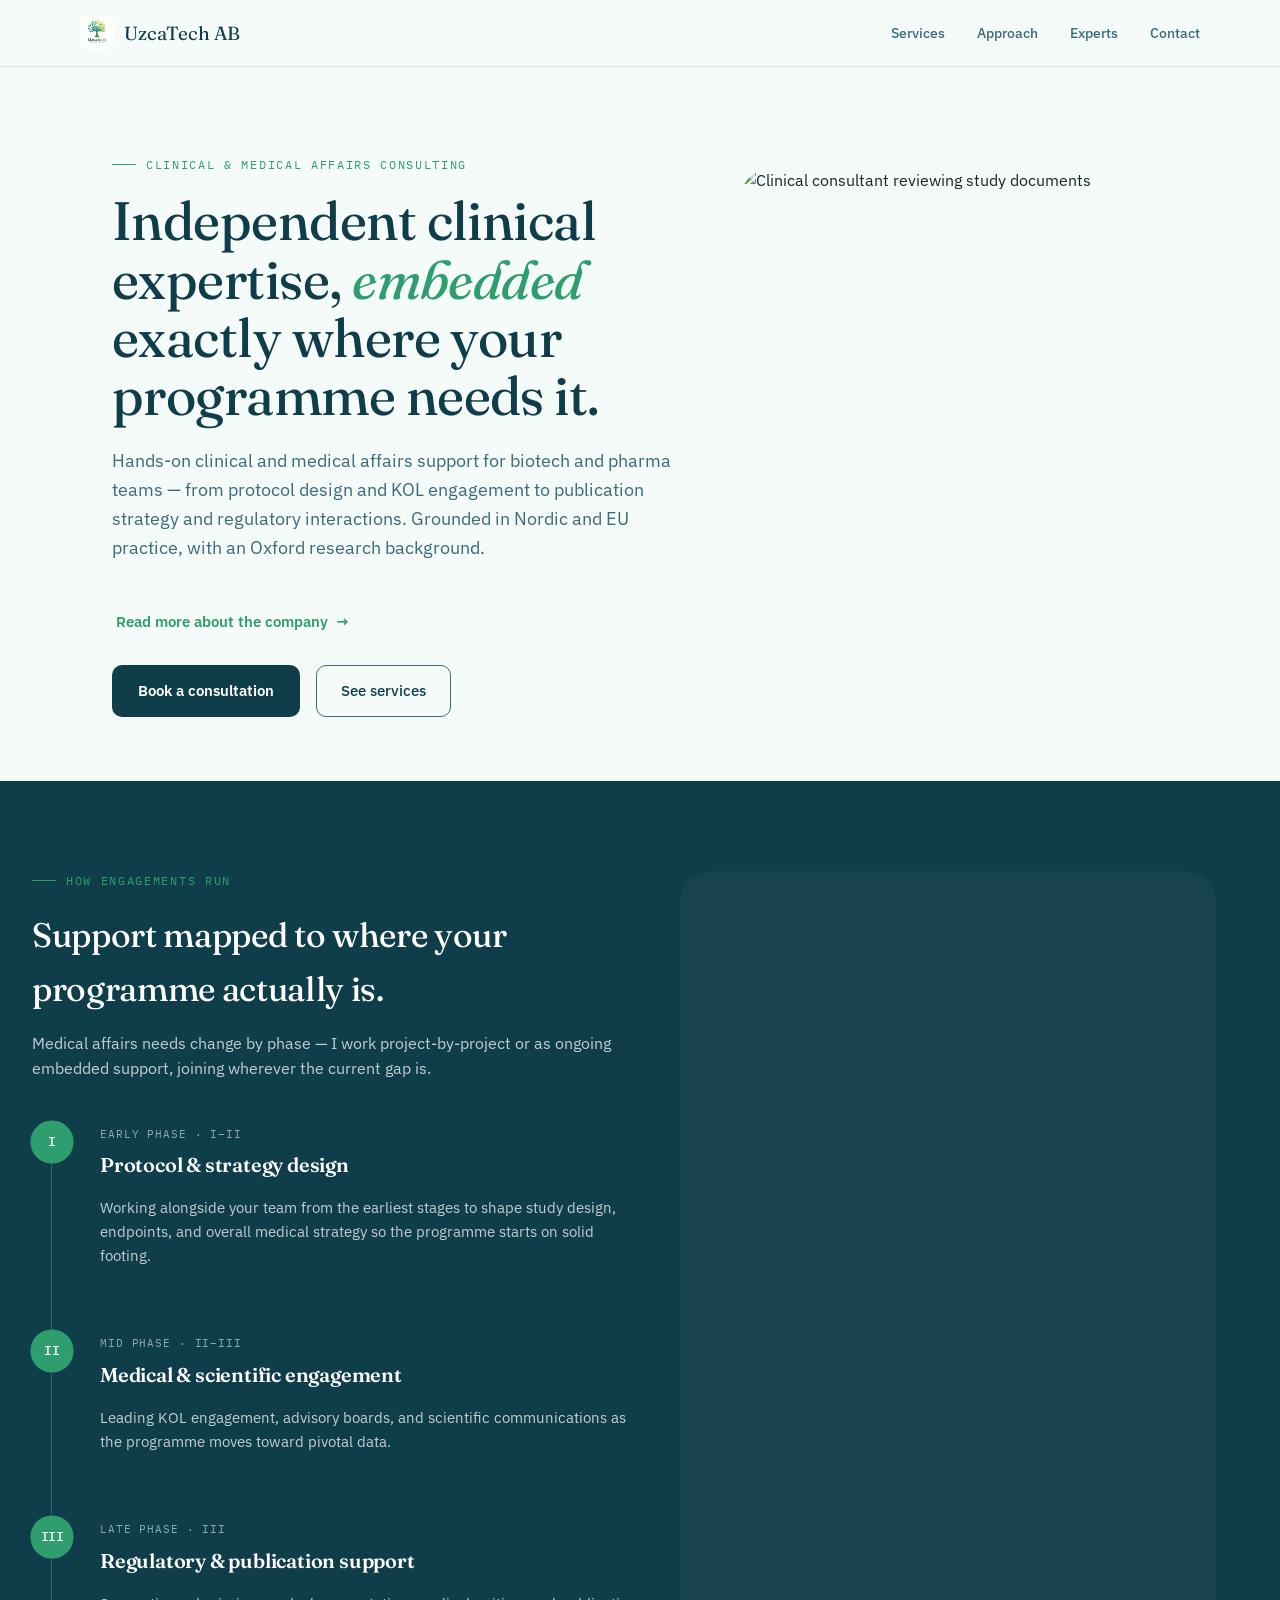
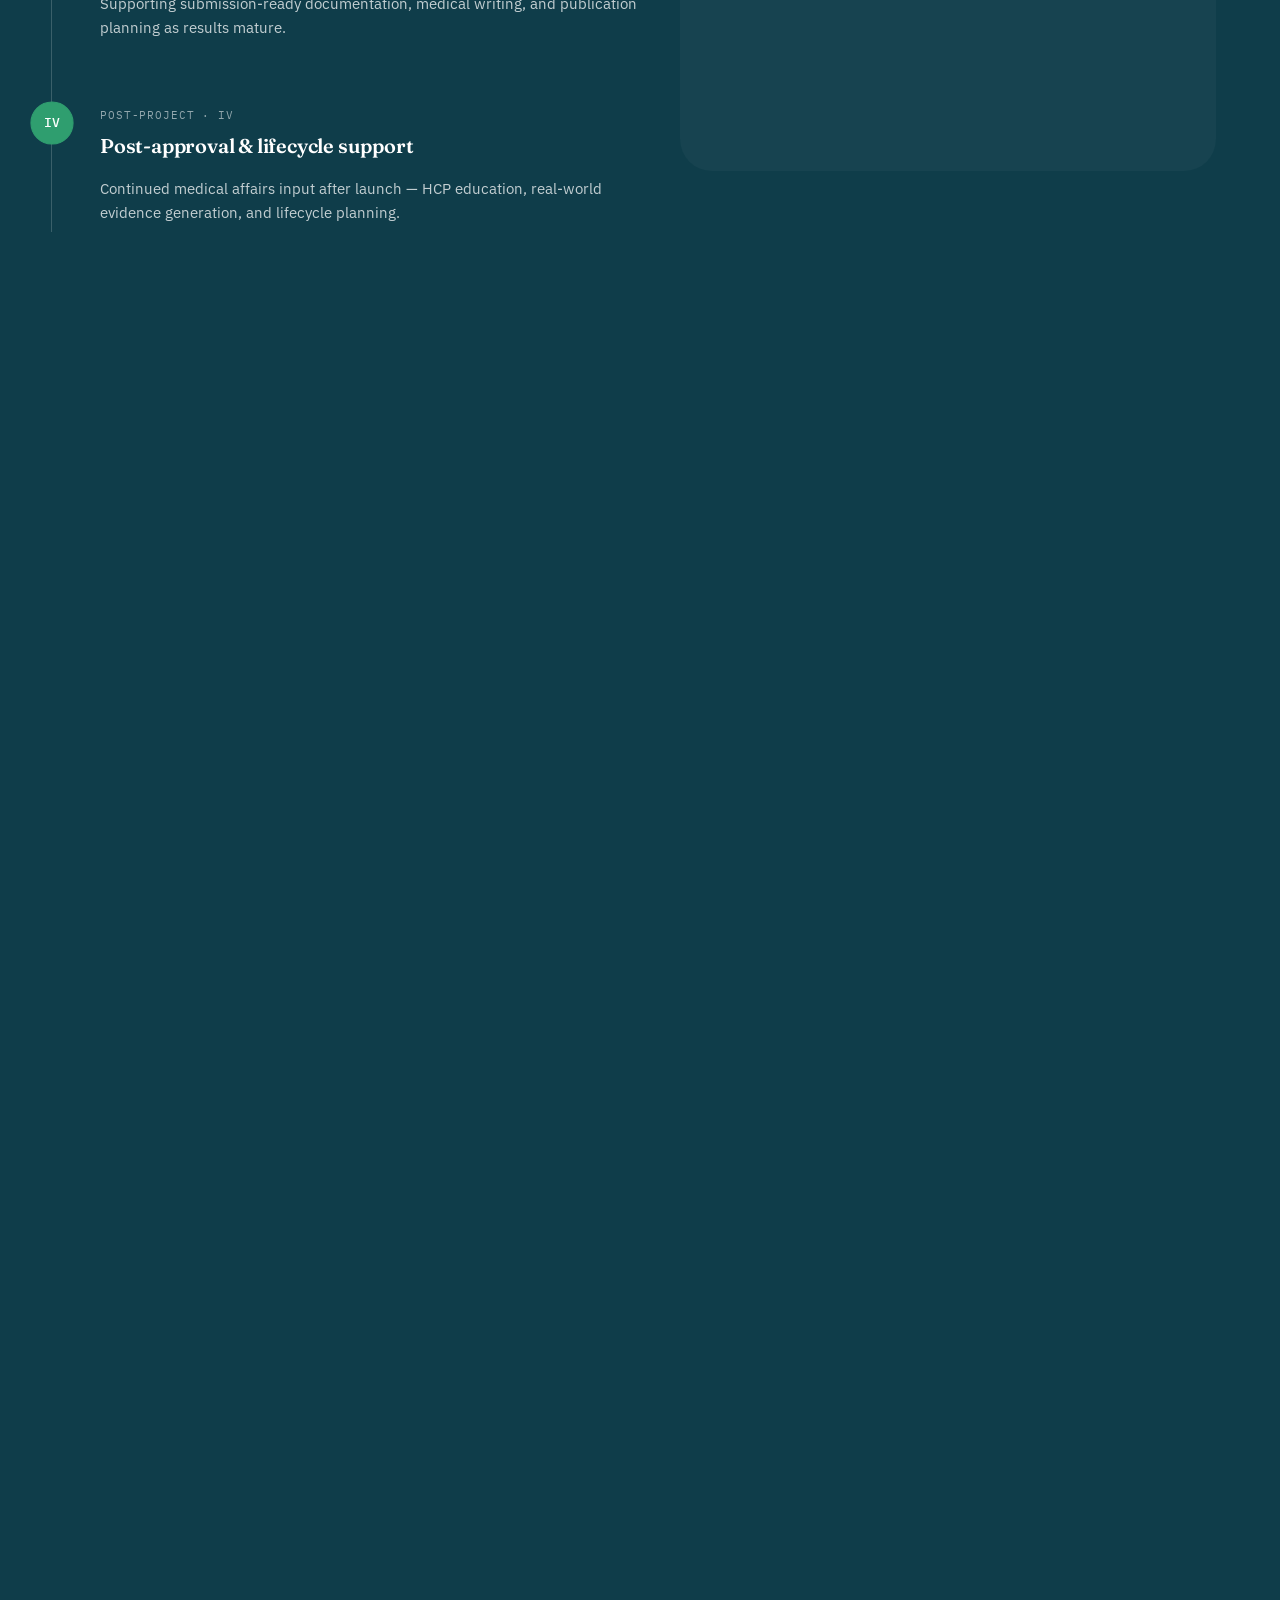
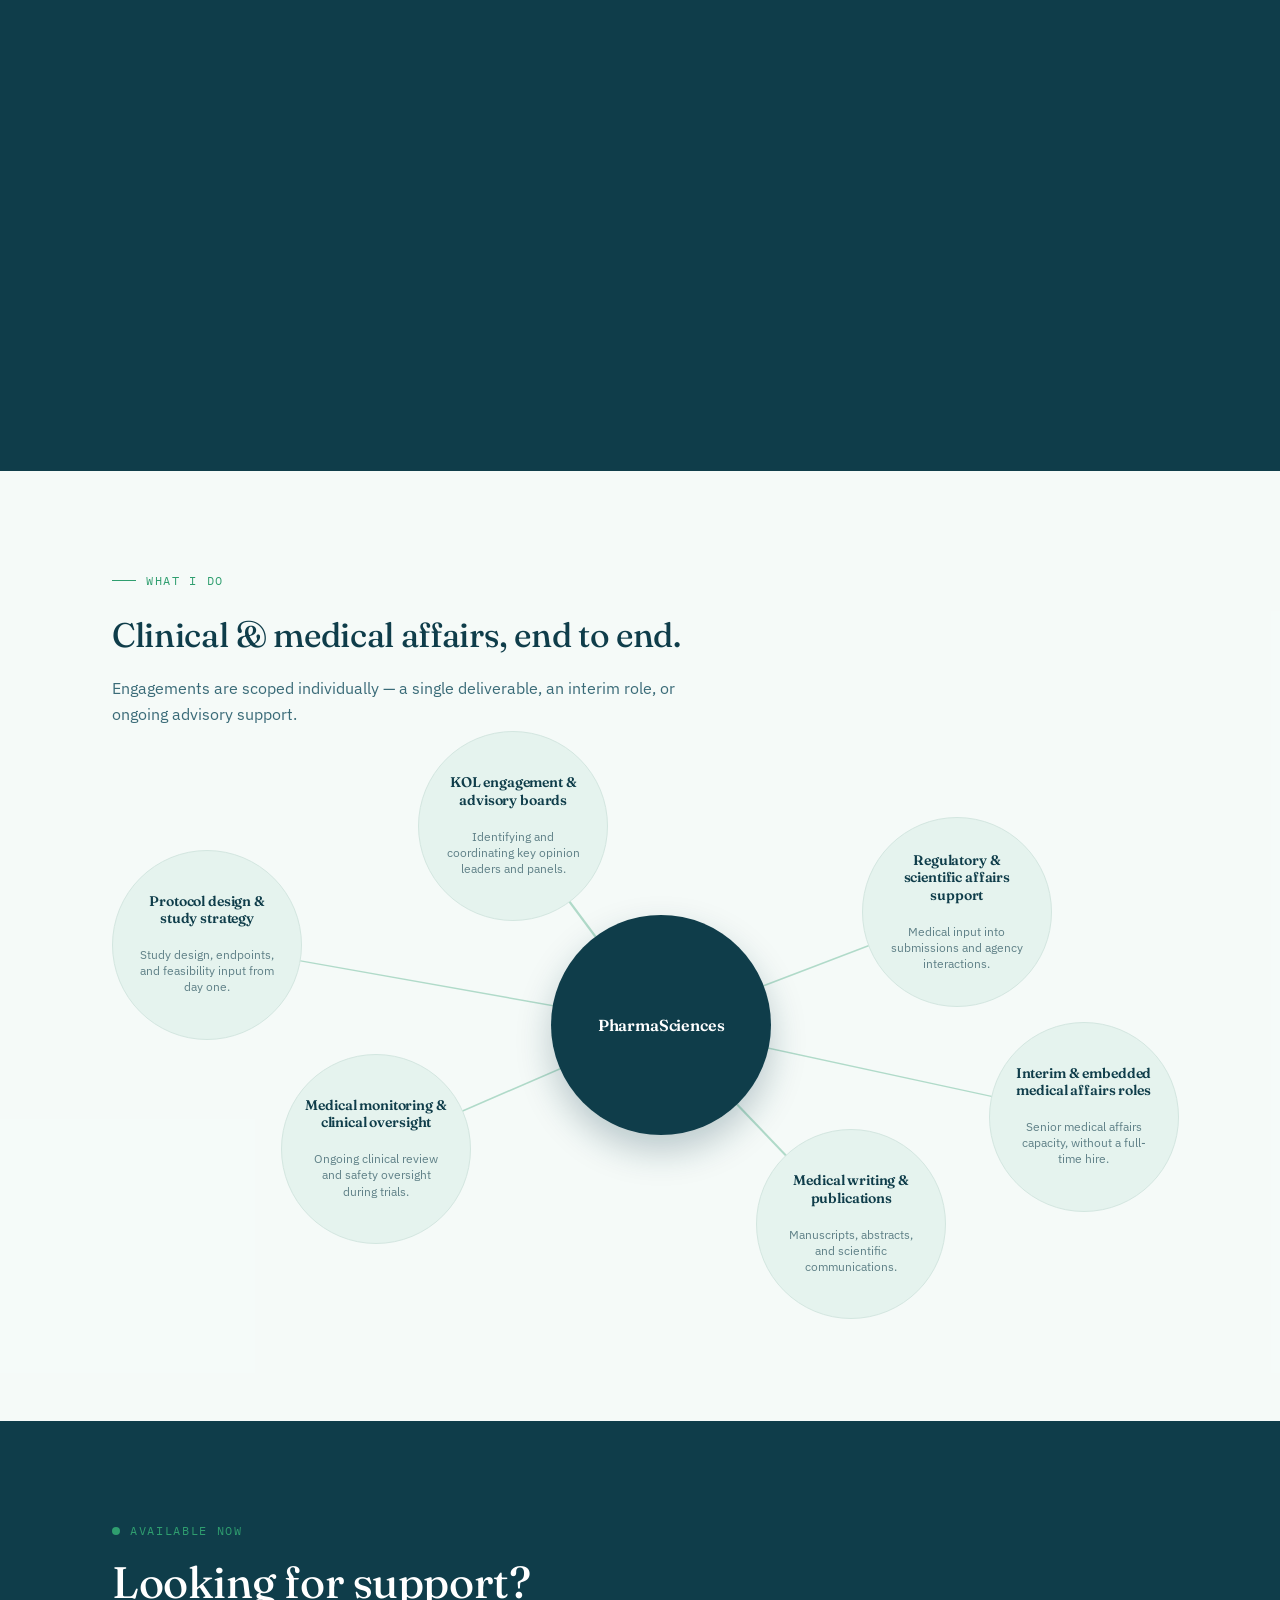
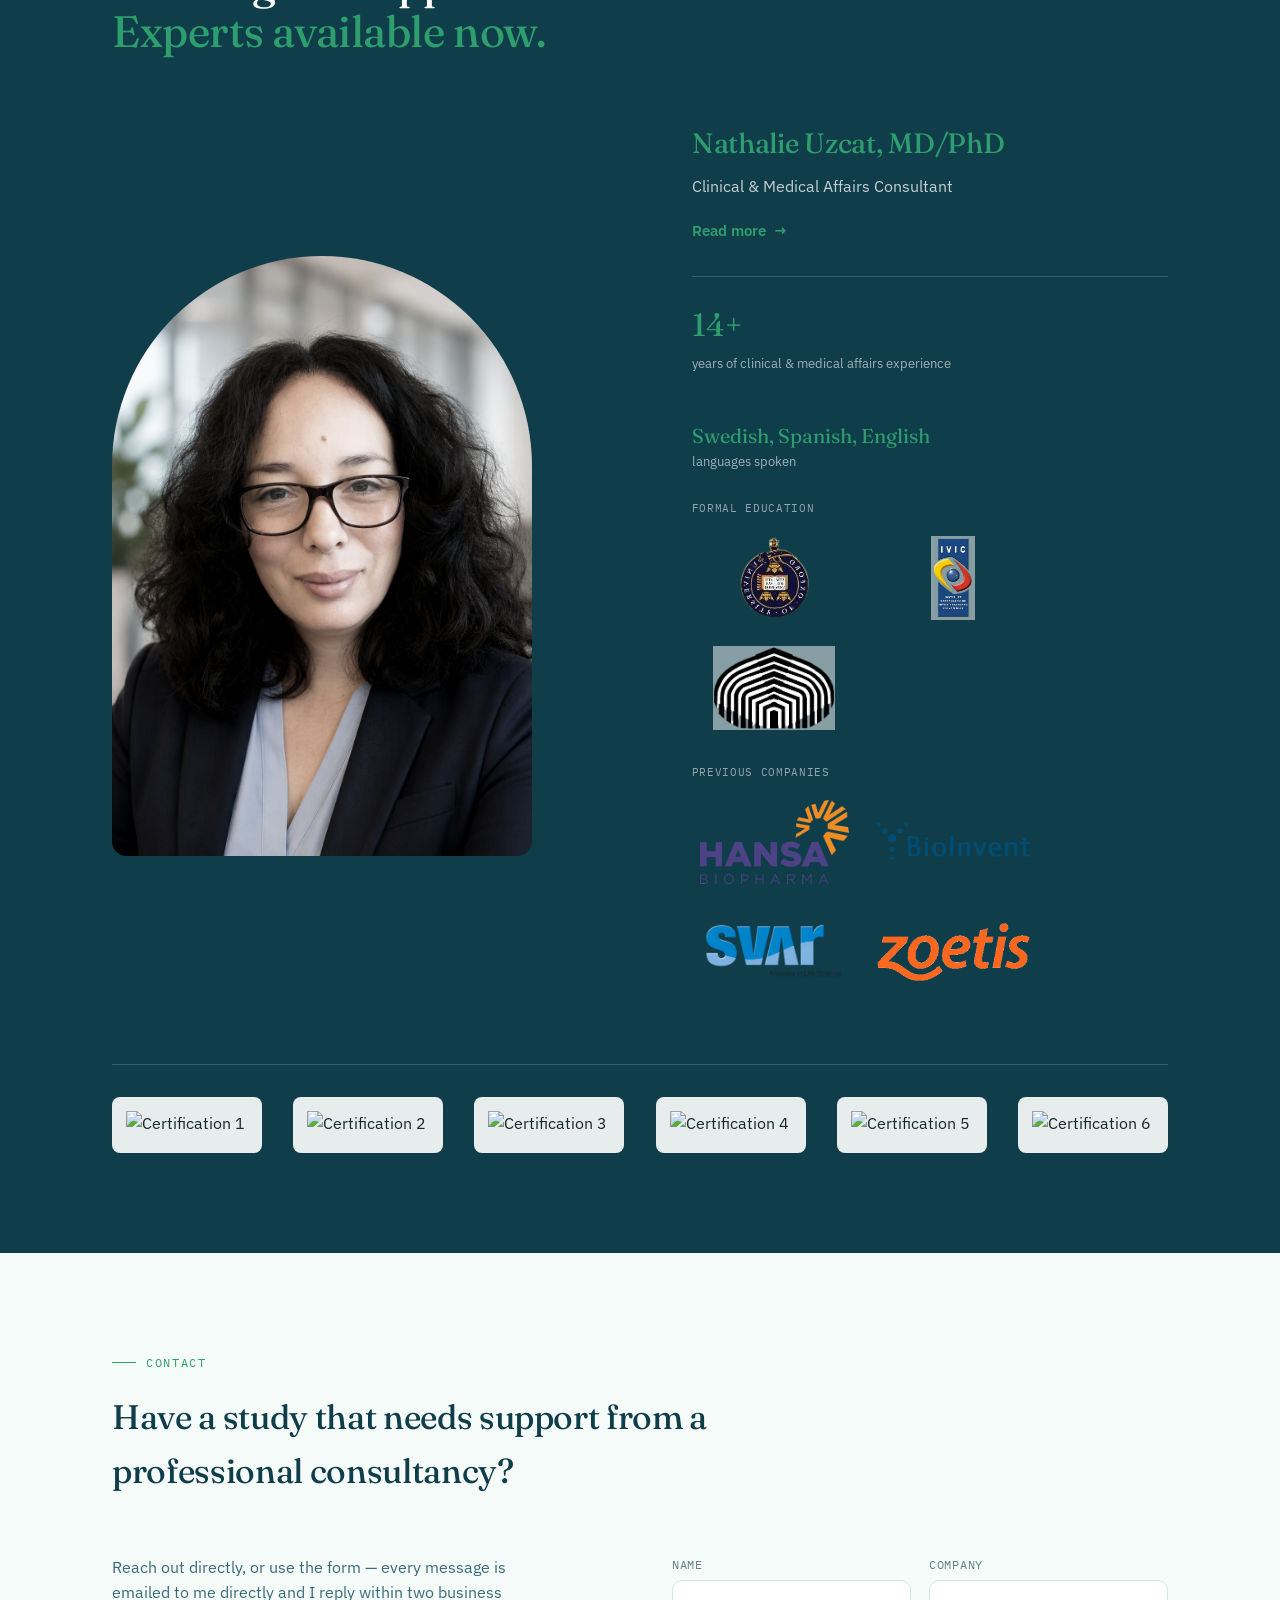
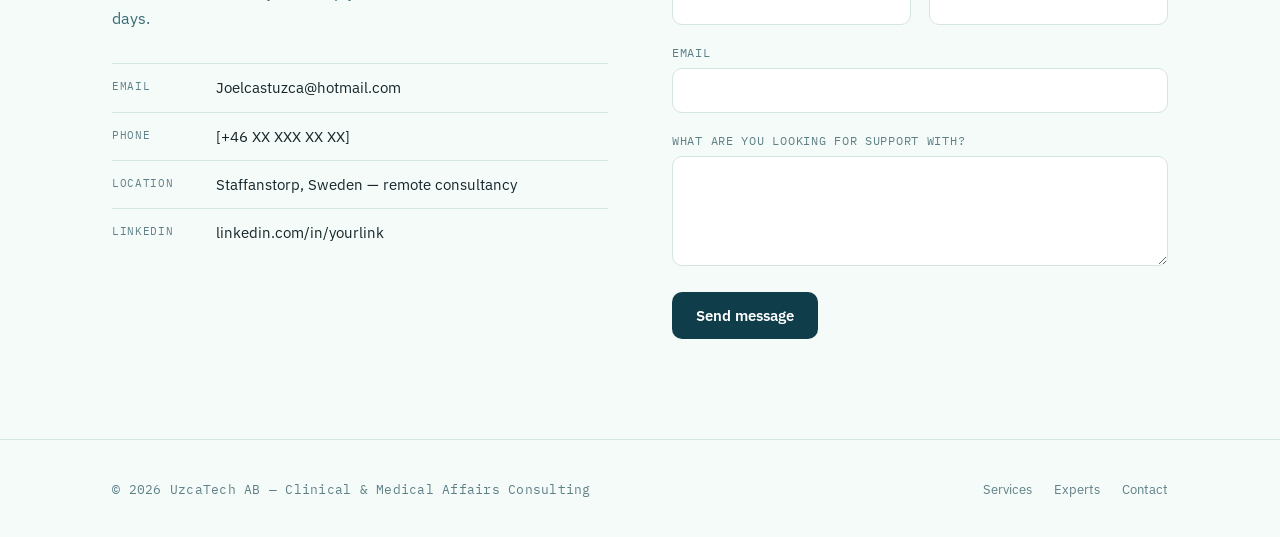
==== index.html @ 3126f2b4 "testing animation" ====
<!DOCTYPE html>
<html lang="en">
<head>
<meta charset="UTF-8">
<meta name="viewport" content="width=device-width, initial-scale=1.0">
<title>UzcaTech AB</title>
<link rel="preconnect" href="https://fonts.googleapis.com">
<link rel="preconnect" href="https://fonts.gstatic.com" crossorigin>
<link href="https://fonts.googleapis.com/css2?family=Fraunces:opsz,wght@9..144,300;9..144,450;9..144,600&family=IBM+Plex+Sans:wght@400;500;600&family=IBM+Plex+Mono:wght@400;500&display=swap" rel="stylesheet">
<style>
  :root{
    --navy:#0F3D4A;
    --navy-soft:#3A6B78;
    --slate:#5F8087;
    --bg:#F5FBF9;
    --bg-panel:#E5F3EE;
    --teal:#2F9E6F;
    --teal-dark:#1B6E4C;
    --teal-soft:#DCF0E6;
    --amber:#0F3D4A;
    --ink:#16262A;
    --line:#D3E6E0;
    --white:#FFFFFF;
    --radius-sm:10px;
    --radius-md:18px;
    --radius-lg:32px;
    --radius:var(--radius-sm);
  }
  *{box-sizing:border-box;}
  html{scroll-behavior:smooth;}
  body{
    margin:0;
    background:var(--bg);
    color:var(--ink);
    font-family:'IBM Plex Sans', sans-serif;
    font-size:16px;
    line-height:1.6;
    -webkit-font-smoothing:antialiased;
    overflow-x:hidden;
  }
  h1,h2,h3{
    font-family:'Fraunces', serif;
    font-weight:450;
    color:var(--navy);
    margin:0;
    letter-spacing:-0.01em;
  }
  .mono{font-family:'IBM Plex Mono', monospace; letter-spacing:0.02em;}
  a{color:inherit;}
  img{max-width:100%;display:block;}
  .wrap{max-width:1120px; margin:0 auto; padding:0 32px;}
  @media (max-width:640px){ .wrap{padding:0 20px;} }

  /* ---------- Placeholder art slots ---------- */
  .placeholder-box{
    display:flex; align-items:center; justify-content:center; text-align:center;
    border:1px dashed var(--slate); background:rgba(92,112,134,0.06);
    color:var(--slate); font-family:'IBM Plex Mono',monospace; font-size:11px;
    letter-spacing:0.04em; line-height:1.5; padding:8px; border-radius:var(--radius-sm);
  }

  /* ---------- Scroll-reveal ---------- */
  .reveal{
    opacity:0; transform:translateY(28px);
    transition:opacity .8s cubic-bezier(.16,.8,.24,1), transform .8s cubic-bezier(.16,.8,.24,1);
  }
  .reveal.in-view{opacity:1; transform:translateY(0);}
  .reveal-stagger.in-view .stagger-item{opacity:1; transform:translateY(0);}
  .stagger-item{
    opacity:0; transform:translateY(20px);
    transition:opacity .7s cubic-bezier(.16,.8,.24,1), transform .7s cubic-bezier(.16,.8,.24,1);
  }
  .stagger-item:nth-child(1){transition-delay:.02s;}
  .stagger-item:nth-child(2){transition-delay:.10s;}
  .stagger-item:nth-child(3){transition-delay:.18s;}
  .stagger-item:nth-child(4){transition-delay:.26s;}
  .stagger-item:nth-child(5){transition-delay:.34s;}
  .stagger-item:nth-child(6){transition-delay:.42s;}

  /* ---------- Header ---------- */
  header{
    position:sticky; top:0; z-index:50;
    background:rgba(245,251,249,0.92);
    backdrop-filter:blur(6px);
    border-bottom:1px solid var(--line);
  }
  .nav{
    display:flex; align-items:center; justify-content:space-between;
    padding:16px 0;
  }
  .brand{
    font-family:'Fraunces', serif; font-size:19px; color:var(--navy);
    display:flex; align-items:center; gap:10px;
  }
  .brand .logo-slot{
    width:34px; height:34px; flex-shrink:0;
    object-fit:cover; border-radius:8px;
  }
  nav ul{list-style:none; display:flex; gap:32px; margin:0; padding:0;}
  nav ul a{
    text-decoration:none; font-size:14px; color:var(--navy-soft);
    font-weight:500; transition:color .15s ease;
  }
  nav ul a:hover{color:var(--teal);}
  .nav-cta{
    font-size:14px; font-weight:600; color:var(--white);
    background:var(--navy); padding:10px 18px; border-radius:var(--radius-sm);
    text-decoration:none; white-space:nowrap; transition:background .15s ease, transform .15s ease;
  }
  .nav-cta:hover{background:var(--teal); transform:translateY(-1px);}
  .menu-toggle{display:none;}
  @media (max-width:800px){
    nav ul{display:none;}
    .menu-toggle{display:block; background:none; border:1px solid var(--line); padding:8px 12px; font-family:'IBM Plex Mono';font-size:12px;}
  }

  /* ---------- Hero ---------- */
  .hero{padding:88px 0 64px; position:relative; overflow:hidden;}
  .hero-bg{
    position:absolute; inset:0; z-index:0;
    background-image:url('');
    background-size:cover; background-position:center;
  }
  .hero-bg::after{
    content:""; position:absolute; inset:0;
    background:linear-gradient(180deg, rgba(245,251,249,0.93), rgba(245,251,249,0.88));
  }
  .hero .wrap{position:relative; z-index:1;}
  .hero-columns{display:grid; grid-template-columns:1.15fr 0.85fr; gap:48px; align-items:center;}
  @media (max-width:900px){
    .hero-columns{grid-template-columns:1fr;}
    .hero-image{order:-1; margin-bottom:8px;}
  }
  @media (max-width:640px){
    .hero-image{display:none;}
  }
  .hero-image{width:100%; aspect-ratio:4/5; border-radius:var(--radius-lg); object-fit:cover;}
  .eyebrow{
    font-family:'IBM Plex Mono', monospace; font-size:12px; letter-spacing:0.14em;
    text-transform:uppercase; color:var(--teal); margin-bottom:18px; display:flex; align-items:center; gap:10px;
  }
  .eyebrow::before{content:""; width:24px; height:1px; background:var(--teal); display:inline-block;}
  .hero h1{font-size:clamp(34px, 5vw, 54px); line-height:1.08; max-width:760px;}
  .hero h1 em{font-style:italic; color:var(--teal);}
  .hero p.lede{
    max-width:560px; font-size:18px; color:var(--navy-soft); margin-top:22px;
  }
  .hero-cta-group{display:flex; flex-direction:column; align-items:flex-start; gap:18px; margin-top:34px;}
  .hero-actions{display:flex; gap:16px; flex-wrap:wrap;}
  .btn-primary{
    background:var(--amber); color:var(--white); font-weight:600; font-size:15px;
    padding:14px 26px; text-decoration:none; border-radius:var(--radius-sm); transition:transform .15s ease, box-shadow .15s ease;
    display:inline-block;
  }
  .btn-primary:hover{transform:translateY(-2px); box-shadow:0 8px 20px rgba(15,61,74,0.35);}
  .btn-secondary{
    border:1px solid var(--navy-soft); color:var(--navy); font-weight:500; font-size:15px;
    padding:13px 24px; text-decoration:none; border-radius:var(--radius-sm); transition:border-color .15s ease, color .15s ease;
  }
  .btn-secondary:hover{border-color:var(--teal); color:var(--teal);}
  .btn-tertiary{
    display:inline-flex; align-items:center; gap:8px; color:var(--teal); font-weight:600; font-size:15px;
    text-decoration:none; padding:13px 4px; transition:gap .15s ease;
  }
  .btn-tertiary:hover{gap:12px;}

  .hero-anim{opacity:0; transform:translateY(18px); animation:heroIn .9s cubic-bezier(.16,.8,.24,1) forwards;}
  .hero .eyebrow{animation-delay:.05s;}
  .hero h1{animation-delay:.15s;}
  .hero p.lede{animation-delay:.3s;}
  .hero-cta-group{animation-delay:.42s;}
  .hero-image{animation-delay:.2s;}
  @keyframes heroIn{ to{ opacity:1; transform:translateY(0); } }

  /* ---------- Evidence trail ---------- */
  .trail{padding:90px 0 100px; background:var(--navy); position:relative; overflow:hidden;}
  .trail-head{max-width:600px; margin-bottom:40px;}
  .trail-head .eyebrow{color:var(--teal);}
  .trail-head .eyebrow::before{background:var(--teal);}
  .trail-head h2{font-size:34px; color:var(--white);}
  .trail-head p{color:rgba(255,255,255,0.75); margin-top:14px; font-size:16px;}

  .trail-layout{
    display:grid; grid-template-columns:680px 1fr; gap:0; align-items:stretch;
  }
  @media (max-width:1000px){ .trail-layout{grid-template-columns:1fr;} }
  .trail-content{min-width:0; padding-left:32px; padding-right:40px;}
  @media (max-width:1000px){ .trail-content{padding-left:20px; padding-right:20px;} }

  /* ---- Scroll-scrubbed frame animation (replaces the old static .trail-image) ---- */
  .trail-frames-wrap{
    height: 300vh; /* taller = slower/longer scroll animation, adjust to taste */
    position: relative;
    margin-right: 64px;
  }
  .trail-frames-sticky{
    position: sticky;
    top: 0;
    height: 100vh;
    min-height: 480px;
    display: flex;
    align-items: center;
    overflow: hidden;
    border-radius: var(--radius-lg);
    background: rgba(255,255,255,0.03);
  }
  #trail-frames-canvas{
    width: 100%;
    height: 100%;
    object-fit: cover;
    display: block;
  }
  @media (max-width:1000px){
    .trail-frames-wrap{ height: 200vh; margin-right:0; margin-top:8px; }
    .trail-frames-sticky{ height: auto; aspect-ratio: 4/3; min-height:0; }
  }
  @media (max-width:640px){
    .trail-frames-wrap{ display:none; }
  }

  .spine{position:relative; padding-left:0;}
  .spine::before{
    content:""; position:absolute; left:19px; top:8px; bottom:8px; width:1px;
    background:rgba(255,255,255,0.18);
  }
  .spine-fill{
    content:""; position:absolute; left:19px; top:8px; width:1px; height:0%;
    background:linear-gradient(var(--teal), rgba(255,255,255,0.85));
    transition:height .1s linear;
  }
  .phase{
    display:grid; grid-template-columns:40px 1fr; gap:0 28px; padding-bottom:48px; position:relative;
  }
  .phase:last-child{padding-bottom:0;}
  .phase-marker{
    width:40px; height:40px; border-radius:50%; background:rgba(255,255,255,0.06);
    border:1px solid var(--teal); display:flex; align-items:center; justify-content:center;
    font-family:'IBM Plex Mono', monospace; font-size:12px; color:var(--teal); font-weight:500;
    z-index:1; transition:background .3s ease, color .3s ease, transform .3s ease;
  }
  .phase.lit .phase-marker{background:var(--teal); color:var(--white); transform:scale(1.08);}
  .phase-body{padding-top:4px;}
  .phase-body .tag{
    font-family:'IBM Plex Mono', monospace; font-size:11px; text-transform:uppercase;
    letter-spacing:0.08em; color:rgba(255,255,255,0.55); margin-bottom:6px;
  }
  .phase-body h3{font-size:20px; font-weight:600; margin-bottom:8px; color:var(--white);}
  .phase-body p{color:rgba(255,255,255,0.75); font-size:15px; max-width:600px;}

  /* ---------- Services ---------- */
  .services{padding:100px 0; position:relative; overflow:hidden;}
  .services-bg{
    position:absolute; inset:0; z-index:0;
    background-image:url('');
    background-size:cover; background-position:center;
  }
  .services-bg::after{
    content:""; position:absolute; inset:0;
    background:rgba(245,251,249,0.88);
  }
  .services .wrap{position:relative; z-index:1;}
  .section-head{max-width:600px; margin-bottom:56px;}
  .section-head h2{font-size:34px;}
  .section-head p{color:var(--navy-soft); margin-top:14px;}
  .service-scatter{
    position:relative; width:100%;
    min-height:clamp(440px, 42vw, 620px);
    margin-top:8px;
  }
  .service-lines{
    position:absolute; inset:0; width:100%; height:100%;
    overflow:visible;
  }
  .service-lines line{
    stroke:var(--teal); stroke-opacity:0.35; stroke-width:0.25;
  }
  .service-spine, .service-spine-fill{display:none;}
  .service{
    position:absolute; transform:translate(-50%, -50%); z-index:1;
    background:var(--bg-panel); width:clamp(150px, 15vw, 190px); aspect-ratio:1;
    border-radius:50%; border:1px solid var(--line); padding:22px;
    display:flex; flex-direction:column; align-items:center; justify-content:center; text-align:center;
    transition:background .25s ease, box-shadow .25s ease, transform .25s ease;
  }
  .service:hover{transform:translate(-50%, -50%);}
  .service.hub{
    z-index:2; background:var(--navy); border:none;
    width:clamp(170px, 18vw, 220px);
    box-shadow:0 16px 34px rgba(15,61,74,0.25);
  }
  .service.hub h3{color:var(--white); font-size:16px; margin:0;}
  .service.hub:hover{transform:translate(-50%, -50%); background:var(--navy);}
  .service h3{font-size:14px; font-weight:600; margin-top:10px; margin-bottom:8px; line-height:1.25;}
  .service p{font-size:11.5px; color:var(--slate); line-height:1.4;}
  @media (max-width:1024px){
      .service-scatter{
        position:relative;
        min-height:auto;
        display:flex;
        flex-direction:column;
        align-items:center;
        gap:28px;
      }

      .service-lines{display:none;}
      .service.hub{display:none;}

      .service{
        position:relative;
        left:auto !important;
        top:auto !important;
        transform:none !important;
        margin:0;
        z-index:1;
        width:min(78vw,260px);
      }

      .service-spine,
      .service-spine-fill{
        display:block;
        position:absolute;
        left:50%;
        width:1px;
        top:calc(min(78vw,260px)/2);
        transform:translateX(-50%);
        z-index:0;
      }

      .service-spine{
        bottom:calc(min(78vw,260px)/2);
        background:var(--line);
      }

      .service-spine-fill{
        height:0%;
        background:linear-gradient(var(--teal), var(--teal-dark));
        transition:height .1s linear;
      }

      .service.lit{
        background:var(--teal-dark);
        border-color:var(--teal-dark);
      }

      .service.lit h3{color:var(--white);}
      .service.lit p{color:rgba(255,255,255,0.85);}
  }

  /* ---------- Experts ---------- */
  .experts{padding:100px 0; background:var(--navy);}
  .experts .eyebrow{color:var(--teal);}
  .experts .eyebrow::before{content:""; width:8px; height:8px; border-radius:50%; background:var(--teal);}
  .experts h2{font-size:clamp(30px, 4vw, 44px); line-height:1.12; max-width:680px; color:var(--white);}
  .experts h2 .accent{color:var(--teal); display:block;}

  .expert-showcase{
    display:grid; grid-template-columns:1.1fr 1fr; gap:56px; align-items:center; margin-top:56px;
  }
  @media (max-width:800px){ .expert-showcase{grid-template-columns:1fr; gap:32px;} }

  .expert-photo{
    width:100%; aspect-ratio:7/10; max-width:420px;
    border-radius:260px 260px var(--radius-md) var(--radius-md);
    object-fit:cover;
    filter:grayscale(55%) contrast(1.02);
  }
  .expert-info{padding-top:8px;}
  .expert-name{font-size:28px; color:var(--teal);}
  .expert-role{font-size:16px; color:rgba(255,255,255,0.75); margin-top:8px;}
  .read-more{
    display:inline-flex; align-items:center; gap:8px; margin-top:20px;
    color:var(--teal); font-weight:600; font-size:15px; text-decoration:none; transition:gap .15s ease;
  }
  .read-more:hover{gap:12px;}

  .expert-stats-row{
    display:flex; gap:48px; flex-wrap:wrap;
    margin-top:32px; padding-top:22px; border-top:1px solid rgba(255,255,255,0.18);
  }
  .expert-stat{}
  .expert-stat .num{font-family:'Fraunces',serif; font-size:32px; color:var(--teal); font-variant-numeric:tabular-nums;}
  .expert-stat .languages-list{font-family:'Fraunces',serif; font-size:20px; color:var(--teal); line-height:1.25;}
  .expert-stat .lbl{font-size:13px; color:rgba(255,255,255,0.6); margin-top:4px;}

  .expert-details{margin-top:8px;}
  .expert-logos-block{margin-top:28px;}
  .logos-label{
    font-family:'IBM Plex Mono',monospace; font-size:11px; text-transform:uppercase;
    letter-spacing:0.06em; color:rgba(255,255,255,0.55); margin-bottom:12px;
  }
  .logo-row{display:flex; gap:14px; flex-wrap:wrap;}
  .inst-logo{
    width:165px; height:96px; flex-shrink:0;
    object-fit:contain;
    padding:6px;
  }
  @media (max-width:640px){
    .logo-row{display:grid; grid-template-columns:repeat(3, 1fr); gap:10px;}
    .inst-logo{width:100%; height:96px;}
  }

  .cert-bar{
    margin-top:64px; padding-top:32px; border-top:1px solid rgba(255,255,255,0.18);
    display:flex; justify-content:space-between; align-items:center; gap:20px; flex-wrap:wrap;
  }
  .cert-item{
    width:150px; height:56px; flex-shrink:0;
    object-fit:contain;
    background:rgba(255,255,255,0.9);
    border-radius:8px;
    padding:14px;
  }
  @media (max-width:640px){
    .cert-bar{display:grid; grid-template-columns:repeat(3, 1fr); gap:10px;}
    .cert-item{width:100%; height:64px;}
  }

  /* ---------- CTA band ---------- */
  .contact-lead{max-width:720px; margin-bottom:56px;}
  .contact-lead h2{font-size:34px;}
  .contact-lead p{color:var(--navy-soft); margin-top:14px; font-size:16px;}

  /* ---------- Contact ---------- */
  .contact{padding:100px 0;}
  .contact-grid{display:grid; grid-template-columns:1fr 1fr; gap:64px;}
  @media (max-width:800px){ .contact-grid{grid-template-columns:1fr; gap:40px;} }
  .contact-info p{color:var(--navy-soft); margin-top:0; max-width:420px;}
  .contact-detail{margin-top:32px;}
  .contact-detail div{display:flex; gap:14px; padding:12px 0; border-top:1px solid var(--line); font-size:14.5px;}
  .contact-detail div span:first-child{width:90px; font-family:'IBM Plex Mono',monospace; font-size:11px; text-transform:uppercase; color:var(--slate); letter-spacing:0.06em; flex-shrink:0; padding-top:2px;}

  form{display:flex; flex-direction:column; gap:18px;}
  label{font-size:12px; font-family:'IBM Plex Mono',monospace; text-transform:uppercase; letter-spacing:0.06em; color:var(--slate); margin-bottom:6px; display:block;}
  input, textarea{
    width:100%; border:1px solid var(--line); background:var(--white); padding:12px 14px;
    font-family:'IBM Plex Sans', sans-serif; font-size:15px; border-radius:var(--radius-sm); color:var(--ink);
    transition:border-color .15s ease;
  }
  input:focus, textarea:focus{outline:2px solid var(--teal); outline-offset:1px; border-color:var(--teal);}
  textarea{resize:vertical; min-height:110px;}
  .form-row{display:grid; grid-template-columns:1fr 1fr; gap:18px;}
  @media (max-width:520px){ .form-row{grid-template-columns:1fr;} }
  button.submit{
    background:var(--navy); color:var(--white); border:none; padding:14px 24px;
    font-weight:600; font-size:15px; border-radius:var(--radius-sm); cursor:pointer; width:fit-content;
    font-family:'IBM Plex Sans',sans-serif; transition:background .15s ease, transform .15s ease;
  }
  button.submit:hover{background:var(--teal); transform:translateY(-1px);}
  .form-status{font-size:14px; margin-top:-4px; display:none;}
  .form-status.success{color:var(--teal); display:block;}
  .form-status.error{color:#B3452C; display:block;}

  footer{border-top:1px solid var(--line); padding:36px 0; }
  .footer-row{display:flex; justify-content:space-between; align-items:center; flex-wrap:wrap; gap:14px;}
  .footer-row .mono{font-size:12.5px; color:var(--slate);}
  .footer-links{display:flex; gap:22px; list-style:none; padding:0; margin:0;}
  .footer-links a{font-size:13px; color:var(--slate); text-decoration:none;}
  .footer-links a:hover{color:var(--teal);}

  @media (prefers-reduced-motion: reduce){
    html{scroll-behavior:auto;}
    *{animation-duration:.001ms !important; animation-delay:0s !important; transition-duration:.001ms !important;}
    .reveal, .stagger-item, .hero-anim{opacity:1 !important; transform:none !important;}
  }
</style>
</head>
<body>

<header>
  <div class="wrap nav">
    <div class="brand">
      <img class="logo-slot" src="images/logo.png" alt="Nathalie Uzcategui">
      UzcaTech AB
    </div>
    <nav><ul>
      <li><a href="#services">Services</a></li>
      <li><a href="#approach">Approach</a></li>
      <li><a href="#experts">Experts</a></li>
      <li><a href="#contact">Contact</a></li>
    </ul></nav>
  </div>
</header>

<section class="hero">
  <div class="hero-bg"></div>
  <div class="wrap">
    <div class="hero-columns">
      <div class="hero-text">
        <div class="eyebrow hero-anim">Clinical &amp; Medical Affairs Consulting</div>
        <h1 class="hero-anim">Independent clinical expertise, <em>embedded</em> exactly where your programme needs it.</h1>
        <p class="lede hero-anim">Hands-on clinical and medical affairs support for biotech and pharma teams — from protocol design and KOL engagement to publication strategy and regulatory interactions. Grounded in Nordic and EU practice, with an Oxford research background.</p>
        <div class="hero-cta-group hero-anim">
          <a class="btn-tertiary" href="company.html">Read more about the company <span aria-hidden="true">→</span></a>
          <div class="hero-actions">
            <a class="btn-primary" href="#contact">Book a consultation</a>
            <a class="btn-secondary" href="#services">See services</a>
          </div>
        </div>
      </div>
      <img class="hero-image hero-anim" src="images/hero.jpg" alt="Clinical consultant reviewing study documents">
    </div>
  </div>
</section>

<section class="trail" id="approach">
  <div class="trail-layout">
    <div class="trail-content">
      <div class="trail-head reveal">
        <div class="eyebrow">How engagements run</div>
        <h2>Support mapped to where your programme actually is.</h2>
        <p>Medical affairs needs change by phase — I work project-by-project or as ongoing embedded support, joining wherever the current gap is.</p>
      </div>
      <div class="spine" id="spine">
        <div class="spine-fill" id="spine-fill"></div>
        <div class="phase reveal">
          <div class="phase-marker">I</div>
          <div class="phase-body">
            <div class="tag">Early phase · I–II</div>
            <h3>Protocol &amp; strategy design</h3>
            <p>Working alongside your team from the earliest stages to shape study design, endpoints, and overall medical strategy so the programme starts on solid footing.</p>
          </div>
        </div>
        <div class="phase reveal">
          <div class="phase-marker">II</div>
          <div class="phase-body">
            <div class="tag">Mid phase · II–III</div>
            <h3>Medical &amp; scientific engagement</h3>
            <p>Leading KOL engagement, advisory boards, and scientific communications as the programme moves toward pivotal data.</p>
          </div>
        </div>
        <div class="phase reveal">
          <div class="phase-marker">III</div>
          <div class="phase-body">
            <div class="tag">Late phase · III</div>
            <h3>Regulatory &amp; publication support</h3>
            <p>Supporting submission-ready documentation, medical writing, and publication planning as results mature.</p>
          </div>
        </div>
        <div class="phase reveal">
          <div class="phase-marker">IV</div>
          <div class="phase-body">
            <div class="tag">Post-project · IV</div>
            <h3>Post-approval &amp; lifecycle support</h3>
            <p>Continued medical affairs input after launch — HCP education, real-world evidence generation, and lifecycle planning.</p>
          </div>
        </div>
      </div>
    </div>

    <!-- Scroll-scrubbed frame animation replaces the old static trail image -->
    <div class="trail-frames-wrap reveal" id="trail-frames-wrap">
      <div class="trail-frames-sticky">
        <canvas id="trail-frames-canvas"></canvas>
      </div>
    </div>
  </div>
</section>

<section class="services" id="services">
  <div class="services-bg"></div>
  <div class="wrap">
    <div class="section-head reveal">
      <div class="eyebrow">What I do</div>
      <h2>Clinical &amp; medical affairs, end to end.</h2>
      <p>Engagements are scoped individually — a single deliverable, an interim role, or ongoing advisory support.</p>
    </div>
    <div class="service-scatter reveal" id="service-scatter">
      <svg class="service-lines" viewBox="0 0 100 100" preserveAspectRatio="none">
        <line x1="52" y1="45" x2="9" y2="30" />
        <line x1="52" y1="45" x2="25" y2="68" />
        <line x1="52" y1="45" x2="38" y2="8" />
        <line x1="52" y1="45" x2="70" y2="82" />
        <line x1="52" y1="45" x2="80" y2="24" />
        <line x1="52" y1="45" x2="92" y2="62" />
      </svg>
      <div class="service-spine" id="service-spine"></div>
      <div class="service-spine-fill" id="service-spine-fill"></div>
      <div class="service hub" style="left:52%; top:45%;"><h3>PharmaSciences</h3></div>
      <div class="service" style="left:9%; top:30%;"><h3>Protocol design &amp; study strategy</h3><p>Study design, endpoints, and feasibility input from day one.</p></div>
      <div class="service" style="left:25%; top:68%;"><h3>Medical monitoring &amp; clinical oversight</h3><p>Ongoing clinical review and safety oversight during trials.</p></div>
      <div class="service" style="left:38%; top:8%;"><h3>KOL engagement &amp; advisory boards</h3><p>Identifying and coordinating key opinion leaders and panels.</p></div>
      <div class="service" style="left:70%; top:82%;"><h3>Medical writing &amp; publications</h3><p>Manuscripts, abstracts, and scientific communications.</p></div>
      <div class="service" style="left:80%; top:24%;"><h3>Regulatory &amp; scientific affairs support</h3><p>Medical input into submissions and agency interactions.</p></div>
      <div class="service" style="left:92%; top:62%;"><h3>Interim &amp; embedded medical affairs roles</h3><p>Senior medical affairs capacity, without a full-time hire.</p></div>
    </div>
  </div>
</section>

<section class="experts" id="experts">
  <div class="wrap">
    <div class="eyebrow reveal">Available now</div>
    <h2 class="reveal">Looking for support?<span class="accent">Experts available now.</span></h2>

    <div class="expert-showcase reveal">
      <img class="expert-photo" src="images/pfp.png" alt="Nathalie Uzcategui">
      <div class="expert-info">
        <h3 class="expert-name">Nathalie Uzcat, MD/PhD</h3>
        <div class="expert-role">Clinical &amp; Medical Affairs Consultant</div>
        <a class="read-more" href="expert.html">Read more <span aria-hidden="true">→</span></a>

        <div class="expert-stats-row">
          <div class="expert-stat">
            <div class="num" data-count-to="15" data-suffix="+">0</div>
            <div class="lbl">years of clinical &amp; medical affairs experience</div>
          </div>
          <div class="expert-stat">
            <div class="languages-list">Swedish, Spanish, English</div>
            <div class="lbl">languages spoken</div>
          </div>
        </div>

        <div class="expert-details">
          <div class="expert-logos-block">
            <div class="logos-label">Formal education</div>
            <div class="logo-row">
              <img class="inst-logo" src="images/oxford_logo.png" alt="University of Oxford logo">
              <img class="inst-logo" src="images/ivic_logo.png" alt="IVIC logo">
              <img class="inst-logo" src="images/usb_logo.png" alt="usb logo">
            </div>
          </div>

          <div class="expert-logos-block">
            <div class="logos-label">Previous companies</div>
            <div class="logo-row">
              <img class="inst-logo" src="images/hansa_logo.png" alt="hansa logo">
              <img class="inst-logo" src="images/bioinvent_logo.png" alt="bioinvent logo">
              <img class="inst-logo" src="images/svar_logo.png" alt="svar logo">
              <img class="inst-logo" src="images/zoetis_logo.png" alt="zoetis logo">
            </div>
          </div>
        </div>
      </div>
    </div>

    <div class="cert-bar reveal">
      <img class="cert-item" src="images/cert-1.png" alt="Certification 1">
      <img class="cert-item" src="images/cert-2.png" alt="Certification 2">
      <img class="cert-item" src="images/cert-3.png" alt="Certification 3">
      <img class="cert-item" src="images/cert-4.png" alt="Certification 4">
      <img class="cert-item" src="images/cert-5.png" alt="Certification 5">
      <img class="cert-item" src="images/cert-6.png" alt="Certification 6">
    </div>
  </div>
</section>


<section class="contact" id="contact">
  <div class="wrap">
    <div class="contact-lead reveal">
      <div class="eyebrow">Contact</div>
      <h2>Have a study that needs support from a professional consultancy?</h2>
    </div>
    <div class="contact-grid">
    <div class="contact-info reveal">
      <p>Reach out directly, or use the form — every message is emailed to me directly and I reply within two business days.</p>
      <div class="contact-detail">
        <div><span>Email</span><span>Joelcastuzca@hotmail.com</span></div>
        <div><span>Phone</span><span>[+46 XX XXX XX XX]</span></div>
        <div><span>Location</span><span>Staffanstorp, Sweden — remote consultancy</span></div>
        <div><span>LinkedIn</span><span>linkedin.com/in/yourlink</span></div>
      </div>
    </div>

    <form id="contact-form" class="reveal" action="https://formsubmit.co/Joelcastuzca@hotmail.com" method="POST">
      <input type="hidden" name="_subject" value="New enquiry — UzcaTech AB website">
      <input type="hidden" name="_template" value="table">
      <input type="hidden" name="_captcha" value="false">
      <input type="hidden" name="_url" value="https://UzcaTech.com/">
      <div class="form-row">
        <div><label for="name">Name</label><input id="name" name="name" type="text" required></div>
        <div><label for="company">Company</label><input id="company" name="company" type="text"></div>
      </div>
      <div><label for="email">Email</label><input id="email" name="email" type="email" required></div>
      <div><label for="message">What are you looking for support with?</label><textarea id="message" name="message" required></textarea></div>
      <button class="submit" type="submit">Send message</button>
      <p id="form-status" class="form-status"></p>
    </form>
    </div>
  </div>
</section>

<footer>
  <div class="wrap footer-row">
    <div class="mono">© 2026 UzcaTech AB — Clinical &amp; Medical Affairs Consulting</div>
    <ul class="footer-links">
      <li><a href="#services">Services</a></li>
      <li><a href="#experts">Experts</a></li>
      <li><a href="#contact">Contact</a></li>
    </ul>
  </div>
</footer>

<script>
  const revealEls = document.querySelectorAll('.reveal');
  const revealObserver = new IntersectionObserver((entries) => {
    entries.forEach(entry => {
      if (entry.isIntersecting){
        entry.target.classList.add('in-view');
        revealObserver.unobserve(entry.target);
      }
    });
  }, { threshold: 0.15, rootMargin: '0px 0px -40px 0px' });
  revealEls.forEach(el => revealObserver.observe(el));

  const counters = document.querySelectorAll('[data-count-to]');
  const countObserver = new IntersectionObserver((entries) => {
    entries.forEach(entry => {
      if (!entry.isIntersecting) return;
      const el = entry.target;
      const to = parseInt(el.getAttribute('data-count-to'), 10);
      const suffix = el.getAttribute('data-suffix') || '';
      const duration = 1200;
      const start = performance.now();
      function tick(now){
        const progress = Math.min((now - start) / duration, 1);
        const eased = 1 - Math.pow(1 - progress, 3);
        el.textContent = Math.round(eased * to).toLocaleString('en-US') + suffix;
        if (progress < 1) requestAnimationFrame(tick);
      }
      requestAnimationFrame(tick);
      countObserver.unobserve(el);
    });
  }, { threshold: 0.5 });
  counters.forEach(el => countObserver.observe(el));

  const spine = document.getElementById('spine');
  const spineFill = document.getElementById('spine-fill');
  const phases = document.querySelectorAll('.phase');
  function updateSpine(){
    const rect = spine.getBoundingClientRect();
    const viewportH = window.innerHeight;
    const total = rect.height;
    const start = viewportH * 0.85;
    const end = viewportH * 0.4;
    const traveled = start - rect.top;
    const span = (rect.height + start - end);
    let progress = traveled / span;
    progress = Math.max(0, Math.min(1, progress));
    spineFill.style.height = (progress * 100) + '%';

    phases.forEach(phase => {
      const pRect = phase.getBoundingClientRect();
      if (pRect.top < viewportH * 0.65){
        phase.classList.add('lit');
      }
    });
  }

  const serviceScatter = document.getElementById('service-scatter');
  const serviceSpineFill = document.getElementById('service-spine-fill');
  const serviceItems = document.querySelectorAll('.service:not(.hub)');
  function updateServiceSpine(){
    if (!serviceScatter || !serviceSpineFill) return;
    const rect = serviceScatter.getBoundingClientRect();
    const viewportH = window.innerHeight;
    const start = viewportH * 0.85;
    const end = viewportH * 0.4;
    const traveled = start - rect.top;
    const span = (rect.height + start - end);
    let progress = traveled / span;
    progress = Math.max(0, Math.min(1, progress));
    serviceSpineFill.style.height = (progress * 100) + '%';

    serviceItems.forEach(item => {
      const iRect = item.getBoundingClientRect();
      if (iRect.top < viewportH * 0.65){
        item.classList.add('lit');
      }
    });
  }

  let ticking = false;
  window.addEventListener('scroll', () => {
    if (!ticking){
      requestAnimationFrame(() => { updateSpine(); updateServiceSpine(); ticking = false; });
      ticking = true;
    }
  });
  window.addEventListener('resize', () => { updateSpine(); updateServiceSpine(); });
  updateSpine();
  updateServiceSpine();

  const form = document.getElementById('contact-form');
  const status = document.getElementById('form-status');
  form.addEventListener('submit', async function (e) {
    e.preventDefault();
    status.className = 'form-status';
    status.textContent = '';
    const data = new FormData(form);
    const destination = form.action.replace('formsubmit.co/', 'formsubmit.co/ajax/');
    try {
      const response = await fetch(destination, {
        method: 'POST',
        body: data,
        headers: { 'Accept': 'application/json' }
      });
      if (!response.ok) throw new Error('Request failed');
      status.textContent = 'Thanks — your message has been sent.';
      status.className = 'form-status success';
      form.reset();
    } catch (err) {
      status.textContent = 'Something went wrong. Please email directly instead.';
      status.className = 'form-status error';
    }
  });

  // ---- Scroll-scrubbed frame animation for the "How engagements run" section ----
  (function(){
    const frameCount = 240; // <-- change this to your actual number of frames
    const framePath = i => `images/animation_frames/ezgif-frame-${String(i).padStart(4,'0')}.jpg`;

    const canvas = document.getElementById('trail-frames-canvas');
    if (!canvas) return;
    const ctx = canvas.getContext('2d');
    const wrap = document.getElementById('trail-frames-wrap');

    const trailImages = [];
    for (let i = 1; i <= frameCount; i++){
      const img = new Image();
      img.src = framePath(i);
      trailImages.push(img);
    }

    function drawTrailFrame(index){
      const img = trailImages[index];
      if (!img || !img.complete || img.naturalWidth === 0) return;
      if (canvas.width !== img.naturalWidth) canvas.width = img.naturalWidth;
      if (canvas.height !== img.naturalHeight) canvas.height = img.naturalHeight;
      ctx.drawImage(img, 0, 0);
    }

    trailImages[0].onload = () => drawTrailFrame(0);

    let trailTicking = false;
    function updateTrailFrame(){
      const rect = wrap.getBoundingClientRect();
      const scrollableDist = rect.height - window.innerHeight;
      if (scrollableDist <= 0){ trailTicking = false; return; }
      const progress = Math.min(Math.max(-rect.top / scrollableDist, 0), 1);
      const frameIndex = Math.floor(progress * (frameCount - 1));
      drawTrailFrame(frameIndex);
      trailTicking = false;
    }

    window.addEventListener('scroll', () => {
      if (!trailTicking){
        requestAnimationFrame(updateTrailFrame);
        trailTicking = true;
      }
    });
    window.addEventListener('resize', updateTrailFrame);
    updateTrailFrame();
  })();
</script>

</body>
</html>
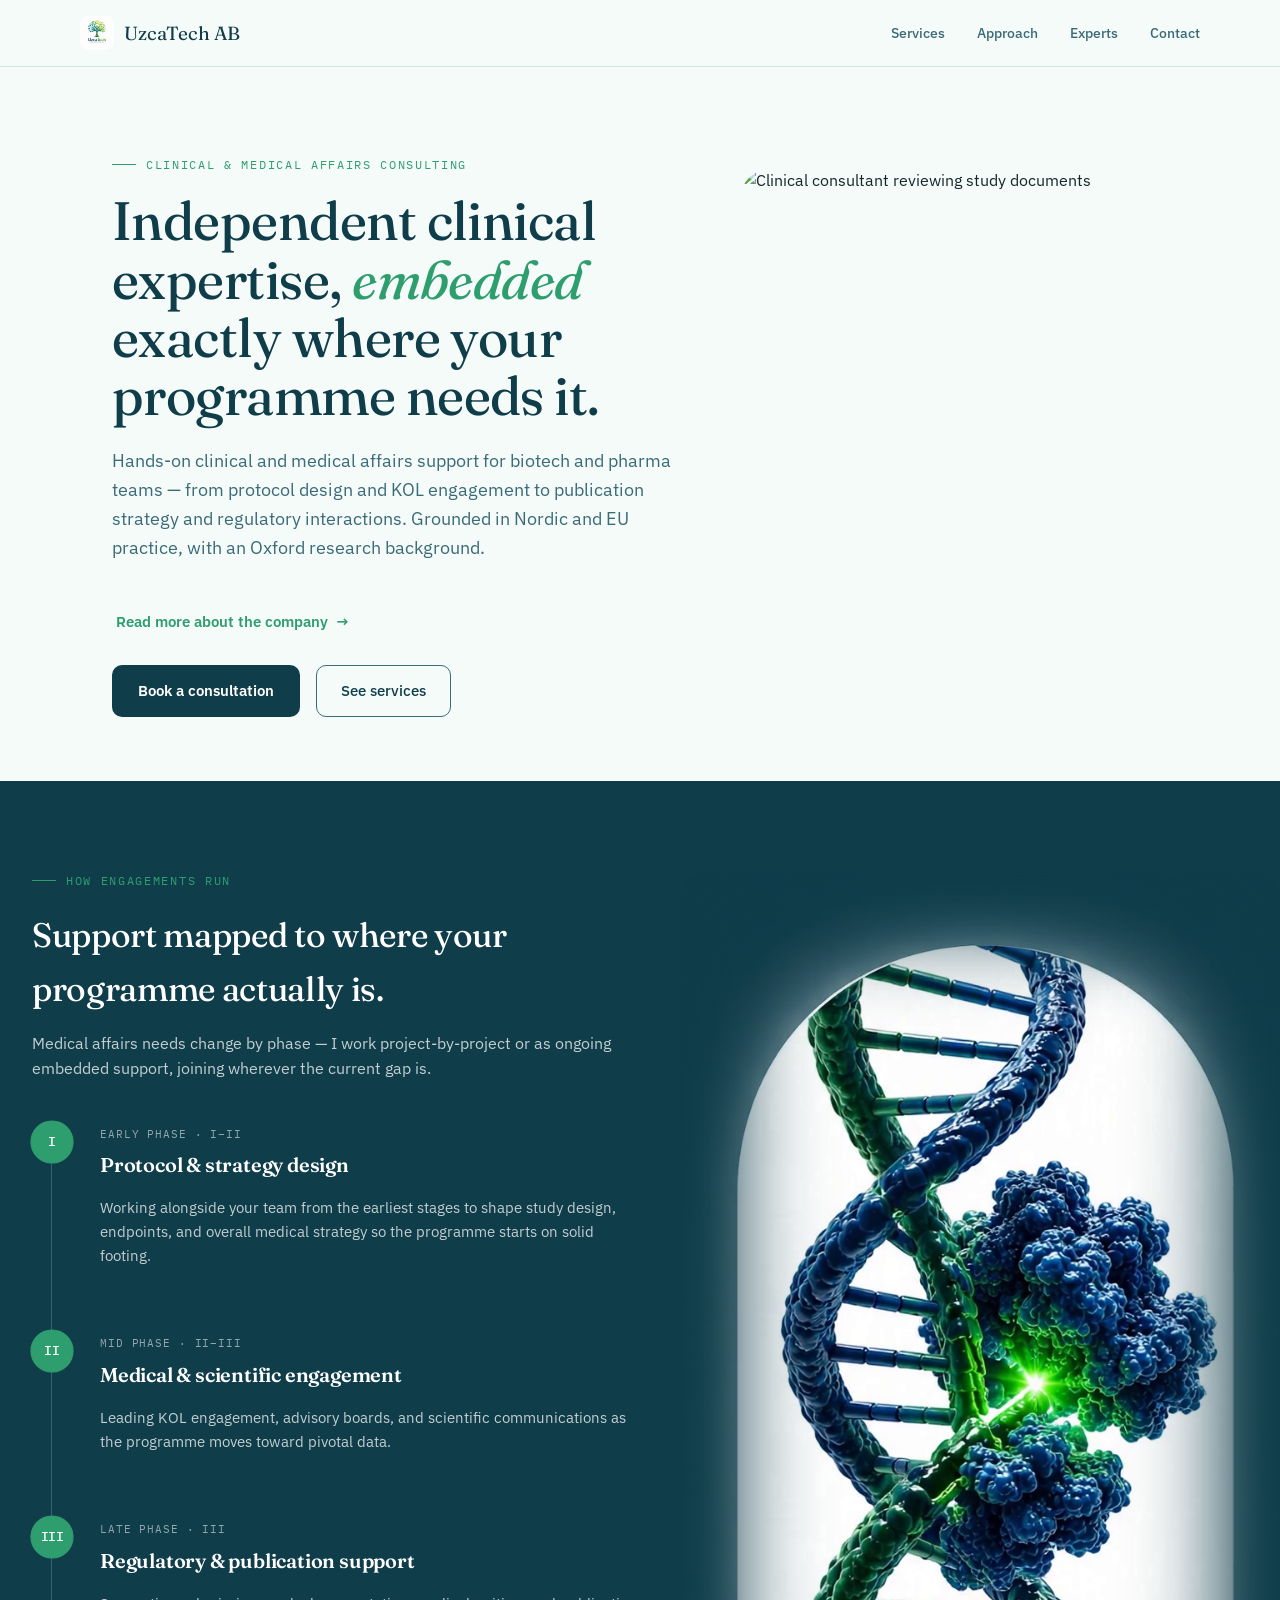
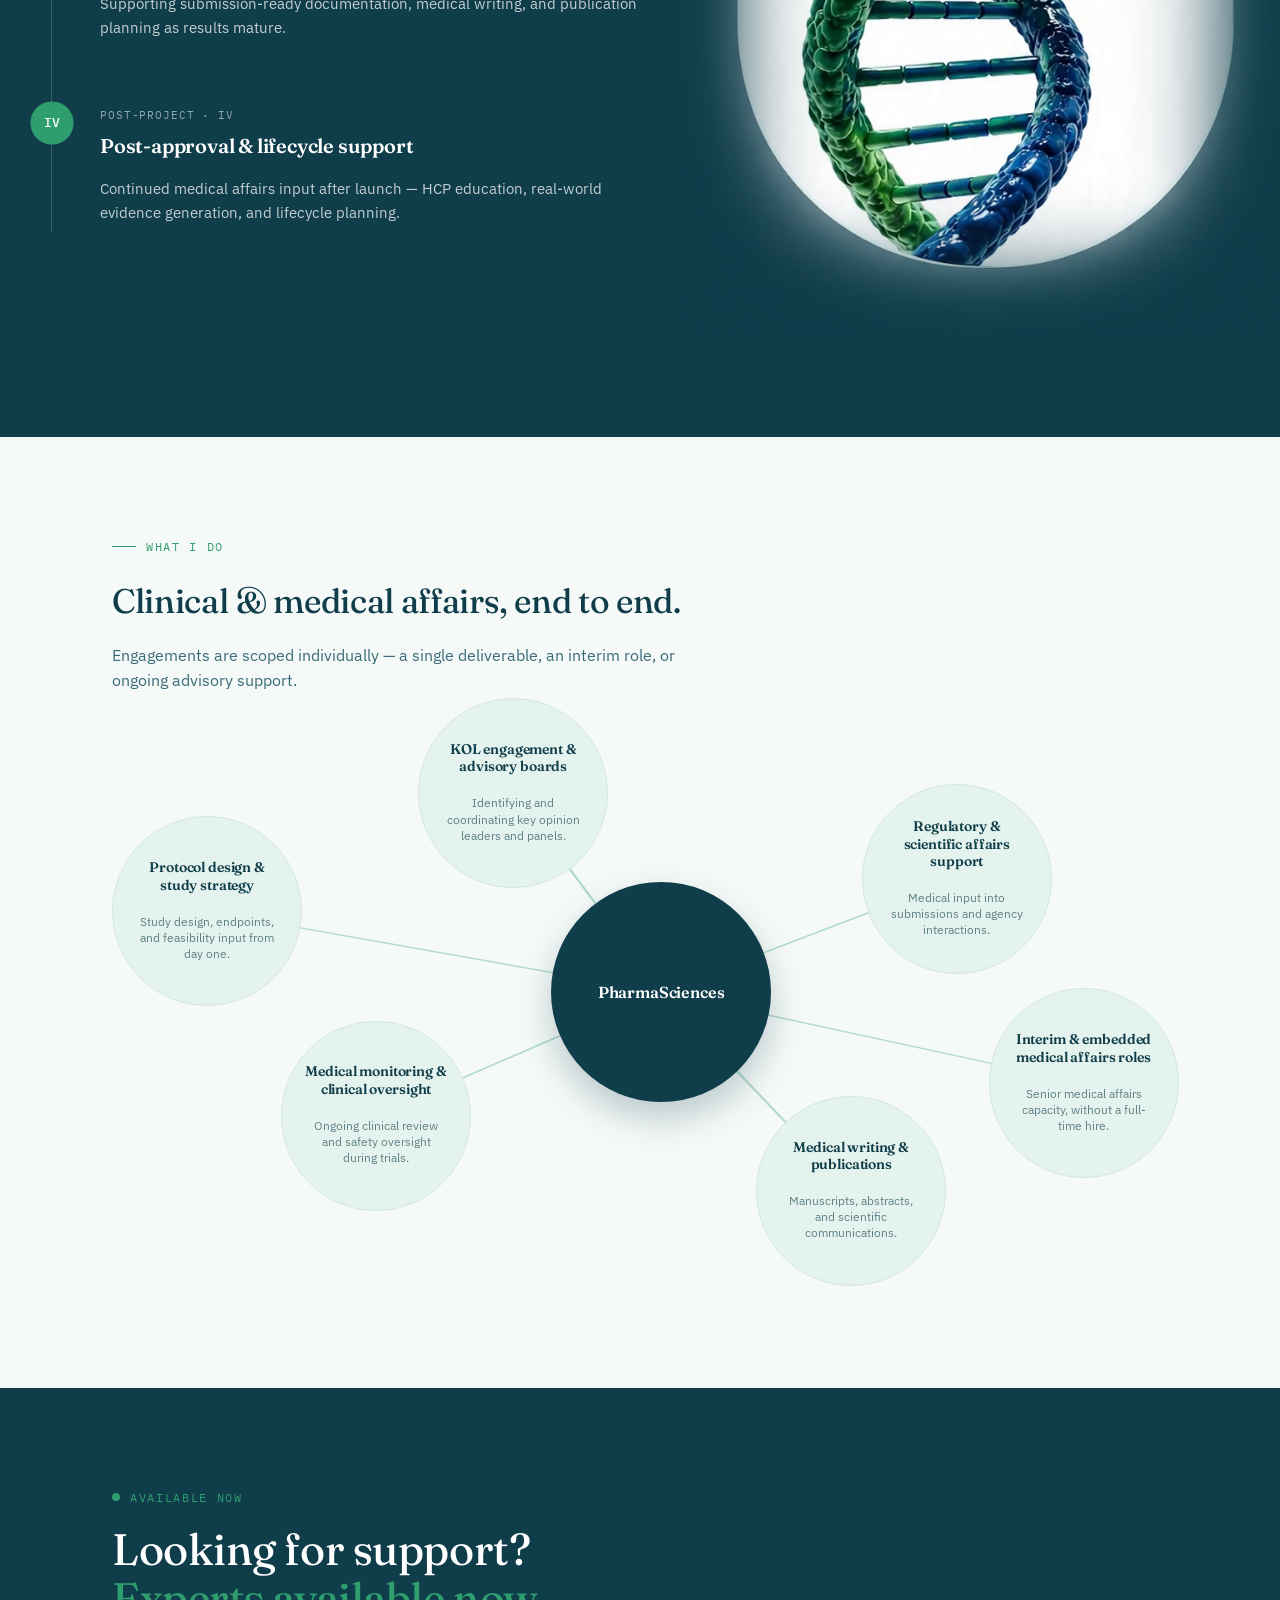
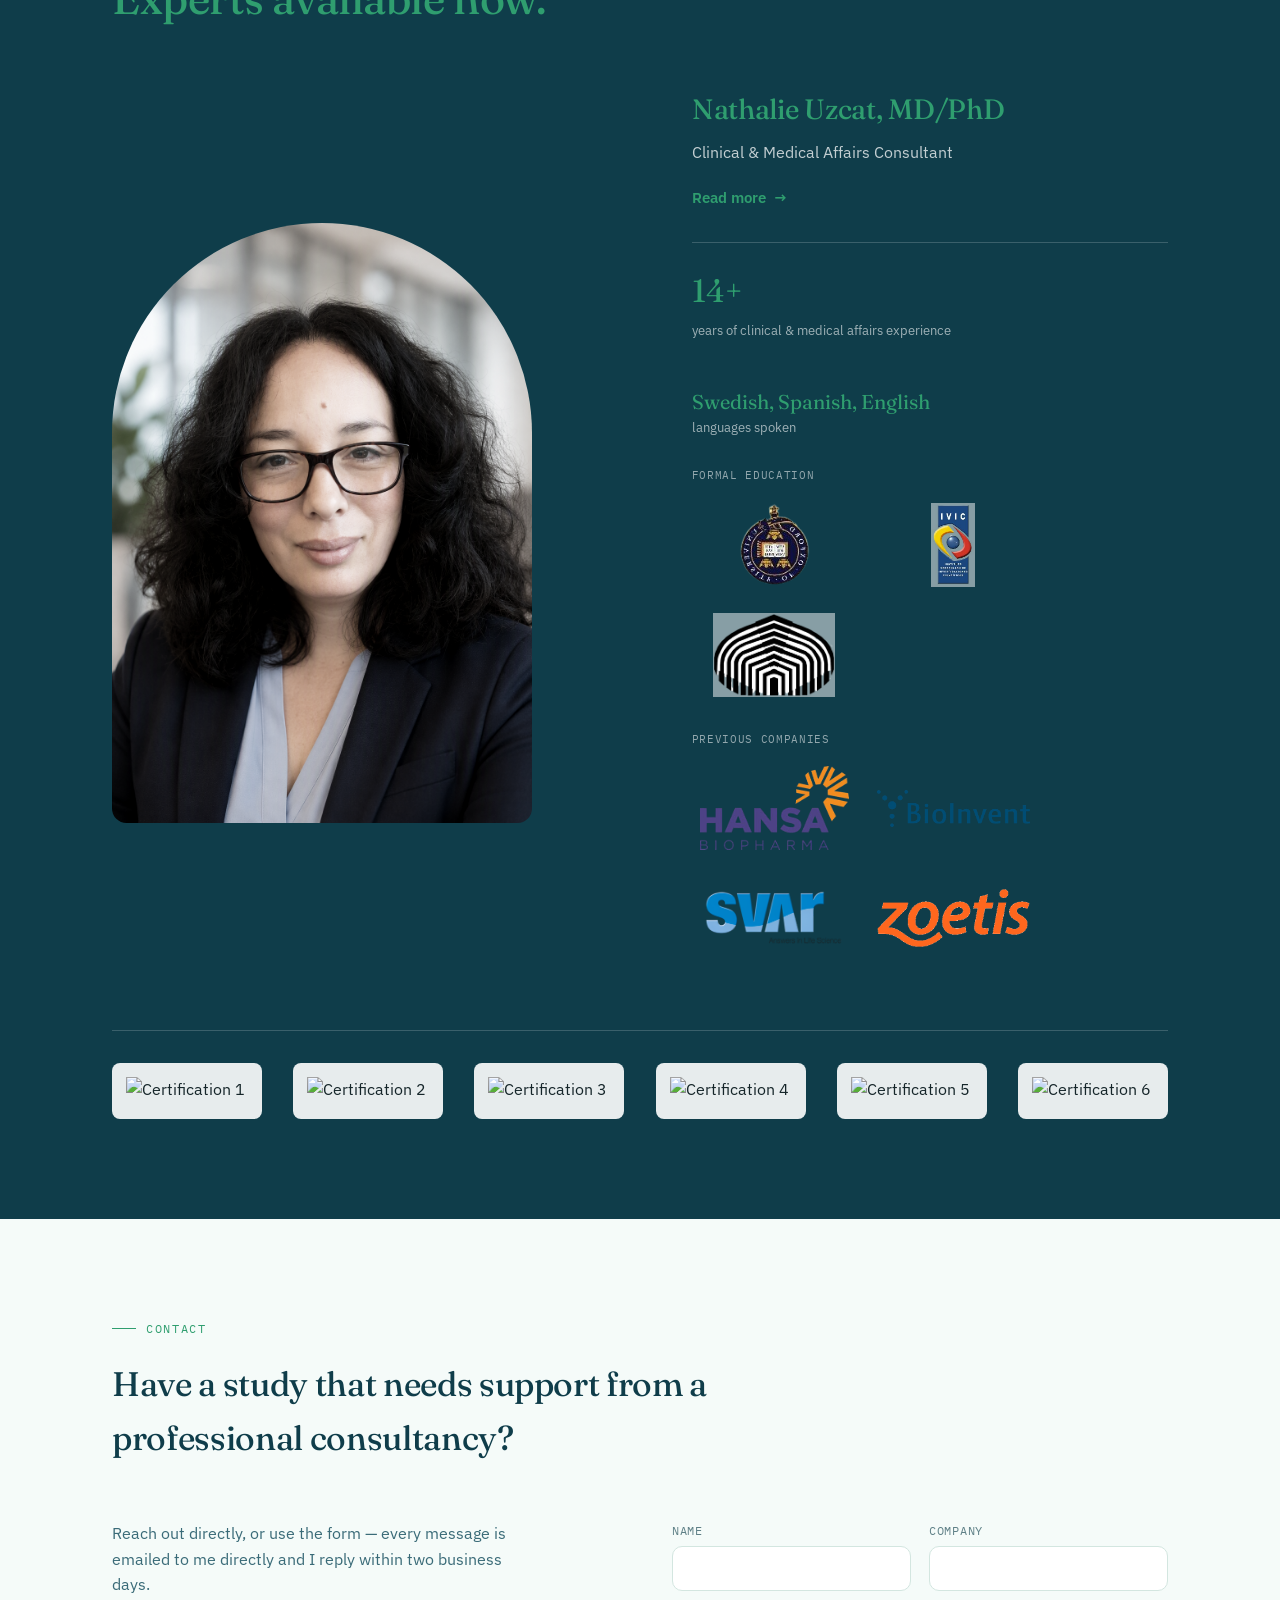
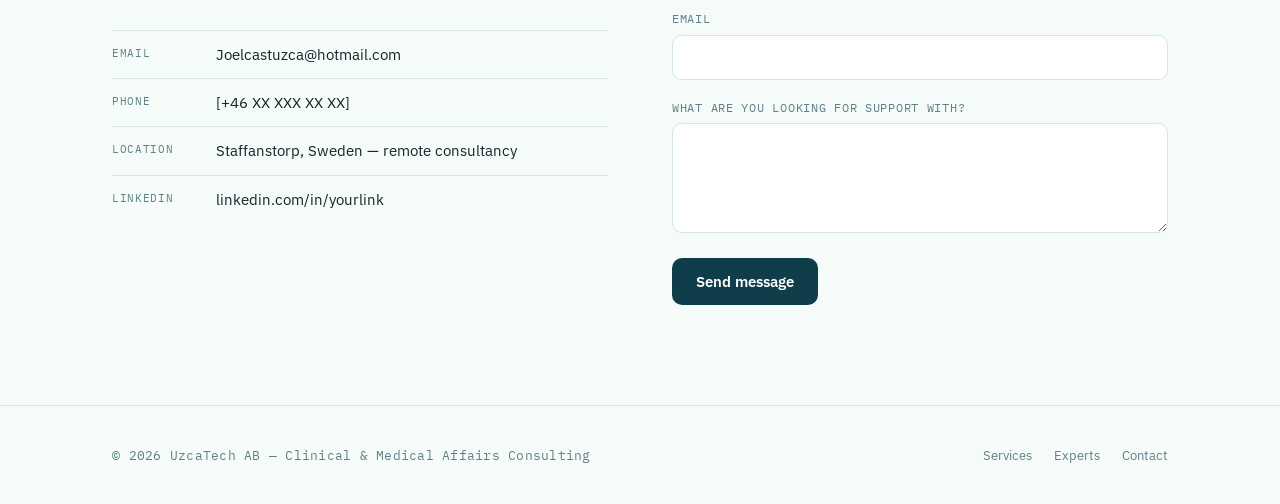
==== commit 876a0867: "added animation" ====
--- a/index.html
+++ b/index.html
@@ -189,20 +189,22 @@
 
   /* ---- Scroll-scrubbed frame animation (replaces the old static .trail-image) ---- */
   .trail-frames-wrap{
-    height: 300vh; /* taller = slower/longer scroll animation, adjust to taste */
     position: relative;
+    width: 100%;
+    height: 100%;
+    min-height: 480px;
     margin-right: 64px;
-  }
-  .trail-frames-sticky{
-    position: sticky;
-    top: 0;
-    height: 100vh;
-    min-height: 480px;
-    display: flex;
-    align-items: center;
+    border-radius: var(--radius-lg);
     overflow: hidden;
-    border-radius: var(--radius-lg);
-    background: rgba(255,255,255,0.03);
+    background: var(--navy);
+  }
+  /* Vignette to blend rough frame edges into the navy section background */
+  .trail-frames-wrap::after{
+    content:"";
+    position:absolute; inset:0;
+    border-radius:inherit;
+    box-shadow: inset 0 0 90px 55px var(--navy);
+    pointer-events:none;
   }
   #trail-frames-canvas{
     width: 100%;
@@ -211,8 +213,7 @@
     display: block;
   }
   @media (max-width:1000px){
-    .trail-frames-wrap{ height: 200vh; margin-right:0; margin-top:8px; }
-    .trail-frames-sticky{ height: auto; aspect-ratio: 4/3; min-height:0; }
+    .trail-frames-wrap{ margin-right:0; margin-top:8px; height: auto; aspect-ratio: 4/3; min-height:0; }
   }
   @media (max-width:640px){
     .trail-frames-wrap{ display:none; }
@@ -549,9 +550,7 @@
 
     <!-- Scroll-scrubbed frame animation replaces the old static trail image -->
     <div class="trail-frames-wrap reveal" id="trail-frames-wrap">
-      <div class="trail-frames-sticky">
-        <canvas id="trail-frames-canvas"></canvas>
-      </div>
+      <canvas id="trail-frames-canvas"></canvas>
     </div>
   </div>
 </section>
@@ -807,7 +806,7 @@
   // ---- Scroll-scrubbed frame animation for the "How engagements run" section ----
   (function(){
     const frameCount = 240; // <-- change this to your actual number of frames
-    const framePath = i => `images/animation_frames/ezgif-frame-${String(i).padStart(4,'0')}.jpg`;
+    const framePath = i => `images/animation_frames/ezgif-frame-${String(i).padStart(3,'0')}.png`;
 
     const canvas = document.getElementById('trail-frames-canvas');
     if (!canvas) return;
@@ -834,9 +833,14 @@
     let trailTicking = false;
     function updateTrailFrame(){
       const rect = wrap.getBoundingClientRect();
-      const scrollableDist = rect.height - window.innerHeight;
-      if (scrollableDist <= 0){ trailTicking = false; return; }
-      const progress = Math.min(Math.max(-rect.top / scrollableDist, 0), 1);
+      const viewportH = window.innerHeight;
+      // progress = 0 the moment the element's top enters the bottom of the
+      // viewport, progress = 1 the moment its bottom leaves the top of the
+      // viewport — so it starts as soon as it's visible and spans exactly
+      // its own natural scroll length (which matches the section height).
+      const total = rect.height + viewportH;
+      let progress = (viewportH - rect.top) / total;
+      progress = Math.min(Math.max(progress, 0), 1);
       const frameIndex = Math.floor(progress * (frameCount - 1));
       drawTrailFrame(frameIndex);
       trailTicking = false;
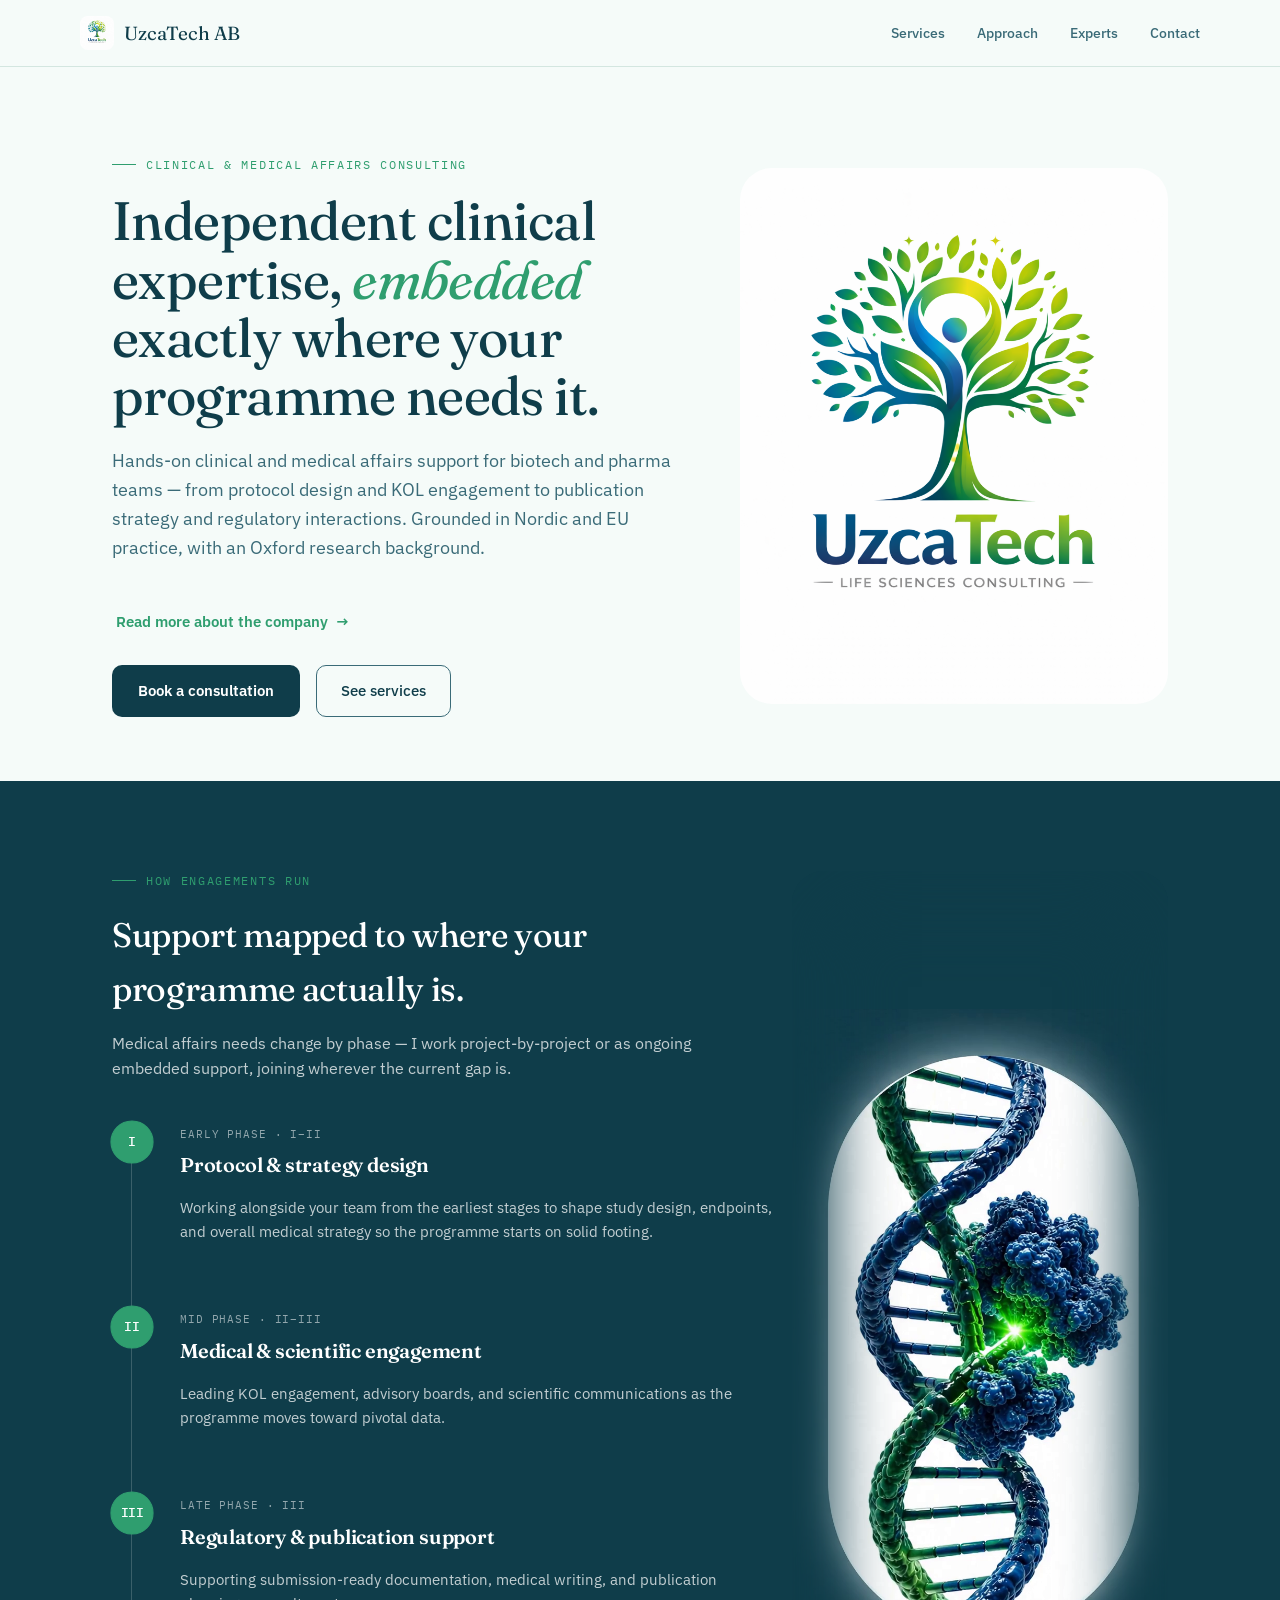
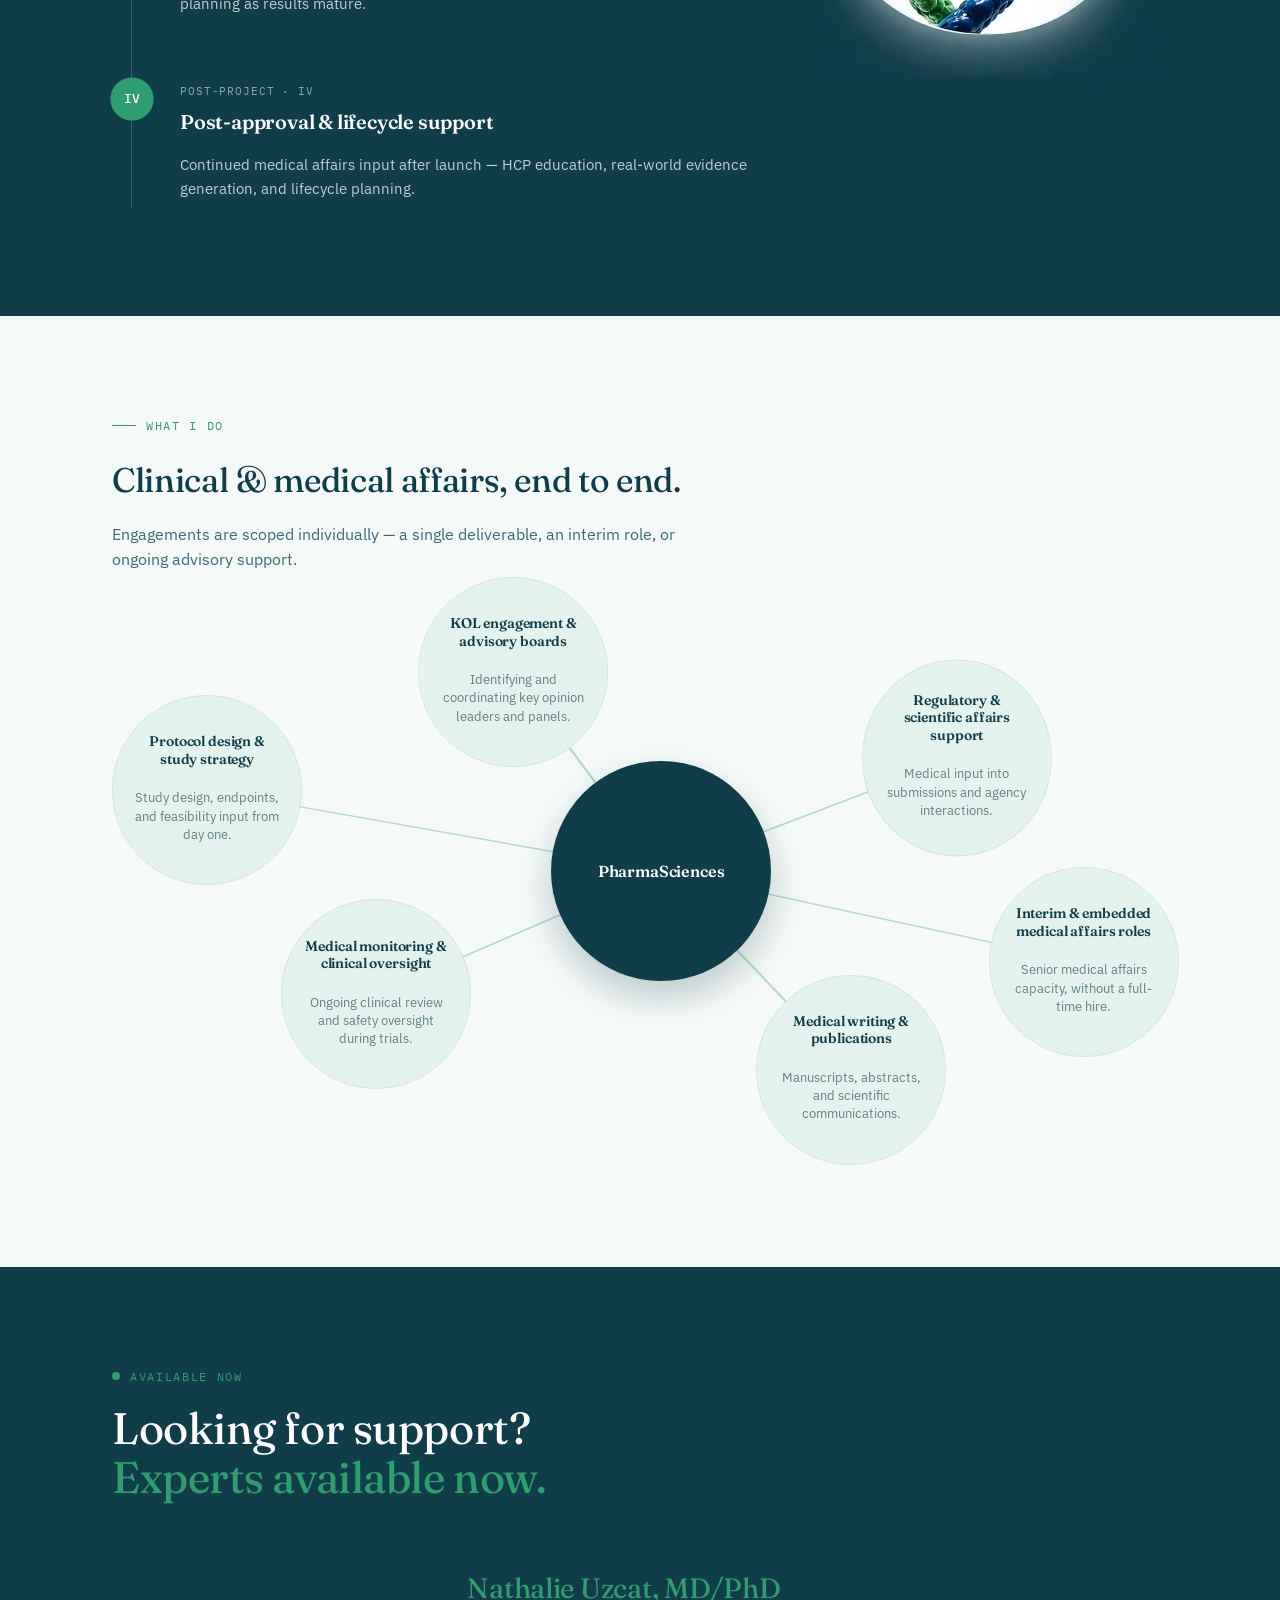
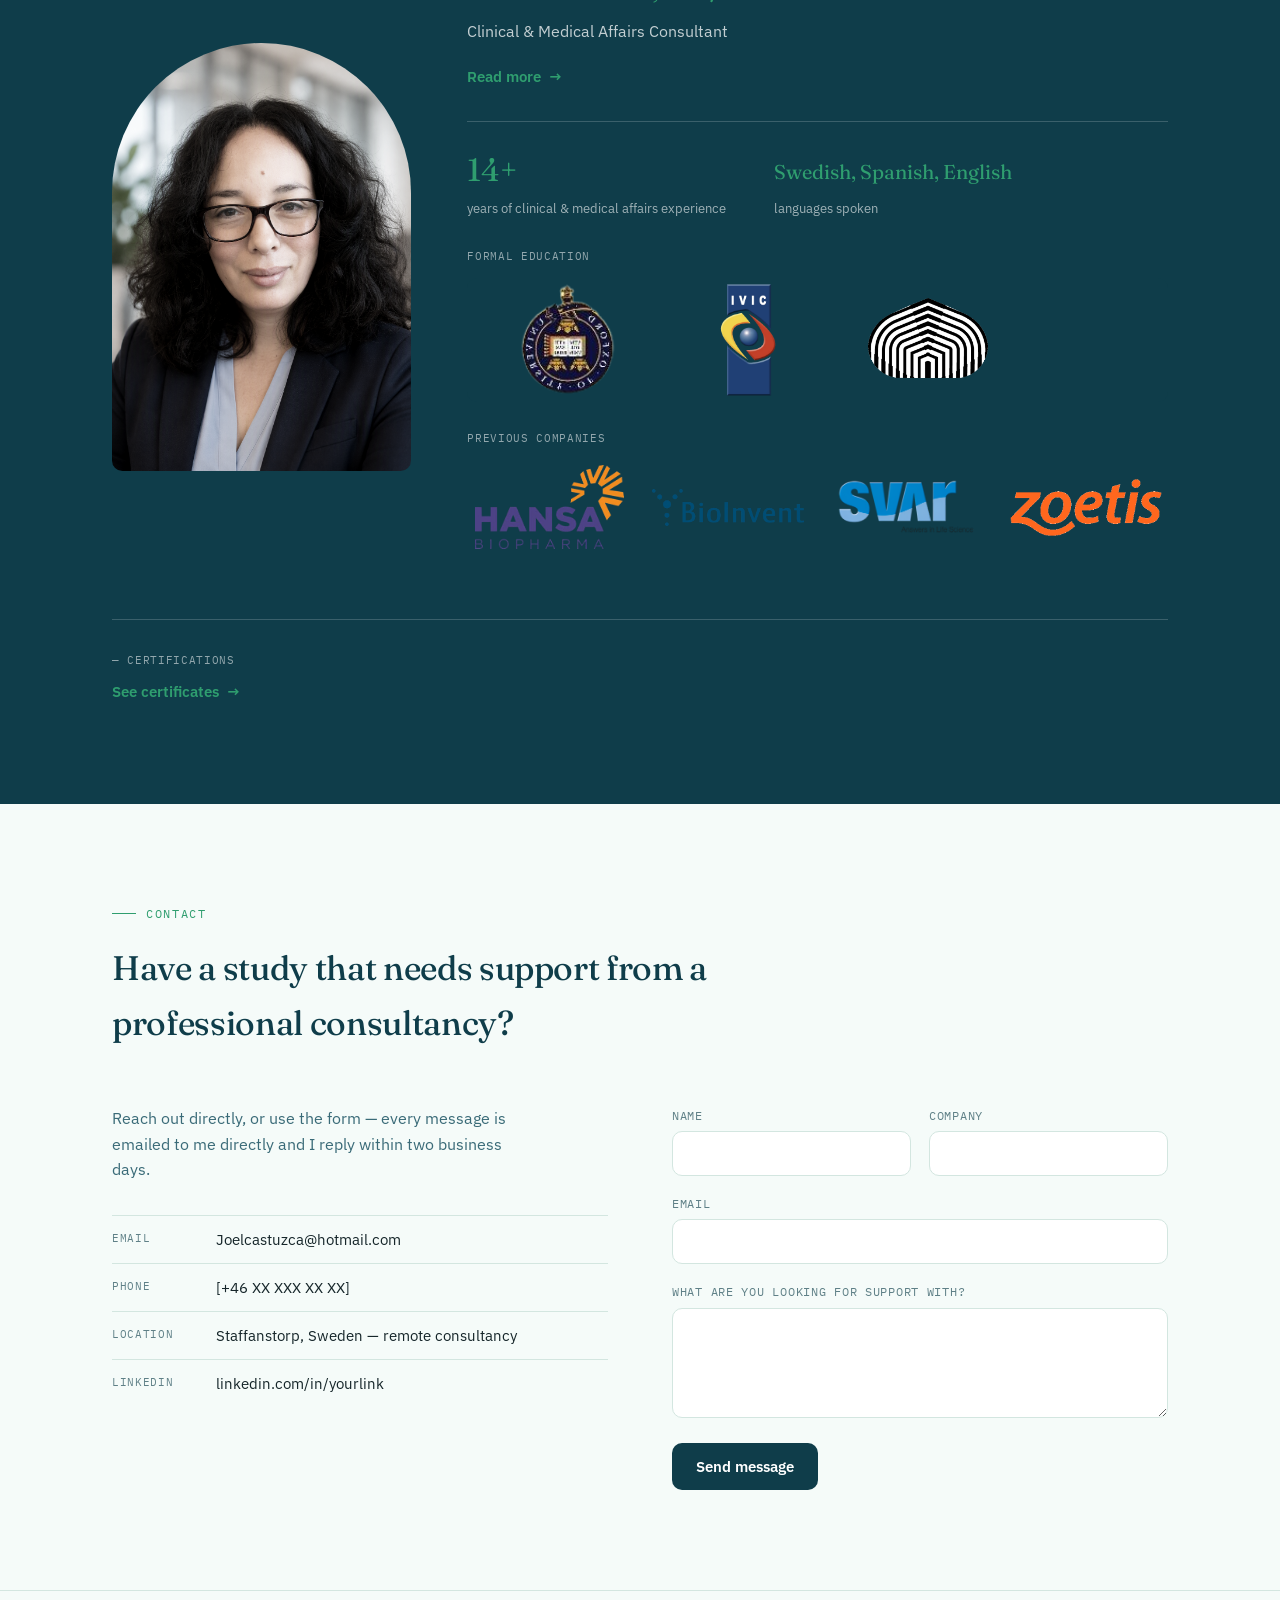
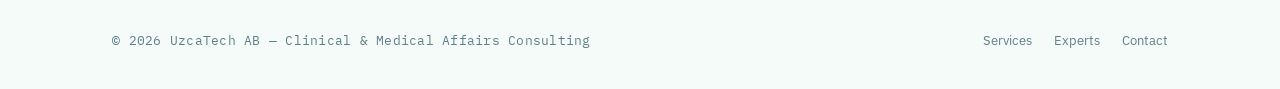
==== commit 90f16f3b: "added archive;added favicon;fixed some bugs" ====
--- a/index.html
+++ b/index.html
@@ -3,7 +3,8 @@
 <head>
 <meta charset="UTF-8">
 <meta name="viewport" content="width=device-width, initial-scale=1.0">
-<title>UzcaTech AB</title>
+<title>UzcaTech &mdash; Lifesciences Consultancies</title>
+<link rel="icon" type="image/x-icon" href="/images/logo_icon.ico">
 <link rel="preconnect" href="https://fonts.googleapis.com">
 <link rel="preconnect" href="https://fonts.gstatic.com" crossorigin>
 <link href="https://fonts.googleapis.com/css2?family=Fraunces:opsz,wght@9..144,300;9..144,450;9..144,600&family=IBM+Plex+Sans:wght@400;500;600&family=IBM+Plex+Mono:wght@400;500&display=swap" rel="stylesheet">
@@ -184,16 +185,15 @@
     display:grid; grid-template-columns:680px 1fr; gap:0; align-items:stretch;
   }
   @media (max-width:1000px){ .trail-layout{grid-template-columns:1fr;} }
-  .trail-content{min-width:0; padding-left:32px; padding-right:40px;}
-  @media (max-width:1000px){ .trail-content{padding-left:20px; padding-right:20px;} }
+  .trail-content{min-width:0;}
 
   /* ---- Scroll-scrubbed frame animation (replaces the old static .trail-image) ---- */
   .trail-frames-wrap{
     position: relative;
     width: 100%;
     height: 100%;
-    min-height: 480px;
-    margin-right: 64px;
+    min-height: 340px;
+    margin-right: 45px;
     border-radius: var(--radius-lg);
     overflow: hidden;
     background: var(--navy);
@@ -203,17 +203,17 @@
     content:"";
     position:absolute; inset:0;
     border-radius:inherit;
-    box-shadow: inset 0 0 90px 55px var(--navy);
+    box-shadow: inset 0 0 64px 39px var(--navy);
     pointer-events:none;
   }
   #trail-frames-canvas{
     width: 100%;
     height: 100%;
-    object-fit: cover;
+    object-fit: contain;
     display: block;
   }
   @media (max-width:1000px){
-    .trail-frames-wrap{ margin-right:0; margin-top:8px; height: auto; aspect-ratio: 4/3; min-height:0; }
+    .trail-frames-wrap{ margin-top:8px; height: auto; aspect-ratio: 4/3; min-height:0; }
   }
   @media (max-width:640px){
     .trail-frames-wrap{ display:none; }
@@ -281,7 +281,7 @@
     background:var(--bg-panel); width:clamp(150px, 15vw, 190px); aspect-ratio:1;
     border-radius:50%; border:1px solid var(--line); padding:22px;
     display:flex; flex-direction:column; align-items:center; justify-content:center; text-align:center;
-    transition:background .25s ease, box-shadow .25s ease, transform .25s ease;
+    transition:background .25s ease, box-shadow .25s ease, transform .25s ease; 
   }
   .service:hover{transform:translate(-50%, -50%);}
   .service.hub{
@@ -292,7 +292,7 @@
   .service.hub h3{color:var(--white); font-size:16px; margin:0;}
   .service.hub:hover{transform:translate(-50%, -50%); background:var(--navy);}
   .service h3{font-size:14px; font-weight:600; margin-top:10px; margin-bottom:8px; line-height:1.25;}
-  .service p{font-size:11.5px; color:var(--slate); line-height:1.4;}
+  .service p{font-size:13px; color:var(--slate); line-height:1.4;}
   @media (max-width:1024px){
       .service-scatter{
         position:relative;
@@ -380,41 +380,56 @@
   }
   .expert-stat{}
   .expert-stat .num{font-family:'Fraunces',serif; font-size:32px; color:var(--teal); font-variant-numeric:tabular-nums;}
-  .expert-stat .languages-list{font-family:'Fraunces',serif; font-size:20px; color:var(--teal); line-height:1.25;}
+  .expert-stat .languages-list{font-family:'Fraunces',serif; font-size:20px; color:var(--teal); line-height:1.25; transform:translateY(15px);}
   .expert-stat .lbl{font-size:13px; color:rgba(255,255,255,0.6); margin-top:4px;}
-
+  .languages-label{transform:translateY(26px);}
+  
   .expert-details{margin-top:8px;}
   .expert-logos-block{margin-top:28px;}
   .logos-label{
     font-family:'IBM Plex Mono',monospace; font-size:11px; text-transform:uppercase;
     letter-spacing:0.06em; color:rgba(255,255,255,0.55); margin-bottom:12px;
   }
-  .logo-row{display:flex; gap:14px; flex-wrap:wrap;}
+
+  
+
+  .logo-row{display:flex; align-items:center; gap:15px; flex-wrap:nowrap;}
   .inst-logo{
-    width:165px; height:96px; flex-shrink:0;
+    flex:1 1 90px;
+    max-width:165px;
+    min-width:0;
+    height:96px;
     object-fit:contain;
     padding:6px;
+  }
+  .logo-row.formal-education{
+    background:#0F3D4A;
+    border-radius:var(--radius-sm);
+    padding:14px 18px;
+  }
+  .logo-row.formal-education .inst-logo:nth-child(1),
+  .logo-row.formal-education .inst-logo:nth-child(2){
+    transform:scale(1.35);
+  }
+  .logo-row.formal-education .inst-logo:nth-child(3){
+    transform:scale(1); 
+  }
+  .logo-row.formal-education .inst-logo:nth-child(2),
+  .logo-row.formal-education .inst-logo:nth-child(3){
+    border-radius:12px;
+    overflow:hidden;
   }
   @media (max-width:640px){
     .logo-row{display:grid; grid-template-columns:repeat(3, 1fr); gap:10px;}
     .inst-logo{width:100%; height:96px;}
   }
 
-  .cert-bar{
+  .cert-summary{
     margin-top:64px; padding-top:32px; border-top:1px solid rgba(255,255,255,0.18);
-    display:flex; justify-content:space-between; align-items:center; gap:20px; flex-wrap:wrap;
-  }
-  .cert-item{
-    width:150px; height:56px; flex-shrink:0;
-    object-fit:contain;
-    background:rgba(255,255,255,0.9);
-    border-radius:8px;
-    padding:14px;
-  }
-  @media (max-width:640px){
-    .cert-bar{display:grid; grid-template-columns:repeat(3, 1fr); gap:10px;}
-    .cert-item{width:100%; height:64px;}
-  }
+    display:flex; flex-direction:column; align-items:flex-start; gap:10px;
+  }
+  .cert-summary .logos-label{margin-bottom:0;}
+  .cert-summary .read-more{margin-top:0;}
 
   /* ---------- CTA band ---------- */
   .contact-lead{max-width:720px; margin-bottom:56px;}
@@ -498,12 +513,13 @@
           </div>
         </div>
       </div>
-      <img class="hero-image hero-anim" src="images/hero.jpg" alt="Clinical consultant reviewing study documents">
+      <img class="hero-image hero-anim" src="images/logo.png" alt="Clinical consultant reviewing study documents">
     </div>
   </div>
 </section>
 
 <section class="trail" id="approach">
+  <div class="wrap">
   <div class="trail-layout">
     <div class="trail-content">
       <div class="trail-head reveal">
@@ -553,6 +569,7 @@
       <canvas id="trail-frames-canvas"></canvas>
     </div>
   </div>
+  </div>
 </section>
 
 <section class="services" id="services">
@@ -604,14 +621,14 @@
           </div>
           <div class="expert-stat">
             <div class="languages-list">Swedish, Spanish, English</div>
-            <div class="lbl">languages spoken</div>
+            <div class="lbl languages-label">languages spoken</div>
           </div>
         </div>
 
         <div class="expert-details">
           <div class="expert-logos-block">
             <div class="logos-label">Formal education</div>
-            <div class="logo-row">
+            <div class="logo-row formal-education">
               <img class="inst-logo" src="images/oxford_logo.png" alt="University of Oxford logo">
               <img class="inst-logo" src="images/ivic_logo.png" alt="IVIC logo">
               <img class="inst-logo" src="images/usb_logo.png" alt="usb logo">
@@ -631,13 +648,9 @@
       </div>
     </div>
 
-    <div class="cert-bar reveal">
-      <img class="cert-item" src="images/cert-1.png" alt="Certification 1">
-      <img class="cert-item" src="images/cert-2.png" alt="Certification 2">
-      <img class="cert-item" src="images/cert-3.png" alt="Certification 3">
-      <img class="cert-item" src="images/cert-4.png" alt="Certification 4">
-      <img class="cert-item" src="images/cert-5.png" alt="Certification 5">
-      <img class="cert-item" src="images/cert-6.png" alt="Certification 6">
+    <div class="cert-summary reveal">
+      <div class="logos-label">&mdash; Certifications</div>
+      <a class="read-more" href="Nathalie-Uzcategui.html/certifications">See certificates <span aria-hidden="true">→</span></a>
     </div>
   </div>
 </section>
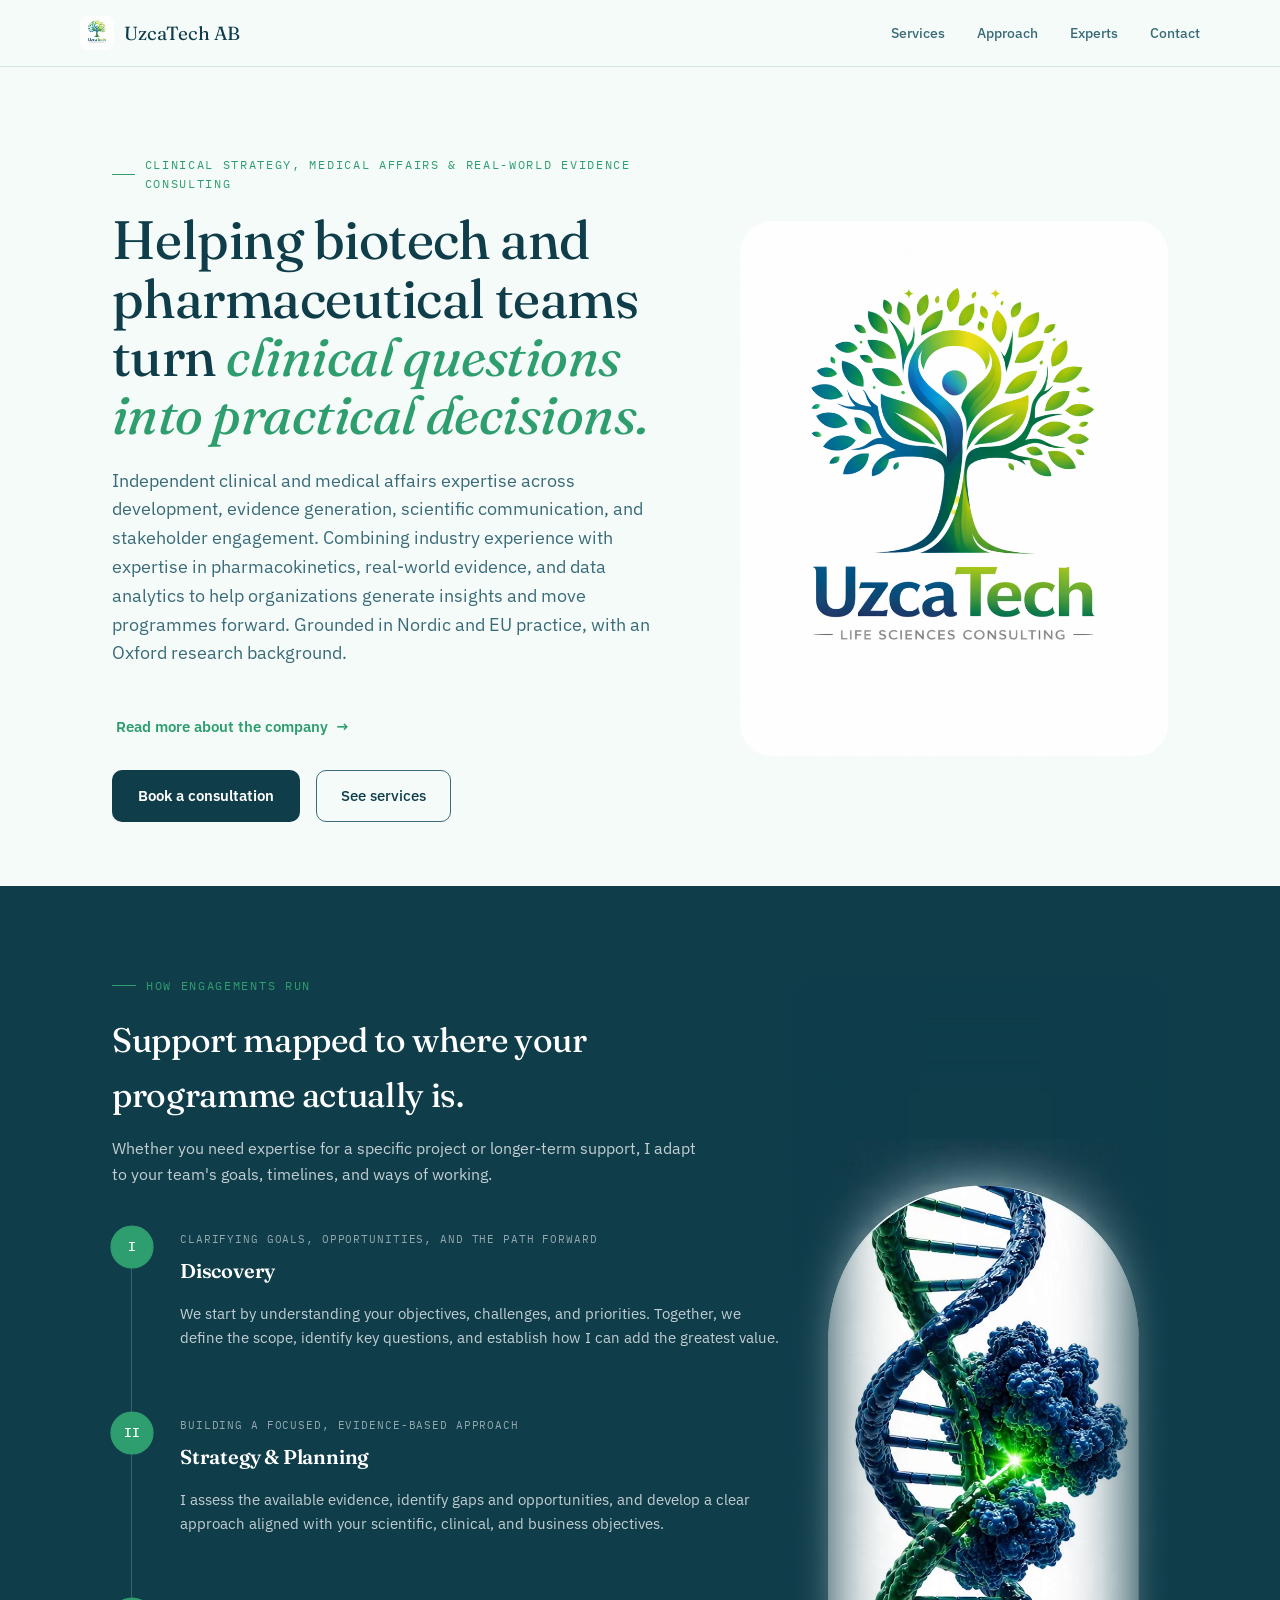
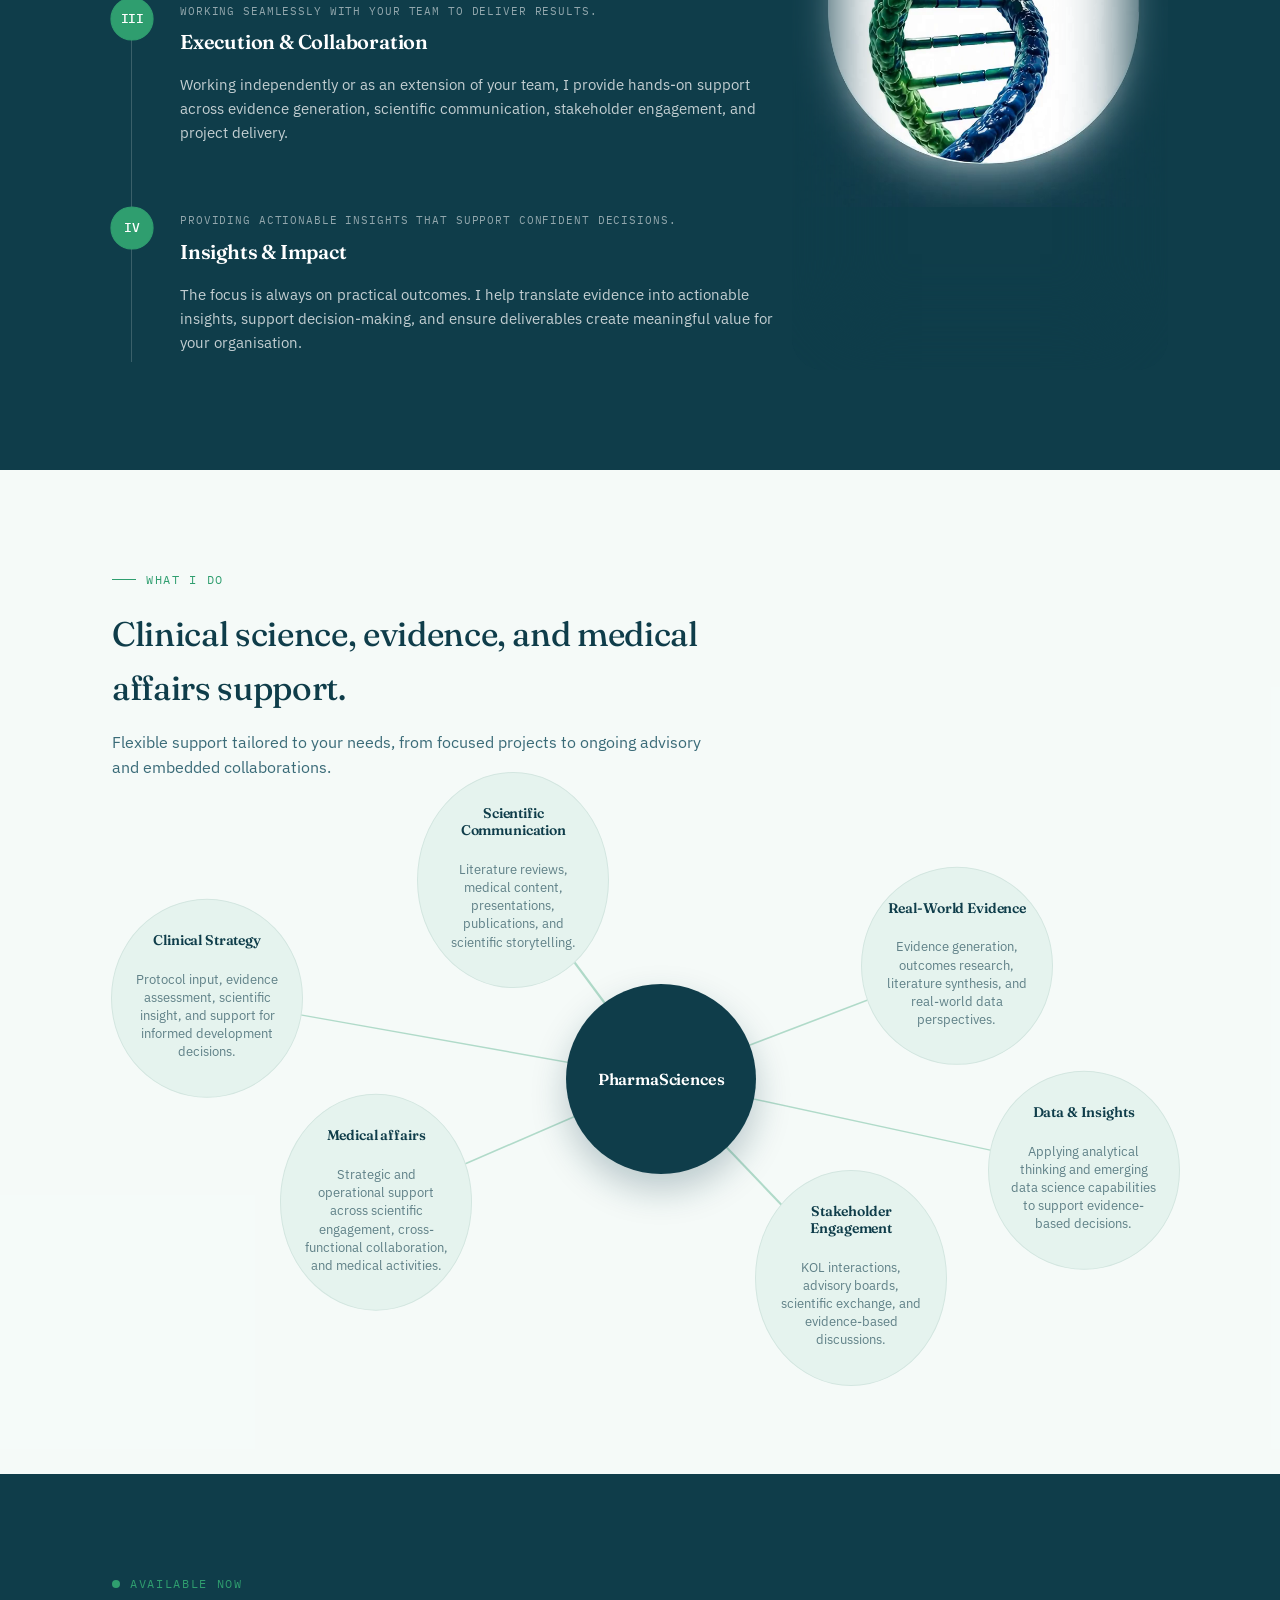
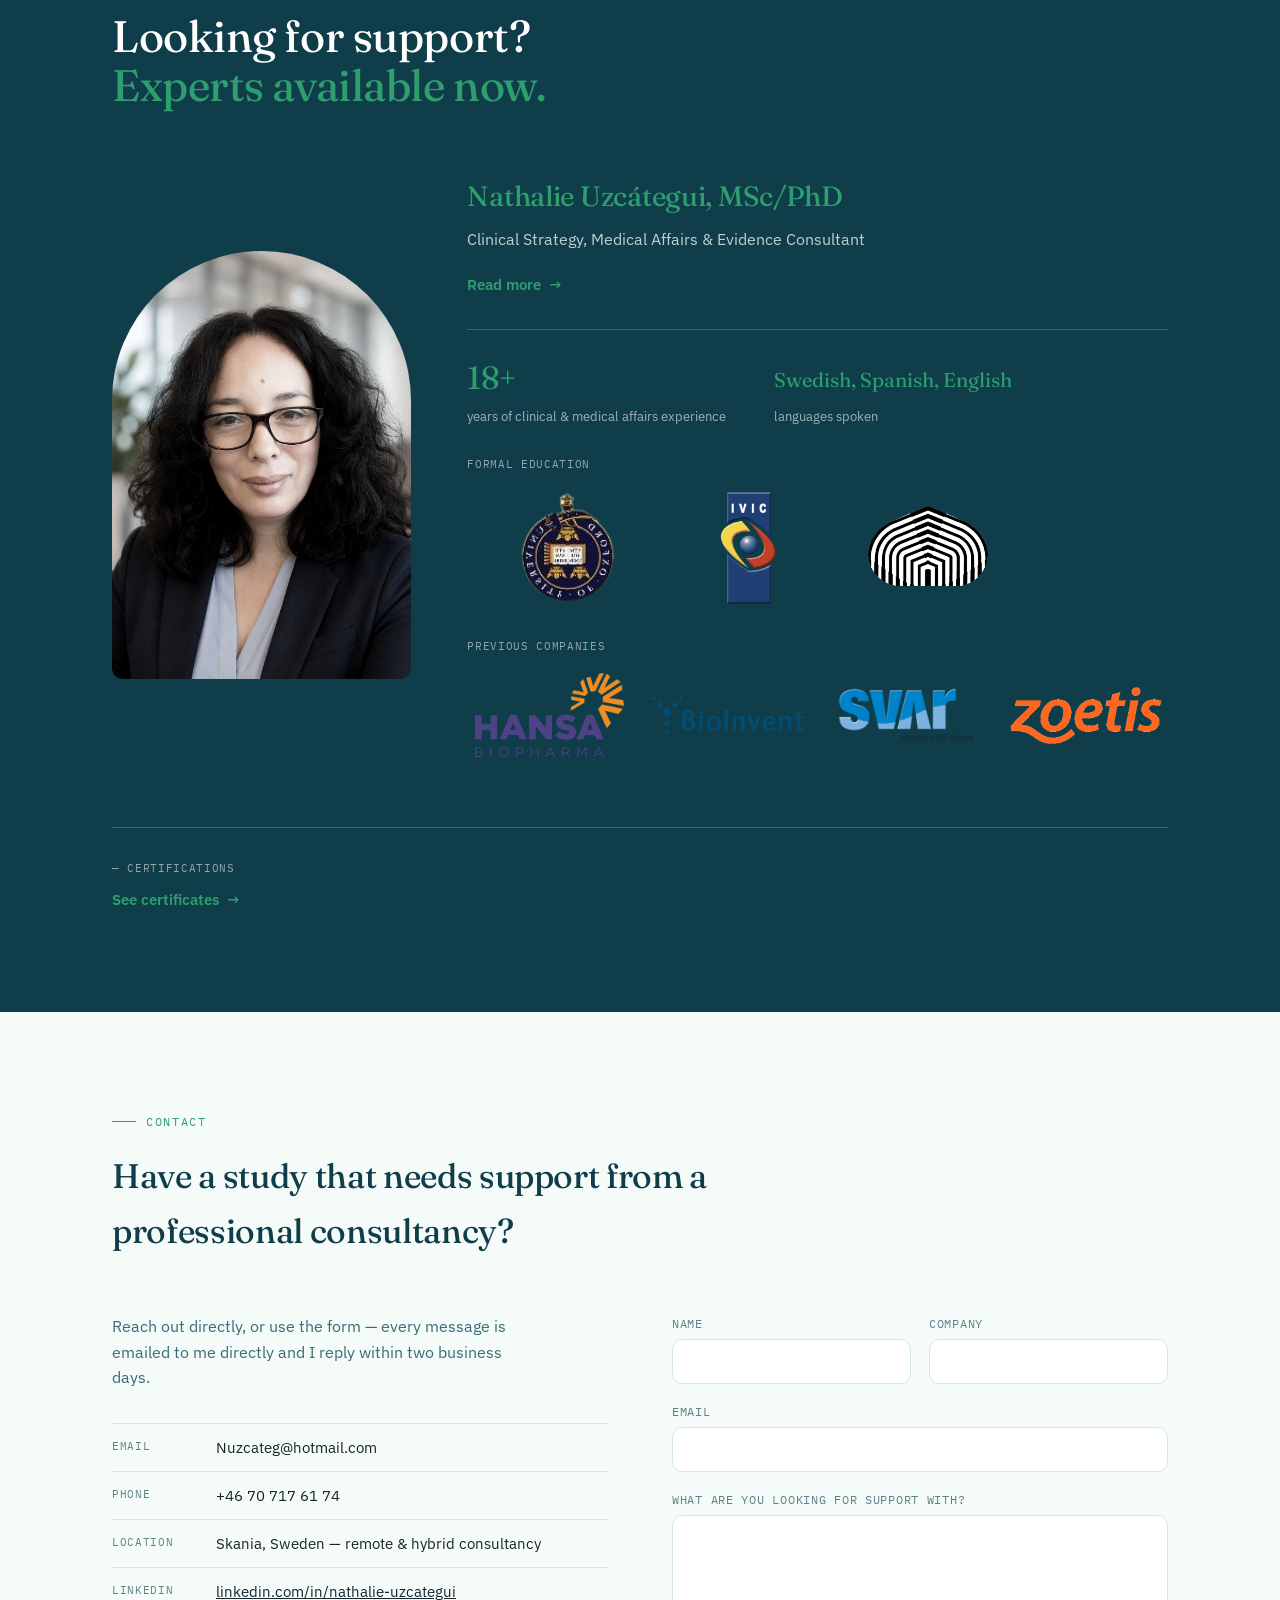
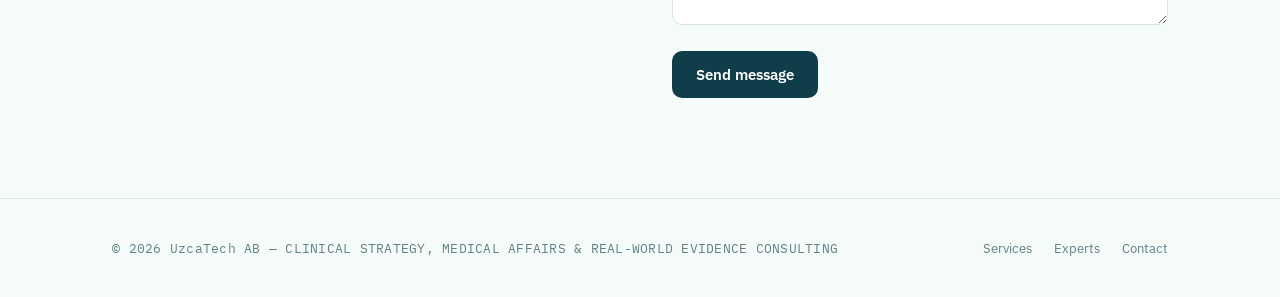
==== commit 0115edca: "Organised files and started clearinng filler text" ====
--- a/index.html
+++ b/index.html
@@ -4,481 +4,12 @@
 <meta charset="UTF-8">
 <meta name="viewport" content="width=device-width, initial-scale=1.0">
 <title>UzcaTech &mdash; Lifesciences Consultancies</title>
-<link rel="icon" type="image/x-icon" href="/images/logo_icon.ico">
+<link rel="icon" href="/images/logo_icon.ico" type="image/x-icon">
 <link rel="preconnect" href="https://fonts.googleapis.com">
 <link rel="preconnect" href="https://fonts.gstatic.com" crossorigin>
 <link href="https://fonts.googleapis.com/css2?family=Fraunces:opsz,wght@9..144,300;9..144,450;9..144,600&family=IBM+Plex+Sans:wght@400;500;600&family=IBM+Plex+Mono:wght@400;500&display=swap" rel="stylesheet">
-<style>
-  :root{
-    --navy:#0F3D4A;
-    --navy-soft:#3A6B78;
-    --slate:#5F8087;
-    --bg:#F5FBF9;
-    --bg-panel:#E5F3EE;
-    --teal:#2F9E6F;
-    --teal-dark:#1B6E4C;
-    --teal-soft:#DCF0E6;
-    --amber:#0F3D4A;
-    --ink:#16262A;
-    --line:#D3E6E0;
-    --white:#FFFFFF;
-    --radius-sm:10px;
-    --radius-md:18px;
-    --radius-lg:32px;
-    --radius:var(--radius-sm);
-  }
-  *{box-sizing:border-box;}
-  html{scroll-behavior:smooth;}
-  body{
-    margin:0;
-    background:var(--bg);
-    color:var(--ink);
-    font-family:'IBM Plex Sans', sans-serif;
-    font-size:16px;
-    line-height:1.6;
-    -webkit-font-smoothing:antialiased;
-    overflow-x:hidden;
-  }
-  h1,h2,h3{
-    font-family:'Fraunces', serif;
-    font-weight:450;
-    color:var(--navy);
-    margin:0;
-    letter-spacing:-0.01em;
-  }
-  .mono{font-family:'IBM Plex Mono', monospace; letter-spacing:0.02em;}
-  a{color:inherit;}
-  img{max-width:100%;display:block;}
-  .wrap{max-width:1120px; margin:0 auto; padding:0 32px;}
-  @media (max-width:640px){ .wrap{padding:0 20px;} }
-
-  /* ---------- Placeholder art slots ---------- */
-  .placeholder-box{
-    display:flex; align-items:center; justify-content:center; text-align:center;
-    border:1px dashed var(--slate); background:rgba(92,112,134,0.06);
-    color:var(--slate); font-family:'IBM Plex Mono',monospace; font-size:11px;
-    letter-spacing:0.04em; line-height:1.5; padding:8px; border-radius:var(--radius-sm);
-  }
-
-  /* ---------- Scroll-reveal ---------- */
-  .reveal{
-    opacity:0; transform:translateY(28px);
-    transition:opacity .8s cubic-bezier(.16,.8,.24,1), transform .8s cubic-bezier(.16,.8,.24,1);
-  }
-  .reveal.in-view{opacity:1; transform:translateY(0);}
-  .reveal-stagger.in-view .stagger-item{opacity:1; transform:translateY(0);}
-  .stagger-item{
-    opacity:0; transform:translateY(20px);
-    transition:opacity .7s cubic-bezier(.16,.8,.24,1), transform .7s cubic-bezier(.16,.8,.24,1);
-  }
-  .stagger-item:nth-child(1){transition-delay:.02s;}
-  .stagger-item:nth-child(2){transition-delay:.10s;}
-  .stagger-item:nth-child(3){transition-delay:.18s;}
-  .stagger-item:nth-child(4){transition-delay:.26s;}
-  .stagger-item:nth-child(5){transition-delay:.34s;}
-  .stagger-item:nth-child(6){transition-delay:.42s;}
-
-  /* ---------- Header ---------- */
-  header{
-    position:sticky; top:0; z-index:50;
-    background:rgba(245,251,249,0.92);
-    backdrop-filter:blur(6px);
-    border-bottom:1px solid var(--line);
-  }
-  .nav{
-    display:flex; align-items:center; justify-content:space-between;
-    padding:16px 0;
-  }
-  .brand{
-    font-family:'Fraunces', serif; font-size:19px; color:var(--navy);
-    display:flex; align-items:center; gap:10px;
-  }
-  .brand .logo-slot{
-    width:34px; height:34px; flex-shrink:0;
-    object-fit:cover; border-radius:8px;
-  }
-  nav ul{list-style:none; display:flex; gap:32px; margin:0; padding:0;}
-  nav ul a{
-    text-decoration:none; font-size:14px; color:var(--navy-soft);
-    font-weight:500; transition:color .15s ease;
-  }
-  nav ul a:hover{color:var(--teal);}
-  .nav-cta{
-    font-size:14px; font-weight:600; color:var(--white);
-    background:var(--navy); padding:10px 18px; border-radius:var(--radius-sm);
-    text-decoration:none; white-space:nowrap; transition:background .15s ease, transform .15s ease;
-  }
-  .nav-cta:hover{background:var(--teal); transform:translateY(-1px);}
-  .menu-toggle{display:none;}
-  @media (max-width:800px){
-    nav ul{display:none;}
-    .menu-toggle{display:block; background:none; border:1px solid var(--line); padding:8px 12px; font-family:'IBM Plex Mono';font-size:12px;}
-  }
-
-  /* ---------- Hero ---------- */
-  .hero{padding:88px 0 64px; position:relative; overflow:hidden;}
-  .hero-bg{
-    position:absolute; inset:0; z-index:0;
-    background-image:url('');
-    background-size:cover; background-position:center;
-  }
-  .hero-bg::after{
-    content:""; position:absolute; inset:0;
-    background:linear-gradient(180deg, rgba(245,251,249,0.93), rgba(245,251,249,0.88));
-  }
-  .hero .wrap{position:relative; z-index:1;}
-  .hero-columns{display:grid; grid-template-columns:1.15fr 0.85fr; gap:48px; align-items:center;}
-  @media (max-width:900px){
-    .hero-columns{grid-template-columns:1fr;}
-    .hero-image{order:-1; margin-bottom:8px;}
-  }
-  @media (max-width:640px){
-    .hero-image{display:none;}
-  }
-  .hero-image{width:100%; aspect-ratio:4/5; border-radius:var(--radius-lg); object-fit:cover;}
-  .eyebrow{
-    font-family:'IBM Plex Mono', monospace; font-size:12px; letter-spacing:0.14em;
-    text-transform:uppercase; color:var(--teal); margin-bottom:18px; display:flex; align-items:center; gap:10px;
-  }
-  .eyebrow::before{content:""; width:24px; height:1px; background:var(--teal); display:inline-block;}
-  .hero h1{font-size:clamp(34px, 5vw, 54px); line-height:1.08; max-width:760px;}
-  .hero h1 em{font-style:italic; color:var(--teal);}
-  .hero p.lede{
-    max-width:560px; font-size:18px; color:var(--navy-soft); margin-top:22px;
-  }
-  .hero-cta-group{display:flex; flex-direction:column; align-items:flex-start; gap:18px; margin-top:34px;}
-  .hero-actions{display:flex; gap:16px; flex-wrap:wrap;}
-  .btn-primary{
-    background:var(--amber); color:var(--white); font-weight:600; font-size:15px;
-    padding:14px 26px; text-decoration:none; border-radius:var(--radius-sm); transition:transform .15s ease, box-shadow .15s ease;
-    display:inline-block;
-  }
-  .btn-primary:hover{transform:translateY(-2px); box-shadow:0 8px 20px rgba(15,61,74,0.35);}
-  .btn-secondary{
-    border:1px solid var(--navy-soft); color:var(--navy); font-weight:500; font-size:15px;
-    padding:13px 24px; text-decoration:none; border-radius:var(--radius-sm); transition:border-color .15s ease, color .15s ease;
-  }
-  .btn-secondary:hover{border-color:var(--teal); color:var(--teal);}
-  .btn-tertiary{
-    display:inline-flex; align-items:center; gap:8px; color:var(--teal); font-weight:600; font-size:15px;
-    text-decoration:none; padding:13px 4px; transition:gap .15s ease;
-  }
-  .btn-tertiary:hover{gap:12px;}
-
-  .hero-anim{opacity:0; transform:translateY(18px); animation:heroIn .9s cubic-bezier(.16,.8,.24,1) forwards;}
-  .hero .eyebrow{animation-delay:.05s;}
-  .hero h1{animation-delay:.15s;}
-  .hero p.lede{animation-delay:.3s;}
-  .hero-cta-group{animation-delay:.42s;}
-  .hero-image{animation-delay:.2s;}
-  @keyframes heroIn{ to{ opacity:1; transform:translateY(0); } }
-
-  /* ---------- Evidence trail ---------- */
-  .trail{padding:90px 0 100px; background:var(--navy); position:relative; overflow:hidden;}
-  .trail-head{max-width:600px; margin-bottom:40px;}
-  .trail-head .eyebrow{color:var(--teal);}
-  .trail-head .eyebrow::before{background:var(--teal);}
-  .trail-head h2{font-size:34px; color:var(--white);}
-  .trail-head p{color:rgba(255,255,255,0.75); margin-top:14px; font-size:16px;}
-
-  .trail-layout{
-    display:grid; grid-template-columns:680px 1fr; gap:0; align-items:stretch;
-  }
-  @media (max-width:1000px){ .trail-layout{grid-template-columns:1fr;} }
-  .trail-content{min-width:0;}
-
-  /* ---- Scroll-scrubbed frame animation (replaces the old static .trail-image) ---- */
-  .trail-frames-wrap{
-    position: relative;
-    width: 100%;
-    height: 100%;
-    min-height: 340px;
-    margin-right: 45px;
-    border-radius: var(--radius-lg);
-    overflow: hidden;
-    background: var(--navy);
-  }
-  /* Vignette to blend rough frame edges into the navy section background */
-  .trail-frames-wrap::after{
-    content:"";
-    position:absolute; inset:0;
-    border-radius:inherit;
-    box-shadow: inset 0 0 64px 39px var(--navy);
-    pointer-events:none;
-  }
-  #trail-frames-canvas{
-    width: 100%;
-    height: 100%;
-    object-fit: contain;
-    display: block;
-  }
-  @media (max-width:1000px){
-    .trail-frames-wrap{ margin-top:8px; height: auto; aspect-ratio: 4/3; min-height:0; }
-  }
-  @media (max-width:640px){
-    .trail-frames-wrap{ display:none; }
-  }
-
-  .spine{position:relative; padding-left:0;}
-  .spine::before{
-    content:""; position:absolute; left:19px; top:8px; bottom:8px; width:1px;
-    background:rgba(255,255,255,0.18);
-  }
-  .spine-fill{
-    content:""; position:absolute; left:19px; top:8px; width:1px; height:0%;
-    background:linear-gradient(var(--teal), rgba(255,255,255,0.85));
-    transition:height .1s linear;
-  }
-  .phase{
-    display:grid; grid-template-columns:40px 1fr; gap:0 28px; padding-bottom:48px; position:relative;
-  }
-  .phase:last-child{padding-bottom:0;}
-  .phase-marker{
-    width:40px; height:40px; border-radius:50%; background:rgba(255,255,255,0.06);
-    border:1px solid var(--teal); display:flex; align-items:center; justify-content:center;
-    font-family:'IBM Plex Mono', monospace; font-size:12px; color:var(--teal); font-weight:500;
-    z-index:1; transition:background .3s ease, color .3s ease, transform .3s ease;
-  }
-  .phase.lit .phase-marker{background:var(--teal); color:var(--white); transform:scale(1.08);}
-  .phase-body{padding-top:4px;}
-  .phase-body .tag{
-    font-family:'IBM Plex Mono', monospace; font-size:11px; text-transform:uppercase;
-    letter-spacing:0.08em; color:rgba(255,255,255,0.55); margin-bottom:6px;
-  }
-  .phase-body h3{font-size:20px; font-weight:600; margin-bottom:8px; color:var(--white);}
-  .phase-body p{color:rgba(255,255,255,0.75); font-size:15px; max-width:600px;}
-
-  /* ---------- Services ---------- */
-  .services{padding:100px 0; position:relative; overflow:hidden;}
-  .services-bg{
-    position:absolute; inset:0; z-index:0;
-    background-image:url('');
-    background-size:cover; background-position:center;
-  }
-  .services-bg::after{
-    content:""; position:absolute; inset:0;
-    background:rgba(245,251,249,0.88);
-  }
-  .services .wrap{position:relative; z-index:1;}
-  .section-head{max-width:600px; margin-bottom:56px;}
-  .section-head h2{font-size:34px;}
-  .section-head p{color:var(--navy-soft); margin-top:14px;}
-  .service-scatter{
-    position:relative; width:100%;
-    min-height:clamp(440px, 42vw, 620px);
-    margin-top:8px;
-  }
-  .service-lines{
-    position:absolute; inset:0; width:100%; height:100%;
-    overflow:visible;
-  }
-  .service-lines line{
-    stroke:var(--teal); stroke-opacity:0.35; stroke-width:0.25;
-  }
-  .service-spine, .service-spine-fill{display:none;}
-  .service{
-    position:absolute; transform:translate(-50%, -50%); z-index:1;
-    background:var(--bg-panel); width:clamp(150px, 15vw, 190px); aspect-ratio:1;
-    border-radius:50%; border:1px solid var(--line); padding:22px;
-    display:flex; flex-direction:column; align-items:center; justify-content:center; text-align:center;
-    transition:background .25s ease, box-shadow .25s ease, transform .25s ease; 
-  }
-  .service:hover{transform:translate(-50%, -50%);}
-  .service.hub{
-    z-index:2; background:var(--navy); border:none;
-    width:clamp(170px, 18vw, 220px);
-    box-shadow:0 16px 34px rgba(15,61,74,0.25);
-  }
-  .service.hub h3{color:var(--white); font-size:16px; margin:0;}
-  .service.hub:hover{transform:translate(-50%, -50%); background:var(--navy);}
-  .service h3{font-size:14px; font-weight:600; margin-top:10px; margin-bottom:8px; line-height:1.25;}
-  .service p{font-size:13px; color:var(--slate); line-height:1.4;}
-  @media (max-width:1024px){
-      .service-scatter{
-        position:relative;
-        min-height:auto;
-        display:flex;
-        flex-direction:column;
-        align-items:center;
-        gap:28px;
-      }
-
-      .service-lines{display:none;}
-      .service.hub{display:none;}
-
-      .service{
-        position:relative;
-        left:auto !important;
-        top:auto !important;
-        transform:none !important;
-        margin:0;
-        z-index:1;
-        width:min(78vw,260px);
-      }
-
-      .service-spine,
-      .service-spine-fill{
-        display:block;
-        position:absolute;
-        left:50%;
-        width:1px;
-        top:calc(min(78vw,260px)/2);
-        transform:translateX(-50%);
-        z-index:0;
-      }
-
-      .service-spine{
-        bottom:calc(min(78vw,260px)/2);
-        background:var(--line);
-      }
-
-      .service-spine-fill{
-        height:0%;
-        background:linear-gradient(var(--teal), var(--teal-dark));
-        transition:height .1s linear;
-      }
-
-      .service.lit{
-        background:var(--teal-dark);
-        border-color:var(--teal-dark);
-      }
-
-      .service.lit h3{color:var(--white);}
-      .service.lit p{color:rgba(255,255,255,0.85);}
-  }
-
-  /* ---------- Experts ---------- */
-  .experts{padding:100px 0; background:var(--navy);}
-  .experts .eyebrow{color:var(--teal);}
-  .experts .eyebrow::before{content:""; width:8px; height:8px; border-radius:50%; background:var(--teal);}
-  .experts h2{font-size:clamp(30px, 4vw, 44px); line-height:1.12; max-width:680px; color:var(--white);}
-  .experts h2 .accent{color:var(--teal); display:block;}
-
-  .expert-showcase{
-    display:grid; grid-template-columns:1.1fr 1fr; gap:56px; align-items:center; margin-top:56px;
-  }
-  @media (max-width:800px){ .expert-showcase{grid-template-columns:1fr; gap:32px;} }
-
-  .expert-photo{
-    width:100%; aspect-ratio:7/10; max-width:420px;
-    border-radius:260px 260px var(--radius-md) var(--radius-md);
-    object-fit:cover;
-    filter:grayscale(55%) contrast(1.02);
-  }
-  .expert-info{padding-top:8px;}
-  .expert-name{font-size:28px; color:var(--teal);}
-  .expert-role{font-size:16px; color:rgba(255,255,255,0.75); margin-top:8px;}
-  .read-more{
-    display:inline-flex; align-items:center; gap:8px; margin-top:20px;
-    color:var(--teal); font-weight:600; font-size:15px; text-decoration:none; transition:gap .15s ease;
-  }
-  .read-more:hover{gap:12px;}
-
-  .expert-stats-row{
-    display:flex; gap:48px; flex-wrap:wrap;
-    margin-top:32px; padding-top:22px; border-top:1px solid rgba(255,255,255,0.18);
-  }
-  .expert-stat{}
-  .expert-stat .num{font-family:'Fraunces',serif; font-size:32px; color:var(--teal); font-variant-numeric:tabular-nums;}
-  .expert-stat .languages-list{font-family:'Fraunces',serif; font-size:20px; color:var(--teal); line-height:1.25; transform:translateY(15px);}
-  .expert-stat .lbl{font-size:13px; color:rgba(255,255,255,0.6); margin-top:4px;}
-  .languages-label{transform:translateY(26px);}
-  
-  .expert-details{margin-top:8px;}
-  .expert-logos-block{margin-top:28px;}
-  .logos-label{
-    font-family:'IBM Plex Mono',monospace; font-size:11px; text-transform:uppercase;
-    letter-spacing:0.06em; color:rgba(255,255,255,0.55); margin-bottom:12px;
-  }
-
-  
-
-  .logo-row{display:flex; align-items:center; gap:15px; flex-wrap:nowrap;}
-  .inst-logo{
-    flex:1 1 90px;
-    max-width:165px;
-    min-width:0;
-    height:96px;
-    object-fit:contain;
-    padding:6px;
-  }
-  .logo-row.formal-education{
-    background:#0F3D4A;
-    border-radius:var(--radius-sm);
-    padding:14px 18px;
-  }
-  .logo-row.formal-education .inst-logo:nth-child(1),
-  .logo-row.formal-education .inst-logo:nth-child(2){
-    transform:scale(1.35);
-  }
-  .logo-row.formal-education .inst-logo:nth-child(3){
-    transform:scale(1); 
-  }
-  .logo-row.formal-education .inst-logo:nth-child(2),
-  .logo-row.formal-education .inst-logo:nth-child(3){
-    border-radius:12px;
-    overflow:hidden;
-  }
-  @media (max-width:640px){
-    .logo-row{display:grid; grid-template-columns:repeat(3, 1fr); gap:10px;}
-    .inst-logo{width:100%; height:96px;}
-  }
-
-  .cert-summary{
-    margin-top:64px; padding-top:32px; border-top:1px solid rgba(255,255,255,0.18);
-    display:flex; flex-direction:column; align-items:flex-start; gap:10px;
-  }
-  .cert-summary .logos-label{margin-bottom:0;}
-  .cert-summary .read-more{margin-top:0;}
-
-  /* ---------- CTA band ---------- */
-  .contact-lead{max-width:720px; margin-bottom:56px;}
-  .contact-lead h2{font-size:34px;}
-  .contact-lead p{color:var(--navy-soft); margin-top:14px; font-size:16px;}
-
-  /* ---------- Contact ---------- */
-  .contact{padding:100px 0;}
-  .contact-grid{display:grid; grid-template-columns:1fr 1fr; gap:64px;}
-  @media (max-width:800px){ .contact-grid{grid-template-columns:1fr; gap:40px;} }
-  .contact-info p{color:var(--navy-soft); margin-top:0; max-width:420px;}
-  .contact-detail{margin-top:32px;}
-  .contact-detail div{display:flex; gap:14px; padding:12px 0; border-top:1px solid var(--line); font-size:14.5px;}
-  .contact-detail div span:first-child{width:90px; font-family:'IBM Plex Mono',monospace; font-size:11px; text-transform:uppercase; color:var(--slate); letter-spacing:0.06em; flex-shrink:0; padding-top:2px;}
-
-  form{display:flex; flex-direction:column; gap:18px;}
-  label{font-size:12px; font-family:'IBM Plex Mono',monospace; text-transform:uppercase; letter-spacing:0.06em; color:var(--slate); margin-bottom:6px; display:block;}
-  input, textarea{
-    width:100%; border:1px solid var(--line); background:var(--white); padding:12px 14px;
-    font-family:'IBM Plex Sans', sans-serif; font-size:15px; border-radius:var(--radius-sm); color:var(--ink);
-    transition:border-color .15s ease;
-  }
-  input:focus, textarea:focus{outline:2px solid var(--teal); outline-offset:1px; border-color:var(--teal);}
-  textarea{resize:vertical; min-height:110px;}
-  .form-row{display:grid; grid-template-columns:1fr 1fr; gap:18px;}
-  @media (max-width:520px){ .form-row{grid-template-columns:1fr;} }
-  button.submit{
-    background:var(--navy); color:var(--white); border:none; padding:14px 24px;
-    font-weight:600; font-size:15px; border-radius:var(--radius-sm); cursor:pointer; width:fit-content;
-    font-family:'IBM Plex Sans',sans-serif; transition:background .15s ease, transform .15s ease;
-  }
-  button.submit:hover{background:var(--teal); transform:translateY(-1px);}
-  .form-status{font-size:14px; margin-top:-4px; display:none;}
-  .form-status.success{color:var(--teal); display:block;}
-  .form-status.error{color:#B3452C; display:block;}
-
-  footer{border-top:1px solid var(--line); padding:36px 0; }
-  .footer-row{display:flex; justify-content:space-between; align-items:center; flex-wrap:wrap; gap:14px;}
-  .footer-row .mono{font-size:12.5px; color:var(--slate);}
-  .footer-links{display:flex; gap:22px; list-style:none; padding:0; margin:0;}
-  .footer-links a{font-size:13px; color:var(--slate); text-decoration:none;}
-  .footer-links a:hover{color:var(--teal);}
-
-  @media (prefers-reduced-motion: reduce){
-    html{scroll-behavior:auto;}
-    *{animation-duration:.001ms !important; animation-delay:0s !important; transition-duration:.001ms !important;}
-    .reveal, .stagger-item, .hero-anim{opacity:1 !important; transform:none !important;}
-  }
-</style>
+<link rel="stylesheet" href="css/base.css">
+<link rel="stylesheet" href="css/home.css">
 </head>
 <body>
 
@@ -502,9 +33,9 @@
   <div class="wrap">
     <div class="hero-columns">
       <div class="hero-text">
-        <div class="eyebrow hero-anim">Clinical &amp; Medical Affairs Consulting</div>
-        <h1 class="hero-anim">Independent clinical expertise, <em>embedded</em> exactly where your programme needs it.</h1>
-        <p class="lede hero-anim">Hands-on clinical and medical affairs support for biotech and pharma teams — from protocol design and KOL engagement to publication strategy and regulatory interactions. Grounded in Nordic and EU practice, with an Oxford research background.</p>
+        <div class="eyebrow hero-anim">CLINICAL STRATEGY, MEDICAL AFFAIRS & REAL-WORLD EVIDENCE CONSULTING</div>
+        <h1 class="hero-anim">Helping biotech and pharmaceutical teams turn <em>clinical questions into practical decisions.</em></h1>
+        <p class="lede hero-anim">Independent clinical and medical affairs expertise across development, evidence generation, scientific communication, and stakeholder engagement. Combining industry experience with expertise in pharmacokinetics, real-world evidence, and data analytics to help organizations generate insights and move programmes forward. Grounded in Nordic and EU practice, with an Oxford research background.</p>
         <div class="hero-cta-group hero-anim">
           <a class="btn-tertiary" href="company.html">Read more about the company <span aria-hidden="true">→</span></a>
           <div class="hero-actions">
@@ -525,40 +56,40 @@
       <div class="trail-head reveal">
         <div class="eyebrow">How engagements run</div>
         <h2>Support mapped to where your programme actually is.</h2>
-        <p>Medical affairs needs change by phase — I work project-by-project or as ongoing embedded support, joining wherever the current gap is.</p>
+        <p>Whether you need expertise for a specific project or longer-term support, I adapt to your team's goals, timelines, and ways of working. </p>
       </div>
       <div class="spine" id="spine">
         <div class="spine-fill" id="spine-fill"></div>
         <div class="phase reveal">
           <div class="phase-marker">I</div>
           <div class="phase-body">
-            <div class="tag">Early phase · I–II</div>
-            <h3>Protocol &amp; strategy design</h3>
-            <p>Working alongside your team from the earliest stages to shape study design, endpoints, and overall medical strategy so the programme starts on solid footing.</p>
+            <div class="tag">Clarifying goals, opportunities, and the path forward</div>
+            <h3>Discovery</h3>
+            <p>We start by understanding your objectives, challenges, and priorities. Together, we define the scope, identify key questions, and establish how I can add the greatest value.</p>
           </div>
         </div>
         <div class="phase reveal">
           <div class="phase-marker">II</div>
           <div class="phase-body">
-            <div class="tag">Mid phase · II–III</div>
-            <h3>Medical &amp; scientific engagement</h3>
-            <p>Leading KOL engagement, advisory boards, and scientific communications as the programme moves toward pivotal data.</p>
+            <div class="tag">Building a focused, evidence-based approach</div>
+            <h3>Strategy & Planning</h3>
+            <p>I assess the available evidence, identify gaps and opportunities, and develop a clear approach aligned with your scientific, clinical, and business objectives.</p>
           </div>
         </div>
         <div class="phase reveal">
           <div class="phase-marker">III</div>
           <div class="phase-body">
-            <div class="tag">Late phase · III</div>
-            <h3>Regulatory &amp; publication support</h3>
-            <p>Supporting submission-ready documentation, medical writing, and publication planning as results mature.</p>
+            <div class="tag">Working seamlessly with your team to deliver results.</div>
+            <h3>Execution & Collaboration</h3>
+            <p>Working independently or as an extension of your team, I provide hands-on support across evidence generation, scientific communication, stakeholder engagement, and project delivery.</p>
           </div>
         </div>
         <div class="phase reveal">
           <div class="phase-marker">IV</div>
           <div class="phase-body">
-            <div class="tag">Post-project · IV</div>
-            <h3>Post-approval &amp; lifecycle support</h3>
-            <p>Continued medical affairs input after launch — HCP education, real-world evidence generation, and lifecycle planning.</p>
+            <div class="tag">Providing actionable insights that support confident decisions.</div>
+            <h3>Insights & Impact</h3>
+            <p>The focus is always on practical outcomes. I help translate evidence into actionable insights, support decision-making, and ensure deliverables create meaningful value for your organisation.</p>
           </div>
         </div>
       </div>
@@ -577,8 +108,8 @@
   <div class="wrap">
     <div class="section-head reveal">
       <div class="eyebrow">What I do</div>
-      <h2>Clinical &amp; medical affairs, end to end.</h2>
-      <p>Engagements are scoped individually — a single deliverable, an interim role, or ongoing advisory support.</p>
+      <h2>Clinical science, evidence, and medical affairs support.</h2>
+      <p>Flexible support tailored to your needs, from focused projects to ongoing advisory and embedded collaborations.</p>
     </div>
     <div class="service-scatter reveal" id="service-scatter">
       <svg class="service-lines" viewBox="0 0 100 100" preserveAspectRatio="none">
@@ -592,12 +123,12 @@
       <div class="service-spine" id="service-spine"></div>
       <div class="service-spine-fill" id="service-spine-fill"></div>
       <div class="service hub" style="left:52%; top:45%;"><h3>PharmaSciences</h3></div>
-      <div class="service" style="left:9%; top:30%;"><h3>Protocol design &amp; study strategy</h3><p>Study design, endpoints, and feasibility input from day one.</p></div>
-      <div class="service" style="left:25%; top:68%;"><h3>Medical monitoring &amp; clinical oversight</h3><p>Ongoing clinical review and safety oversight during trials.</p></div>
-      <div class="service" style="left:38%; top:8%;"><h3>KOL engagement &amp; advisory boards</h3><p>Identifying and coordinating key opinion leaders and panels.</p></div>
-      <div class="service" style="left:70%; top:82%;"><h3>Medical writing &amp; publications</h3><p>Manuscripts, abstracts, and scientific communications.</p></div>
-      <div class="service" style="left:80%; top:24%;"><h3>Regulatory &amp; scientific affairs support</h3><p>Medical input into submissions and agency interactions.</p></div>
-      <div class="service" style="left:92%; top:62%;"><h3>Interim &amp; embedded medical affairs roles</h3><p>Senior medical affairs capacity, without a full-time hire.</p></div>
+      <div class="service" style="left:9%; top:30%;"><h3>Clinical Strategy</h3><p>Protocol input, evidence assessment, scientific insight, and support for informed development decisions.</p></div>
+      <div class="service" style="left:25%; top:68%;"><h3>Medical affairs</h3><p>Strategic and operational support across scientific engagement, cross-functional collaboration, and medical activities.</p></div>
+      <div class="service" style="left:38%; top:8%;"><h3>Scientific Communication</h3><p>Literature reviews, medical content, presentations, publications, and scientific storytelling.</p></div>
+      <div class="service" style="left:70%; top:82%;"><h3>Stakeholder Engagement</h3><p>KOL interactions, advisory boards, scientific exchange, and evidence-based discussions.</p></div>
+      <div class="service" style="left:80%; top:24%;"><h3>Real-World Evidence</h3><p>Evidence generation, outcomes research, literature synthesis, and real-world data perspectives.</p></div>
+      <div class="service" style="left:92%; top:62%;"><h3>Data & Insights</h3><p>Applying analytical thinking and emerging data science capabilities to support evidence-based decisions.</p></div>
     </div>
   </div>
 </section>
@@ -610,14 +141,14 @@
     <div class="expert-showcase reveal">
       <img class="expert-photo" src="images/pfp.png" alt="Nathalie Uzcategui">
       <div class="expert-info">
-        <h3 class="expert-name">Nathalie Uzcat, MD/PhD</h3>
-        <div class="expert-role">Clinical &amp; Medical Affairs Consultant</div>
-        <a class="read-more" href="expert.html">Read more <span aria-hidden="true">→</span></a>
+        <h3 class="expert-name">Nathalie Uzcátegui, MSc/PhD</h3>
+        <div class="expert-role">Clinical Strategy, Medical Affairs & Evidence Consultant</div>
+        <a class="read-more" href="experts/nathalie-uzcategui.html">Read more <span aria-hidden="true">→</span></a>
 
         <div class="expert-stats-row">
           <div class="expert-stat">
-            <div class="num" data-count-to="15" data-suffix="+">0</div>
-            <div class="lbl">years of clinical &amp; medical affairs experience</div>
+            <div class="num" data-count-to="20" data-suffix="+"></div>
+            <div class="lbl">years of clinical & medical affairs experience</div>
           </div>
           <div class="expert-stat">
             <div class="languages-list">Swedish, Spanish, English</div>
@@ -650,7 +181,7 @@
 
     <div class="cert-summary reveal">
       <div class="logos-label">&mdash; Certifications</div>
-      <a class="read-more" href="Nathalie-Uzcategui.html/certifications">See certificates <span aria-hidden="true">→</span></a>
+      <a class="read-more" href="experts/nathalie-uzcategui.html#certifications">See certificates <span aria-hidden="true">→</span></a>
     </div>
   </div>
 </section>
@@ -666,15 +197,15 @@
     <div class="contact-info reveal">
       <p>Reach out directly, or use the form — every message is emailed to me directly and I reply within two business days.</p>
       <div class="contact-detail">
-        <div><span>Email</span><span>Joelcastuzca@hotmail.com</span></div>
-        <div><span>Phone</span><span>[+46 XX XXX XX XX]</span></div>
-        <div><span>Location</span><span>Staffanstorp, Sweden — remote consultancy</span></div>
-        <div><span>LinkedIn</span><span>linkedin.com/in/yourlink</span></div>
+        <div><span>Email</span><span>Nuzcateg@hotmail.com</span></div>
+        <div><span>Phone</span><span>+46 70 717 61 74</span></div>
+        <div><span>Location</span><span>Skania, Sweden — remote & hybrid consultancy</span></div>
+        <div><span>LinkedIn</span><span><a href="https://www.linkedin.com/in/nathalie-uzcategui-9b800410" target="_blank" rel="noopener noreferrer">linkedin.com/in/nathalie-uzcategui</a></span></div>
       </div>
     </div>
 
     <form id="contact-form" class="reveal" action="https://formsubmit.co/Joelcastuzca@hotmail.com" method="POST">
-      <input type="hidden" name="_subject" value="New enquiry — UzcaTech AB website">
+      <input type="hidden" name="_subject" value="New enquiry — UzcaTech website">
       <input type="hidden" name="_template" value="table">
       <input type="hidden" name="_captcha" value="false">
       <input type="hidden" name="_url" value="https://UzcaTech.com/">
@@ -693,7 +224,7 @@
 
 <footer>
   <div class="wrap footer-row">
-    <div class="mono">© 2026 UzcaTech AB — Clinical &amp; Medical Affairs Consulting</div>
+    <div class="mono">© 2026 UzcaTech AB — CLINICAL STRATEGY, MEDICAL AFFAIRS & REAL-WORLD EVIDENCE CONSULTING</div>
     <ul class="footer-links">
       <li><a href="#services">Services</a></li>
       <li><a href="#experts">Experts</a></li>
@@ -702,173 +233,8 @@
   </div>
 </footer>
 
-<script>
-  const revealEls = document.querySelectorAll('.reveal');
-  const revealObserver = new IntersectionObserver((entries) => {
-    entries.forEach(entry => {
-      if (entry.isIntersecting){
-        entry.target.classList.add('in-view');
-        revealObserver.unobserve(entry.target);
-      }
-    });
-  }, { threshold: 0.15, rootMargin: '0px 0px -40px 0px' });
-  revealEls.forEach(el => revealObserver.observe(el));
-
-  const counters = document.querySelectorAll('[data-count-to]');
-  const countObserver = new IntersectionObserver((entries) => {
-    entries.forEach(entry => {
-      if (!entry.isIntersecting) return;
-      const el = entry.target;
-      const to = parseInt(el.getAttribute('data-count-to'), 10);
-      const suffix = el.getAttribute('data-suffix') || '';
-      const duration = 1200;
-      const start = performance.now();
-      function tick(now){
-        const progress = Math.min((now - start) / duration, 1);
-        const eased = 1 - Math.pow(1 - progress, 3);
-        el.textContent = Math.round(eased * to).toLocaleString('en-US') + suffix;
-        if (progress < 1) requestAnimationFrame(tick);
-      }
-      requestAnimationFrame(tick);
-      countObserver.unobserve(el);
-    });
-  }, { threshold: 0.5 });
-  counters.forEach(el => countObserver.observe(el));
-
-  const spine = document.getElementById('spine');
-  const spineFill = document.getElementById('spine-fill');
-  const phases = document.querySelectorAll('.phase');
-  function updateSpine(){
-    const rect = spine.getBoundingClientRect();
-    const viewportH = window.innerHeight;
-    const total = rect.height;
-    const start = viewportH * 0.85;
-    const end = viewportH * 0.4;
-    const traveled = start - rect.top;
-    const span = (rect.height + start - end);
-    let progress = traveled / span;
-    progress = Math.max(0, Math.min(1, progress));
-    spineFill.style.height = (progress * 100) + '%';
-
-    phases.forEach(phase => {
-      const pRect = phase.getBoundingClientRect();
-      if (pRect.top < viewportH * 0.65){
-        phase.classList.add('lit');
-      }
-    });
-  }
-
-  const serviceScatter = document.getElementById('service-scatter');
-  const serviceSpineFill = document.getElementById('service-spine-fill');
-  const serviceItems = document.querySelectorAll('.service:not(.hub)');
-  function updateServiceSpine(){
-    if (!serviceScatter || !serviceSpineFill) return;
-    const rect = serviceScatter.getBoundingClientRect();
-    const viewportH = window.innerHeight;
-    const start = viewportH * 0.85;
-    const end = viewportH * 0.4;
-    const traveled = start - rect.top;
-    const span = (rect.height + start - end);
-    let progress = traveled / span;
-    progress = Math.max(0, Math.min(1, progress));
-    serviceSpineFill.style.height = (progress * 100) + '%';
-
-    serviceItems.forEach(item => {
-      const iRect = item.getBoundingClientRect();
-      if (iRect.top < viewportH * 0.65){
-        item.classList.add('lit');
-      }
-    });
-  }
-
-  let ticking = false;
-  window.addEventListener('scroll', () => {
-    if (!ticking){
-      requestAnimationFrame(() => { updateSpine(); updateServiceSpine(); ticking = false; });
-      ticking = true;
-    }
-  });
-  window.addEventListener('resize', () => { updateSpine(); updateServiceSpine(); });
-  updateSpine();
-  updateServiceSpine();
-
-  const form = document.getElementById('contact-form');
-  const status = document.getElementById('form-status');
-  form.addEventListener('submit', async function (e) {
-    e.preventDefault();
-    status.className = 'form-status';
-    status.textContent = '';
-    const data = new FormData(form);
-    const destination = form.action.replace('formsubmit.co/', 'formsubmit.co/ajax/');
-    try {
-      const response = await fetch(destination, {
-        method: 'POST',
-        body: data,
-        headers: { 'Accept': 'application/json' }
-      });
-      if (!response.ok) throw new Error('Request failed');
-      status.textContent = 'Thanks — your message has been sent.';
-      status.className = 'form-status success';
-      form.reset();
-    } catch (err) {
-      status.textContent = 'Something went wrong. Please email directly instead.';
-      status.className = 'form-status error';
-    }
-  });
-
-  // ---- Scroll-scrubbed frame animation for the "How engagements run" section ----
-  (function(){
-    const frameCount = 240; // <-- change this to your actual number of frames
-    const framePath = i => `images/animation_frames/ezgif-frame-${String(i).padStart(3,'0')}.png`;
-
-    const canvas = document.getElementById('trail-frames-canvas');
-    if (!canvas) return;
-    const ctx = canvas.getContext('2d');
-    const wrap = document.getElementById('trail-frames-wrap');
-
-    const trailImages = [];
-    for (let i = 1; i <= frameCount; i++){
-      const img = new Image();
-      img.src = framePath(i);
-      trailImages.push(img);
-    }
-
-    function drawTrailFrame(index){
-      const img = trailImages[index];
-      if (!img || !img.complete || img.naturalWidth === 0) return;
-      if (canvas.width !== img.naturalWidth) canvas.width = img.naturalWidth;
-      if (canvas.height !== img.naturalHeight) canvas.height = img.naturalHeight;
-      ctx.drawImage(img, 0, 0);
-    }
-
-    trailImages[0].onload = () => drawTrailFrame(0);
-
-    let trailTicking = false;
-    function updateTrailFrame(){
-      const rect = wrap.getBoundingClientRect();
-      const viewportH = window.innerHeight;
-      // progress = 0 the moment the element's top enters the bottom of the
-      // viewport, progress = 1 the moment its bottom leaves the top of the
-      // viewport — so it starts as soon as it's visible and spans exactly
-      // its own natural scroll length (which matches the section height).
-      const total = rect.height + viewportH;
-      let progress = (viewportH - rect.top) / total;
-      progress = Math.min(Math.max(progress, 0), 1);
-      const frameIndex = Math.floor(progress * (frameCount - 1));
-      drawTrailFrame(frameIndex);
-      trailTicking = false;
-    }
-
-    window.addEventListener('scroll', () => {
-      if (!trailTicking){
-        requestAnimationFrame(updateTrailFrame);
-        trailTicking = true;
-      }
-    });
-    window.addEventListener('resize', updateTrailFrame);
-    updateTrailFrame();
-  })();
-</script>
+<script src="js/reveal.js" defer></script>
+<script src="js/home.js" defer></script>
 
 </body>
 </html>
--- a/css/base.css
+++ b/css/base.css
@@ -0,0 +1,119 @@
+/* ==========================================================================
+   base.css
+   Design tokens, reset, typography, and the header/footer chrome shared by
+   every page on the site. Loaded first, before any page-specific stylesheet.
+   ========================================================================== */
+
+:root{
+  --navy:#0F3D4A;
+  --navy-soft:#3A6B78;
+  --slate:#5F8087;
+  --bg:#F5FBF9;
+  --bg-panel:#E5F3EE;
+  --teal:#2F9E6F;
+  --teal-dark:#1B6E4C;
+  --teal-soft:#DCF0E6;
+  --amber:#0F3D4A;
+  --ink:#16262A;
+  --line:#D3E6E0;
+  --white:#FFFFFF;
+  --radius-sm:10px;
+  --radius-md:18px;
+  --radius-lg:32px;
+  --radius:var(--radius-sm);
+}
+
+*{box-sizing:border-box;}
+html{scroll-behavior:smooth;}
+body{
+  margin:0;
+  background:var(--bg);
+  color:var(--ink);
+  font-family:'IBM Plex Sans', sans-serif;
+  font-size:16px;
+  line-height:1.6;
+  -webkit-font-smoothing:antialiased;
+}
+h1,h2,h3{
+  font-family:'Fraunces', serif;
+  font-weight:450;
+  color:var(--navy);
+  margin:0;
+  letter-spacing:-0.01em;
+}
+.mono{font-family:'IBM Plex Mono', monospace; letter-spacing:0.02em;}
+a{color:inherit;}
+img{max-width:100%; display:block;}
+
+.wrap{max-width:1120px; margin:0 auto; padding:0 32px;}
+@media (max-width:640px){ .wrap{padding:0 20px;} }
+
+/* Header */
+header{
+  position:sticky; top:0; z-index:50;
+  background:rgba(245,251,249,0.92);
+  backdrop-filter:blur(6px);
+  border-bottom:1px solid var(--line);
+}
+.nav{
+  display:flex; align-items:center; justify-content:space-between;
+  padding:16px 0;
+}
+.brand{
+  font-family:'Fraunces', serif; font-size:19px; color:var(--navy);
+  display:flex; align-items:center; gap:10px;
+}
+.brand .logo-slot{
+  width:34px; height:34px; flex-shrink:0;
+  object-fit:cover; border-radius:8px;
+}
+nav ul{list-style:none; display:flex; gap:32px; margin:0; padding:0;}
+nav ul a{
+  text-decoration:none; font-size:14px; color:var(--navy-soft);
+  font-weight:500; transition:color .15s ease;
+}
+nav ul a:hover{color:var(--teal);}
+.nav-cta{
+  font-size:14px; font-weight:600; color:var(--white);
+  background:var(--navy); padding:10px 18px; border-radius:var(--radius-sm);
+  text-decoration:none; white-space:nowrap; transition:background .15s ease, transform .15s ease;
+}
+.nav-cta:hover{background:var(--teal); transform:translateY(-1px);}
+.menu-toggle{display:none;}
+@media (max-width:800px){
+  nav ul{display:none;}
+  .menu-toggle{display:block; background:none; border:1px solid var(--line); padding:8px 12px; font-family:'IBM Plex Mono';font-size:12px;}
+}
+
+.back-link{
+  display:inline-flex; align-items:center; gap:8px; font-size:14px; font-weight:500;
+  color:var(--navy-soft); text-decoration:none; transition:color .15s ease;
+}
+.back-link:hover{color:var(--teal);}
+
+/* Shared text/link treatments */
+.eyebrow{
+  font-family:'IBM Plex Mono', monospace; font-size:12px; letter-spacing:0.14em;
+  text-transform:uppercase; color:var(--teal); margin-bottom:18px; display:flex; align-items:center; gap:10px;
+}
+.eyebrow::before{content:""; width:24px; height:1px; background:var(--teal); display:inline-block;}
+
+.read-more{
+  display:inline-flex; align-items:center; gap:8px;
+  color:var(--teal); font-weight:600; font-size:15px; text-decoration:none; transition:gap .15s ease;
+}
+.read-more:hover{gap:12px;}
+
+/* Footer */
+footer{border-top:1px solid var(--line); padding:36px 0;}
+.footer-row{display:flex; justify-content:space-between; align-items:center; flex-wrap:wrap; gap:14px;}
+.footer-row .mono{font-family:'IBM Plex Mono',monospace; font-size:12.5px; color:var(--slate);}
+.footer-links{display:flex; gap:22px; list-style:none; padding:0; margin:0;}
+.footer-links a{font-size:13px; color:var(--slate); text-decoration:none;}
+.footer-links a:hover{color:var(--teal);}
+
+@media (prefers-reduced-motion: reduce){
+  html{scroll-behavior:auto;}
+  *{animation-duration:.001ms !important; animation-delay:0s !important; transition-duration:.001ms !important;}
+  .reveal, .stagger-item, .hero-anim{opacity:1 !important; transform:none !important;}
+}
--- a/css/home.css
+++ b/css/home.css
@@ -0,0 +1,372 @@
+/* ==========================================================================
+   home.css
+   Styles specific to index.html: hero, evidence trail, services scatter,
+   experts showcase, and contact section. Requires base.css to be loaded first.
+   ========================================================================== */
+
+
+  
+  /* Scroll-reveal */
+  .reveal{
+    opacity:0; transform:translateY(28px);
+    transition:opacity .8s cubic-bezier(.16,.8,.24,1), transform .8s cubic-bezier(.16,.8,.24,1);
+  }
+  .reveal.in-view{opacity:1; transform:translateY(0);}
+  .reveal-stagger.in-view .stagger-item{opacity:1; transform:translateY(0);}
+  .stagger-item{
+    opacity:0; transform:translateY(20px);
+    transition:opacity .7s cubic-bezier(.16,.8,.24,1), transform .7s cubic-bezier(.16,.8,.24,1);
+  }
+  .stagger-item:nth-child(1){transition-delay:.02s;}
+  .stagger-item:nth-child(2){transition-delay:.10s;}
+  .stagger-item:nth-child(3){transition-delay:.18s;}
+  .stagger-item:nth-child(4){transition-delay:.26s;}
+  .stagger-item:nth-child(5){transition-delay:.34s;}
+  .stagger-item:nth-child(6){transition-delay:.42s;}
+
+  /* Hero */
+  .hero{padding:88px 0 64px; position:relative; overflow:hidden;}
+  .hero-bg{
+    position:absolute; inset:0; z-index:0;
+    background-image:url('');
+    background-size:cover; background-position:center;
+  }
+  .hero-bg::after{
+    content:""; position:absolute; inset:0;
+    background:linear-gradient(180deg, rgba(245,251,249,0.93), rgba(245,251,249,0.88));
+  }
+  .hero .wrap{position:relative; z-index:1;}
+  .hero-columns{display:grid; grid-template-columns:1.15fr 0.85fr; gap:48px; align-items:center;}
+  @media (max-width:900px){
+    .hero-columns{grid-template-columns:1fr;}
+    .hero-image{order:-1; margin-bottom:8px;}
+  }
+  @media (max-width:640px){
+    .hero-image{display:none;}
+  }
+  .hero-image{width:100%; aspect-ratio:4/5; border-radius:var(--radius-lg); object-fit:cover;}
+  .hero h1{font-size:clamp(34px, 5vw, 54px); line-height:1.08; max-width:760px;}
+  .hero h1 em{font-style:italic; color:var(--teal);}
+  .hero p.lede{
+    max-width:560px; font-size:18px; color:var(--navy-soft); margin-top:22px;
+  }
+  .hero-cta-group{display:flex; flex-direction:column; align-items:flex-start; gap:18px; margin-top:34px;}
+  .hero-actions{display:flex; gap:16px; flex-wrap:wrap;}
+  .btn-primary{
+    background:var(--amber); color:var(--white); font-weight:600; font-size:15px;
+    padding:14px 26px; text-decoration:none; border-radius:var(--radius-sm); transition:transform .15s ease, box-shadow .15s ease;
+    display:inline-block;
+  }
+  .btn-primary:hover{transform:translateY(-2px); box-shadow:0 8px 20px rgba(15,61,74,0.35);}
+  .btn-secondary{
+    border:1px solid var(--navy-soft); color:var(--navy); font-weight:500; font-size:15px;
+    padding:13px 24px; text-decoration:none; border-radius:var(--radius-sm); transition:border-color .15s ease, color .15s ease;
+  }
+  .btn-secondary:hover{border-color:var(--teal); color:var(--teal);}
+  .btn-tertiary{
+    display:inline-flex; align-items:center; gap:8px; color:var(--teal); font-weight:600; font-size:15px;
+    text-decoration:none; padding:13px 4px; transition:gap .15s ease;
+  }
+  .btn-tertiary:hover{gap:12px;}
+
+  .hero-anim{opacity:0; transform:translateY(18px); animation:heroIn .9s cubic-bezier(.16,.8,.24,1) forwards;}
+  .hero .eyebrow{animation-delay:.05s;}
+  .hero h1{animation-delay:.15s;}
+  .hero p.lede{animation-delay:.3s;}
+  .hero-cta-group{animation-delay:.42s;}
+  .hero-image{animation-delay:.2s;}
+  @keyframes heroIn{ to{ opacity:1; transform:translateY(0); } }
+
+  /* Evidence trail */
+  .trail{padding:90px 0 100px; background:var(--navy); position:relative; overflow:hidden;}
+  .trail-head{max-width:600px; margin-bottom:40px;}
+  .trail-head .eyebrow{color:var(--teal);}
+  .trail-head .eyebrow::before{background:var(--teal);}
+  .trail-head h2{font-size:34px; color:var(--white);}
+  .trail-head p{color:rgba(255,255,255,0.75); margin-top:14px; font-size:16px;}
+
+  .trail-layout{
+    display:grid; grid-template-columns:680px 1fr; gap:0; align-items:stretch;
+  }
+  @media (max-width:1000px){ .trail-layout{grid-template-columns:1fr;} }
+  .trail-content{min-width:0;}
+
+  /* Scroll-scrubbed frame animation */
+  .trail-frames-wrap{
+    position: relative;
+    width: 100%;
+    height: 100%;
+    min-height: 340px;
+    margin-right: 45px;
+    border-radius: var(--radius-lg);
+    overflow: hidden;
+    background: var(--navy);
+  }
+  /* Vignette to blend rough frame edges into the navy section background */
+  .trail-frames-wrap::after{
+    content:"";
+    position:absolute; inset:0;
+    border-radius:inherit;
+    box-shadow: inset 0 0 64px 39px var(--navy);
+    pointer-events:none;
+  }
+  #trail-frames-canvas{
+    width: 100%;
+    height: 100%;
+    object-fit: contain;
+    display: block;
+  }
+  @media (max-width:1000px){
+    .trail-frames-wrap{ margin-top:8px; height: auto; aspect-ratio: 4/3; min-height:0; }
+  }
+  @media (max-width:640px){
+    .trail-frames-wrap{ display:none; }
+  }
+
+  .spine{position:relative; padding-left:0;}
+  .spine::before{
+    content:""; position:absolute; left:19px; top:8px; bottom:8px; width:1px;
+    background:rgba(255,255,255,0.18);
+  }
+  .spine-fill{
+    content:""; position:absolute; left:19px; top:8px; width:1px; height:0%;
+    background:linear-gradient(var(--teal), rgba(255,255,255,0.85));
+    transition:height .1s linear;
+  }
+  .phase{
+    display:grid; grid-template-columns:40px 1fr; gap:0 28px; padding-bottom:48px; position:relative;
+  }
+  .phase:last-child{padding-bottom:0;}
+  .phase-marker{
+    width:40px; height:40px; border-radius:50%; background:rgba(255,255,255,0.06);
+    border:1px solid var(--teal); display:flex; align-items:center; justify-content:center;
+    font-family:'IBM Plex Mono', monospace; font-size:12px; color:var(--teal); font-weight:500;
+    z-index:1; transition:background .3s ease, color .3s ease, transform .3s ease;
+  }
+  .phase.lit .phase-marker{background:var(--teal); color:var(--white); transform:scale(1.08);}
+  .phase-body{padding-top:4px;}
+  .phase-body .tag{
+    font-family:'IBM Plex Mono', monospace; font-size:11px; text-transform:uppercase;
+    letter-spacing:0.08em; color:rgba(255,255,255,0.55); margin-bottom:6px;
+  }
+  .phase-body h3{font-size:20px; font-weight:600; margin-bottom:8px; color:var(--white);}
+  .phase-body p{color:rgba(255,255,255,0.75); font-size:15px; max-width:600px;}
+
+  /* Services */
+  .services{padding:100px 0; position:relative; overflow:hidden;}
+  .services-bg{
+    position:absolute; inset:0; z-index:0;
+    background-image:url('');
+    background-size:cover; background-position:center;
+  }
+  .services-bg::after{
+    content:""; position:absolute; inset:0;
+    background:rgba(245,251,249,0.88);
+  }
+  .services .wrap{position:relative; z-index:1;}
+  .section-head{max-width:600px; margin-bottom:56px;}
+  .section-head h2{font-size:34px;}
+  .section-head p{color:var(--navy-soft); margin-top:14px;}
+  .service-scatter{
+    position:relative; width:100%;
+    min-height:clamp(440px, 42vw, 620px);
+    margin-top:8px;
+  }
+  .service-lines{
+    position:absolute; inset:0; width:100%; height:100%;
+    overflow:visible;
+  }
+  .service-lines line{
+    stroke:var(--teal); stroke-opacity:0.35; stroke-width:0.25;
+  }
+  .service-spine, .service-spine-fill{display:none;}
+  .service{
+    position:absolute; transform:translate(-50%, -50%); z-index:1;
+    background:var(--bg-panel); width:clamp(150px, 15vw, 230px); aspect-ratio:1;
+    border-radius:50%; border:1px solid var(--line); padding:22px;
+    display:flex; flex-direction:column; align-items:center; justify-content:center; text-align:center;
+    transition:background .25s ease, box-shadow .25s ease, transform .25s ease; 
+  }
+  .service:hover{transform:translate(-50%, -50%);}
+  .service.hub{
+    z-index:2; background:var(--navy); border:none;
+    width:clamp(170px, 18vw, 190px);
+    box-shadow:0 16px 34px rgba(15,61,74,0.25);
+  }
+  .service.hub h3{color:var(--white); font-size:16px; margin:0;}
+  .service.hub:hover{transform:translate(-50%, -50%); background:var(--navy);}
+  .service h3{font-size:14px; font-weight:600; margin-top:10px; margin-bottom:8px; line-height:1.25;}
+  .service p{font-size:13px; color:var(--slate); line-height:1.4;}
+  @media (max-width:1024px){
+      .service-scatter{
+        position:relative;
+        min-height:auto;
+        display:flex;
+        flex-direction:column;
+        align-items:center;
+        gap:28px;
+      }
+
+      .service-lines{display:none;}
+      .service.hub{display:none;}
+
+      .service{
+        position:relative;
+        left:auto !important;
+        top:auto !important;
+        transform:none !important;
+        margin:0;
+        z-index:1;
+        width:min(78vw,260px);
+      }
+
+      .service-spine,
+      .service-spine-fill{
+        display:block;
+        position:absolute;
+        left:50%;
+        width:1px;
+        top:calc(min(78vw,260px)/2);
+        transform:translateX(-50%);
+        z-index:0;
+      }
+
+      .service-spine{
+        bottom:calc(min(78vw,260px)/2);
+        background:var(--line);
+      }
+
+      .service-spine-fill{
+        height:0%;
+        background:linear-gradient(var(--teal), var(--teal-dark));
+        transition:height .1s linear;
+      }
+
+      .service.lit{
+        background:var(--teal-dark);
+        border-color:var(--teal-dark);
+      }
+
+      .service.lit h3{color:var(--white);}
+      .service.lit p{color:rgba(255,255,255,0.85);}
+  }
+
+  /* Experts */
+  .experts{padding:100px 0; background:var(--navy);}
+  .experts .eyebrow{color:var(--teal);}
+  .experts .eyebrow::before{content:""; width:8px; height:8px; border-radius:50%; background:var(--teal);}
+  .experts h2{font-size:clamp(30px, 4vw, 44px); line-height:1.12; max-width:680px; color:var(--white);}
+  .experts h2 .accent{color:var(--teal); display:block;}
+
+  .expert-showcase{
+    display:grid; grid-template-columns:1.1fr 1fr; gap:56px; align-items:center; margin-top:56px;
+  }
+  @media (max-width:800px){ .expert-showcase{grid-template-columns:1fr; gap:32px;} }
+
+  .expert-photo{
+    width:100%; aspect-ratio:7/10; max-width:420px;
+    border-radius:260px 260px var(--radius-md) var(--radius-md);
+    object-fit:cover;
+    filter:grayscale(55%) contrast(1.02);
+  }
+  .expert-info{padding-top:8px;}
+  .expert-name{font-size:28px; color:var(--teal);}
+  .expert-role{font-size:16px; color:rgba(255,255,255,0.75); margin-top:8px;}
+  .read-more{
+    display:inline-flex; align-items:center; gap:8px; margin-top:20px;
+    color:var(--teal); font-weight:600; font-size:15px; text-decoration:none; transition:gap .15s ease;
+  }
+  .read-more:hover{gap:12px;}
+
+  .expert-stats-row{
+    display:flex; gap:48px; flex-wrap:wrap;
+    margin-top:32px; padding-top:22px; border-top:1px solid rgba(255,255,255,0.18);
+  }
+  .expert-stat{}
+  .expert-stat .num{font-family:'Fraunces',serif; font-size:32px; color:var(--teal); font-variant-numeric:tabular-nums;}
+  .expert-stat .languages-list{font-family:'Fraunces',serif; font-size:20px; color:var(--teal); line-height:1.25; transform:translateY(15px);}
+  .expert-stat .lbl{font-size:13px; color:rgba(255,255,255,0.6); margin-top:4px;}
+  .languages-label{transform:translateY(26px);}
+  
+  .expert-details{margin-top:8px;}
+  .expert-logos-block{margin-top:28px;}
+  .logos-label{
+    font-family:'IBM Plex Mono',monospace; font-size:11px; text-transform:uppercase;
+    letter-spacing:0.06em; color:rgba(255,255,255,0.55); margin-bottom:12px;
+  }
+
+  
+
+  .logo-row{display:flex; align-items:center; gap:15px; flex-wrap:nowrap;}
+  .inst-logo{
+    flex:1 1 90px;
+    max-width:165px;
+    min-width:0;
+    height:96px;
+    object-fit:contain;
+    padding:6px;
+  }
+  .logo-row.formal-education{
+    background:#0F3D4A;
+    border-radius:var(--radius-sm);
+    padding:14px 18px;
+  }
+  .logo-row.formal-education .inst-logo:nth-child(1),
+  .logo-row.formal-education .inst-logo:nth-child(2){
+    transform:scale(1.35);
+  }
+  .logo-row.formal-education .inst-logo:nth-child(3){
+    transform:scale(1); 
+  }
+  .logo-row.formal-education .inst-logo:nth-child(2),
+  .logo-row.formal-education .inst-logo:nth-child(3){
+    border-radius:12px;
+    overflow:hidden;
+  }
+  @media (max-width:640px){
+    .logo-row{display:grid; grid-template-columns:repeat(3, 1fr); gap:10px;}
+    .inst-logo{width:100%; height:96px;}
+  }
+
+  .cert-summary{
+    margin-top:64px; padding-top:32px; border-top:1px solid rgba(255,255,255,0.18);
+    display:flex; flex-direction:column; align-items:flex-start; gap:10px;
+  }
+  .cert-summary .logos-label{margin-bottom:0;}
+  .cert-summary .read-more{margin-top:0;}
+
+  /* CTA band */
+  .contact-lead{max-width:720px; margin-bottom:56px;}
+  .contact-lead h2{font-size:34px;}
+  .contact-lead p{color:var(--navy-soft); margin-top:14px; font-size:16px;}
+
+  /* Contact */
+  .contact{padding:100px 0;}
+  .contact-grid{display:grid; grid-template-columns:1fr 1fr; gap:64px;}
+  @media (max-width:800px){ .contact-grid{grid-template-columns:1fr; gap:40px;} }
+  .contact-info p{color:var(--navy-soft); margin-top:0; max-width:420px;}
+  .contact-detail{margin-top:32px;}
+  .contact-detail div{display:flex; gap:14px; padding:12px 0; border-top:1px solid var(--line); font-size:14.5px;}
+  .contact-detail div span:first-child{width:90px; font-family:'IBM Plex Mono',monospace; font-size:11px; text-transform:uppercase; color:var(--slate); letter-spacing:0.06em; flex-shrink:0; padding-top:2px;}
+
+  form{display:flex; flex-direction:column; gap:18px;}
+  label{font-size:12px; font-family:'IBM Plex Mono',monospace; text-transform:uppercase; letter-spacing:0.06em; color:var(--slate); margin-bottom:6px; display:block;}
+  input, textarea{
+    width:100%; border:1px solid var(--line); background:var(--white); padding:12px 14px;
+    font-family:'IBM Plex Sans', sans-serif; font-size:15px; border-radius:var(--radius-sm); color:var(--ink);
+    transition:border-color .15s ease;
+  }
+  input:focus, textarea:focus{outline:2px solid var(--teal); outline-offset:1px; border-color:var(--teal);}
+  textarea{resize:vertical; min-height:110px;}
+  .form-row{display:grid; grid-template-columns:1fr 1fr; gap:18px;}
+  @media (max-width:520px){ .form-row{grid-template-columns:1fr;} }
+  button.submit{
+    background:var(--navy); color:var(--white); border:none; padding:14px 24px;
+    font-weight:600; font-size:15px; border-radius:var(--radius-sm); cursor:pointer; width:fit-content;
+    font-family:'IBM Plex Sans',sans-serif; transition:background .15s ease, transform .15s ease;
+  }
+  button.submit:hover{background:var(--teal); transform:translateY(-1px);}
+  .form-status{font-size:14px; margin-top:-4px; display:none;}
+  .form-status.success{color:var(--teal); display:block;}
+  .form-status.error{color:#B3452C; display:block;}
+
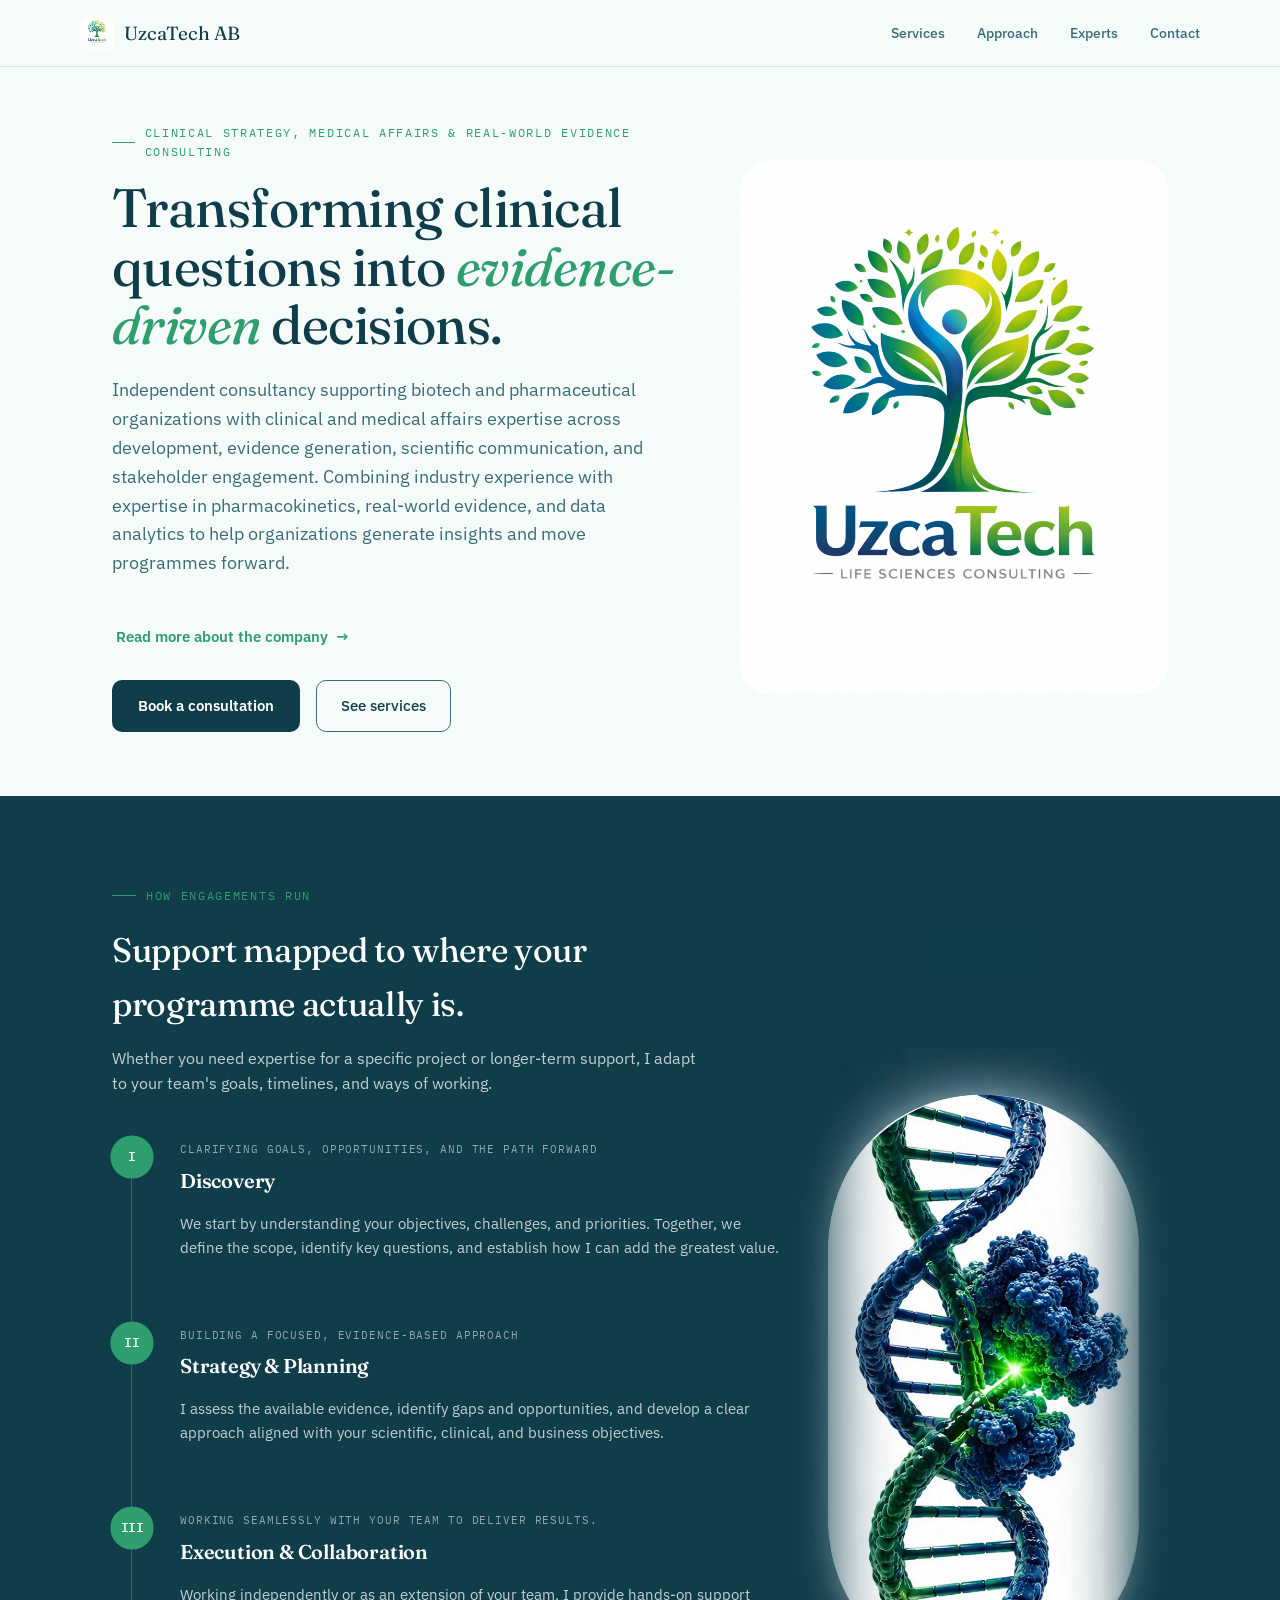
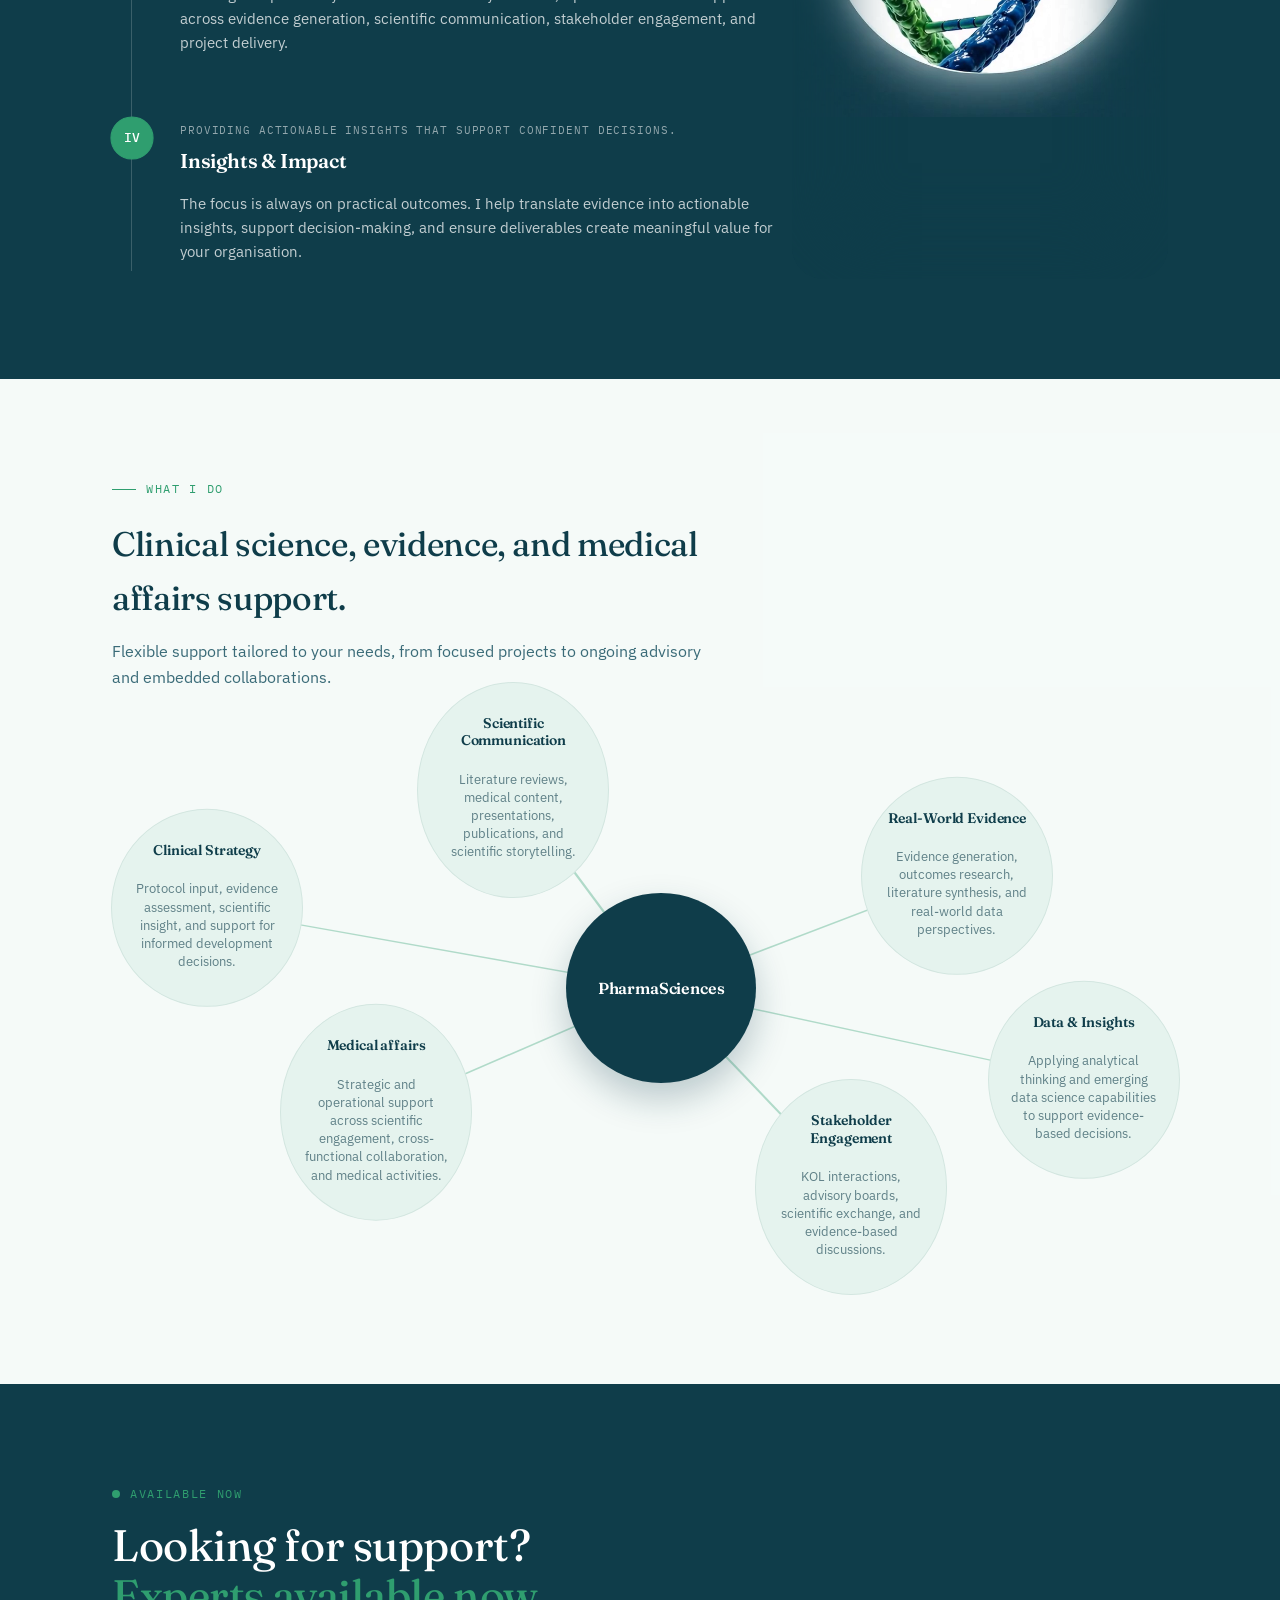
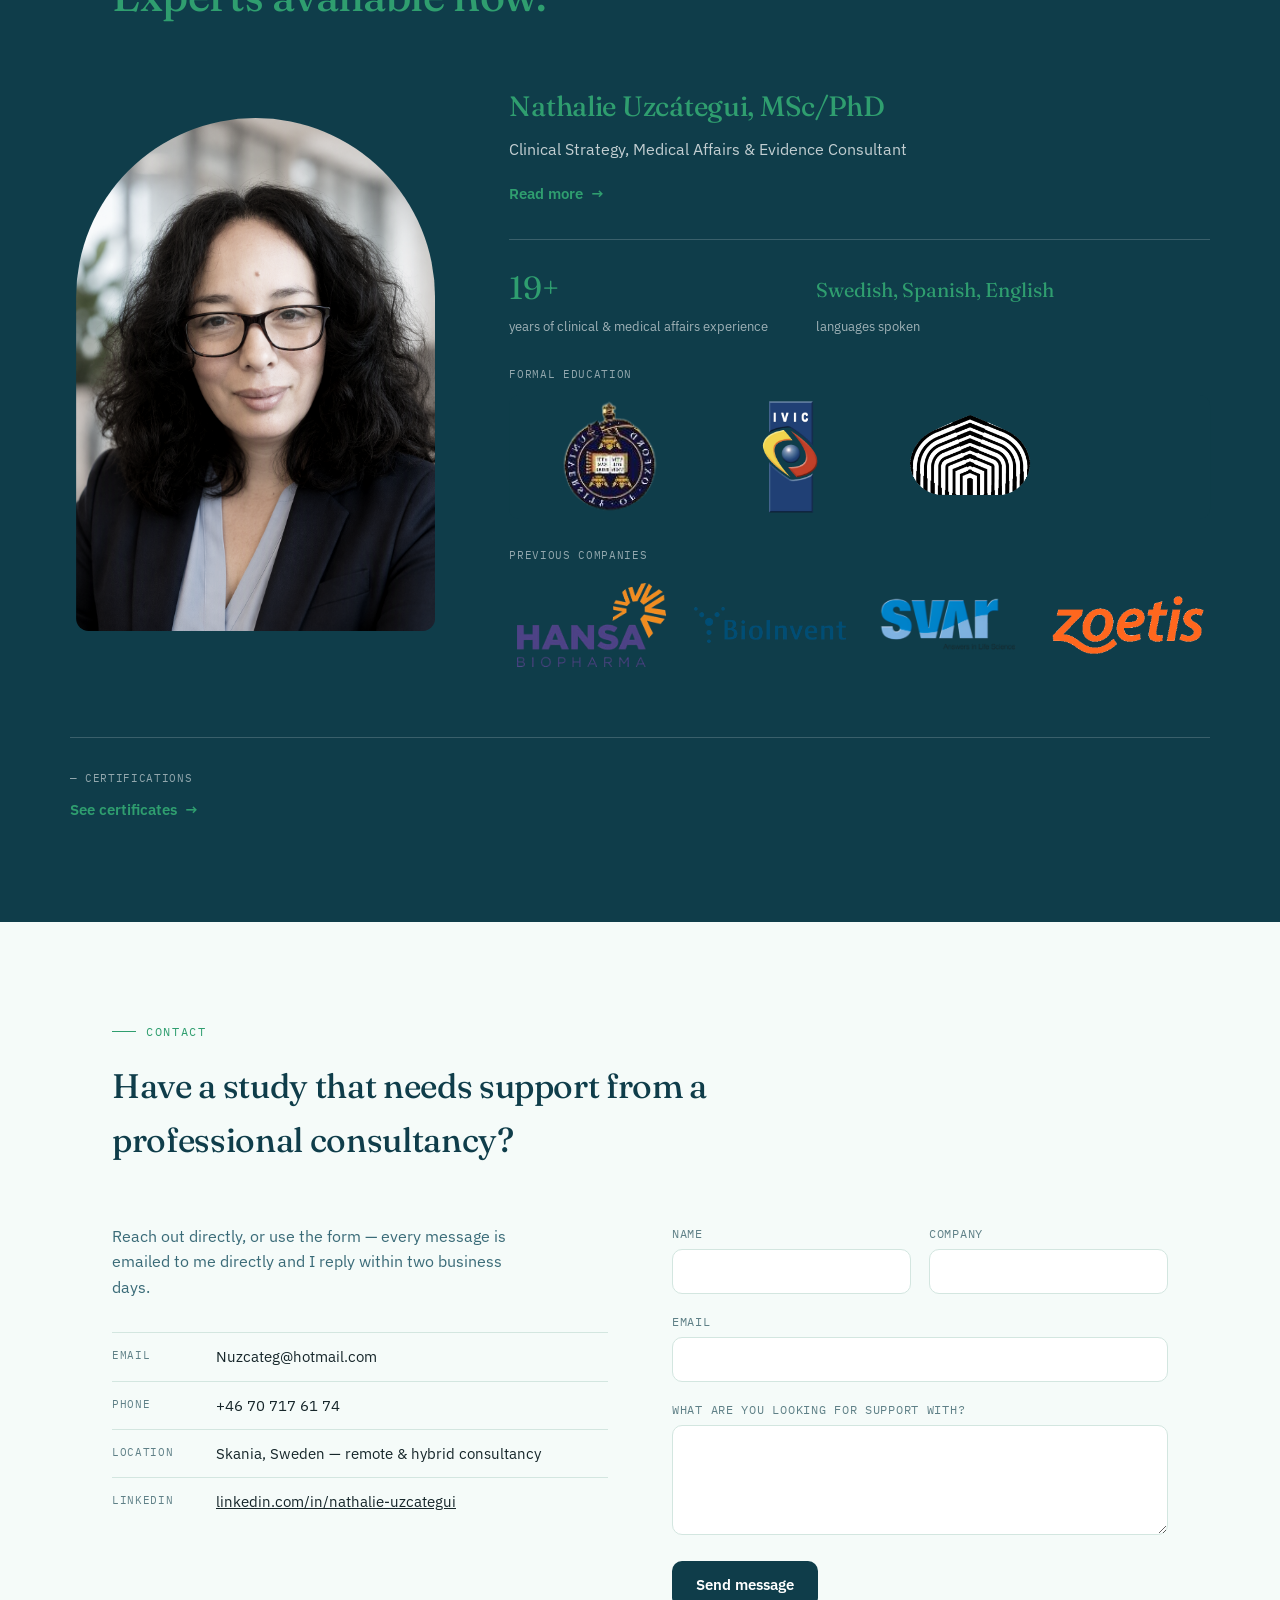
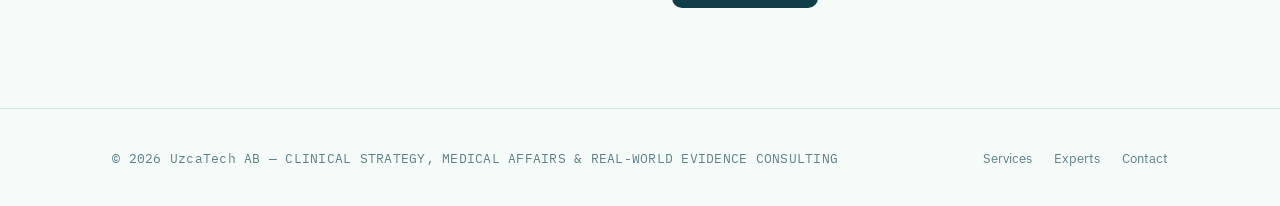
==== commit 51b942ba: "final version?" ====
--- a/index.html
+++ b/index.html
@@ -3,13 +3,14 @@
 <head>
 <meta charset="UTF-8">
 <meta name="viewport" content="width=device-width, initial-scale=1.0">
+<meta name="robots" content="noimageindex">
 <title>UzcaTech &mdash; Lifesciences Consultancies</title>
 <link rel="icon" href="/images/logo_icon.ico" type="image/x-icon">
 <link rel="preconnect" href="https://fonts.googleapis.com">
 <link rel="preconnect" href="https://fonts.gstatic.com" crossorigin>
 <link href="https://fonts.googleapis.com/css2?family=Fraunces:opsz,wght@9..144,300;9..144,450;9..144,600&family=IBM+Plex+Sans:wght@400;500;600&family=IBM+Plex+Mono:wght@400;500&display=swap" rel="stylesheet">
 <link rel="stylesheet" href="css/base.css">
-<link rel="stylesheet" href="css/home.css">
+<link rel="stylesheet" href="css/index.css">
 </head>
 <body>
 
@@ -34,8 +35,8 @@
     <div class="hero-columns">
       <div class="hero-text">
         <div class="eyebrow hero-anim">CLINICAL STRATEGY, MEDICAL AFFAIRS & REAL-WORLD EVIDENCE CONSULTING</div>
-        <h1 class="hero-anim">Helping biotech and pharmaceutical teams turn <em>clinical questions into practical decisions.</em></h1>
-        <p class="lede hero-anim">Independent clinical and medical affairs expertise across development, evidence generation, scientific communication, and stakeholder engagement. Combining industry experience with expertise in pharmacokinetics, real-world evidence, and data analytics to help organizations generate insights and move programmes forward. Grounded in Nordic and EU practice, with an Oxford research background.</p>
+        <h1 class="hero-anim">Transforming clinical questions into <em> evidence-driven </em> decisions.</h1>
+        <p class="lede hero-anim">Independent consultancy supporting biotech and pharmaceutical organizations with clinical and medical affairs expertise across development, evidence generation, scientific communication, and stakeholder engagement.  Combining industry experience with expertise in pharmacokinetics, real-world evidence, and data analytics to help organizations generate insights and move programmes forward.</p>
         <div class="hero-cta-group hero-anim">
           <a class="btn-tertiary" href="company.html">Read more about the company <span aria-hidden="true">→</span></a>
           <div class="hero-actions">
@@ -143,7 +144,7 @@
       <div class="expert-info">
         <h3 class="expert-name">Nathalie Uzcátegui, MSc/PhD</h3>
         <div class="expert-role">Clinical Strategy, Medical Affairs & Evidence Consultant</div>
-        <a class="read-more" href="experts/nathalie-uzcategui.html">Read more <span aria-hidden="true">→</span></a>
+        <a class="read-more" href="nathalie-uzcategui.html">Read more <span aria-hidden="true">→</span></a>
 
         <div class="expert-stats-row">
           <div class="expert-stat">
@@ -181,7 +182,7 @@
 
     <div class="cert-summary reveal">
       <div class="logos-label">&mdash; Certifications</div>
-      <a class="read-more" href="experts/nathalie-uzcategui.html#certifications">See certificates <span aria-hidden="true">→</span></a>
+      <a class="read-more" href="experts/certificates.html">See certificates <span aria-hidden="true">→</span></a>
     </div>
   </div>
 </section>
@@ -204,7 +205,7 @@
       </div>
     </div>
 
-    <form id="contact-form" class="reveal" action="https://formsubmit.co/Joelcastuzca@hotmail.com" method="POST">
+    <form id="contact-form" class="reveal" action="https://formsubmit.co/Nuzcateg@hotmail.com" method="POST">
       <input type="hidden" name="_subject" value="New enquiry — UzcaTech website">
       <input type="hidden" name="_template" value="table">
       <input type="hidden" name="_captcha" value="false">
--- a/css/index.css
+++ b/css/index.css
@@ -0,0 +1,374 @@
+/* ==========================================================================
+   home.css
+   Styles specific to index.html: hero, evidence trail, services scatter,
+   experts showcase, and contact section. Requires base.css to be loaded first.
+   ========================================================================== */
+
+
+  
+  /* Scroll-reveal */
+  .reveal{
+    opacity:0; transform:translateY(28px);
+    transition:opacity .8s cubic-bezier(.16,.8,.24,1), transform .8s cubic-bezier(.16,.8,.24,1);
+  }
+  .reveal.in-view{opacity:1; transform:translateY(0);}
+  .reveal-stagger.in-view .stagger-item{opacity:1; transform:translateY(0);}
+  .stagger-item{
+    opacity:0; transform:translateY(20px);
+    transition:opacity .7s cubic-bezier(.16,.8,.24,1), transform .7s cubic-bezier(.16,.8,.24,1);
+  }
+  .stagger-item:nth-child(1){transition-delay:.02s;}
+  .stagger-item:nth-child(2){transition-delay:.10s;}
+  .stagger-item:nth-child(3){transition-delay:.18s;}
+  .stagger-item:nth-child(4){transition-delay:.26s;}
+  .stagger-item:nth-child(5){transition-delay:.34s;}
+  .stagger-item:nth-child(6){transition-delay:.42s;}
+
+  /* Hero */
+  .hero{padding:56px 0 64px; position:relative; overflow:hidden;}
+  .hero-bg{
+    position:absolute; inset:0; z-index:0;
+    background-image:url('');
+    background-size:cover; background-position:center;
+  }
+  .hero-bg::after{
+    content:""; position:absolute; inset:0;
+    background:linear-gradient(180deg, rgba(245,251,249,0.93), rgba(245,251,249,0.88));
+  }
+  .hero .wrap{position:relative; z-index:1;}
+  .hero-columns{display:grid; grid-template-columns:1.15fr 0.85fr; gap:48px; align-items:center;}
+  @media (max-width:900px){
+    .hero-columns{grid-template-columns:1fr;}
+    .hero-image{order:-1; margin-bottom:8px;}
+  }
+  @media (max-width:640px){
+    .hero-image{display:none;}
+  }
+  .hero-image{width:100%; aspect-ratio:4/5; border-radius:var(--radius-lg); object-fit:cover;}
+  .hero h1{font-size:clamp(34px, 5vw, 54px); line-height:1.08; max-width:760px;}
+  .hero h1 em{font-style:italic; color:var(--teal);}
+  .hero p.lede{
+    max-width:560px; font-size:18px; color:var(--navy-soft); margin-top:22px;
+  }
+  .hero-cta-group{display:flex; flex-direction:column; align-items:flex-start; gap:18px; margin-top:34px;}
+  .hero-actions{display:flex; gap:16px; flex-wrap:wrap;}
+  .btn-primary{
+    background:var(--amber); color:var(--white); font-weight:600; font-size:15px;
+    padding:14px 26px; text-decoration:none; border-radius:var(--radius-sm); transition:transform .15s ease, box-shadow .15s ease;
+    display:inline-block;
+  }
+  .btn-primary:hover{transform:translateY(-2px); box-shadow:0 8px 20px rgba(15,61,74,0.35);}
+  .btn-secondary{
+    border:1px solid var(--navy-soft); color:var(--navy); font-weight:500; font-size:15px;
+    padding:13px 24px; text-decoration:none; border-radius:var(--radius-sm); transition:border-color .15s ease, color .15s ease;
+  }
+  .btn-secondary:hover{border-color:var(--teal); color:var(--teal);}
+  .btn-tertiary{
+    display:inline-flex; align-items:center; gap:8px; color:var(--teal); font-weight:600; font-size:15px;
+    text-decoration:none; padding:13px 4px; transition:gap .15s ease;
+  }
+  .btn-tertiary:hover{gap:12px;}
+
+  .hero-anim{opacity:0; transform:translateY(18px); animation:heroIn .9s cubic-bezier(.16,.8,.24,1) forwards;}
+  .hero .eyebrow{animation-delay:.05s;}
+  .hero h1{animation-delay:.15s;}
+  .hero p.lede{animation-delay:.3s;}
+  .hero-cta-group{animation-delay:.42s;}
+  .hero-image{animation-delay:.2s;}
+  @keyframes heroIn{ to{ opacity:1; transform:translateY(0); } }
+
+  /* Evidence trail */
+  .trail{padding:90px 0 100px; background:var(--navy); position:relative; overflow:hidden;}
+  .trail-head{max-width:600px; margin-bottom:40px;}
+  .trail-head .eyebrow{color:var(--teal);}
+  .trail-head .eyebrow::before{background:var(--teal);}
+  .trail-head h2{font-size:34px; color:var(--white);}
+  .trail-head p{color:rgba(255,255,255,0.75); margin-top:14px; font-size:16px;}
+
+  .trail-layout{
+    display:grid; grid-template-columns:680px 1fr; gap:0; align-items:stretch;
+  }
+  @media (max-width:1000px){ .trail-layout{grid-template-columns:1fr;} }
+  .trail-content{min-width:0;}
+
+  /* Scroll-scrubbed frame animation */
+  .trail-frames-wrap{
+    position: relative;
+    width: 100%;
+    height: 100%;
+    min-height: 340px;
+    margin-right: 45px;
+    border-radius: var(--radius-lg);
+    overflow: hidden;
+    background: var(--navy);
+  }
+  /* Vignette to blend rough frame edges into the navy section background */
+  .trail-frames-wrap::after{
+    content:"";
+    position:absolute; inset:0;
+    border-radius:inherit;
+    box-shadow: inset 0 0 64px 39px var(--navy);
+    pointer-events:none;
+  }
+  #trail-frames-canvas{
+    width: 100%;
+    height: 100%;
+    object-fit: contain;
+    display: block;
+  }
+  @media (max-width:1000px){
+    .trail-frames-wrap{ margin-top:8px; height: auto; aspect-ratio: 4/3; min-height:0; }
+  }
+  @media (max-width:640px){
+    .trail-frames-wrap{ display:none; }
+  }
+
+  .spine{position:relative; padding-left:0;}
+  .spine::before{
+    content:""; position:absolute; left:19px; top:8px; bottom:8px; width:1px;
+    background:rgba(255,255,255,0.18);
+  }
+  .spine-fill{
+    content:""; position:absolute; left:19px; top:8px; width:1px; height:0%;
+    background:linear-gradient(var(--teal), rgba(255,255,255,0.85));
+    transition:height .1s linear;
+  }
+  .phase{
+    display:grid; grid-template-columns:40px 1fr; gap:0 28px; padding-bottom:48px; position:relative;
+  }
+  .phase:last-child{padding-bottom:0;}
+  .phase-marker{
+    width:40px; height:40px; border-radius:50%; background:rgba(255,255,255,0.06);
+    border:1px solid var(--teal); display:flex; align-items:center; justify-content:center;
+    font-family:'IBM Plex Mono', monospace; font-size:12px; color:var(--teal); font-weight:500;
+    z-index:1; transition:background .3s ease, color .3s ease, transform .3s ease;
+  }
+  .phase.lit .phase-marker{background:var(--teal); color:var(--white); transform:scale(1.08);}
+  .phase-body{padding-top:4px;}
+  .phase-body .tag{
+    font-family:'IBM Plex Mono', monospace; font-size:11px; text-transform:uppercase;
+    letter-spacing:0.08em; color:rgba(255,255,255,0.55); margin-bottom:6px;
+  }
+  .phase-body h3{font-size:20px; font-weight:600; margin-bottom:8px; color:var(--white);}
+  .phase-body p{color:rgba(255,255,255,0.75); font-size:15px; max-width:600px;}
+
+  /* Services */
+  .services{padding:100px 0; position:relative; overflow:hidden;}
+  .services-bg{
+    position:absolute; inset:0; z-index:0;
+    background-image:url('');
+    background-size:cover; background-position:center;
+  }
+  .services-bg::after{
+    content:""; position:absolute; inset:0;
+    background:rgba(245,251,249,0.88);
+  }
+  .services .wrap{position:relative; z-index:1;}
+  .section-head{max-width:600px; margin-bottom:56px;}
+  .section-head h2{font-size:34px;}
+  .section-head p{color:var(--navy-soft); margin-top:14px;}
+  .service-scatter{
+    position:relative; width:100%;
+    min-height:clamp(440px, 42vw, 620px);
+    margin-top:8px;
+  }
+  .service-lines{
+    position:absolute; inset:0; width:100%; height:100%;
+    overflow:visible;
+  }
+  .service-lines line{
+    stroke:var(--teal); stroke-opacity:0.35; stroke-width:0.25;
+  }
+  .service-spine, .service-spine-fill{display:none;}
+  .service{
+    position:absolute; transform:translate(-50%, -50%); z-index:1;
+    background:var(--bg-panel); width:clamp(150px, 15vw, 230px); aspect-ratio:1;
+    border-radius:50%; border:1px solid var(--line); padding:22px;
+    display:flex; flex-direction:column; align-items:center; justify-content:center; text-align:center;
+    transition:background .25s ease, box-shadow .25s ease, transform .25s ease; 
+  }
+  .service:hover{transform:translate(-50%, -50%);}
+  .service.hub{
+    z-index:2; background:var(--navy); border:none;
+    width:clamp(170px, 18vw, 190px);
+    box-shadow:0 16px 34px rgba(15,61,74,0.25);
+  }
+  .service.hub h3{color:var(--white); font-size:16px; margin:0;}
+  .service.hub:hover{transform:translate(-50%, -50%); background:var(--navy);}
+  .service h3{font-size:14px; font-weight:600; margin-top:10px; margin-bottom:8px; line-height:1.25;}
+  .service p{font-size:13px; color:var(--slate); line-height:1.4;}
+  @media (max-width:1024px){
+      .service-scatter{
+        position:relative;
+        min-height:auto;
+        display:flex;
+        flex-direction:column;
+        align-items:center;
+        gap:28px;
+      }
+
+      .service-lines{display:none;}
+      .service.hub{display:none;}
+
+      .service{
+        position:relative;
+        left:auto !important;
+        top:auto !important;
+        transform:none !important;
+        margin:0;
+        z-index:1;
+        width:min(78vw,260px);
+      }
+
+      .service-spine,
+      .service-spine-fill{
+        display:block;
+        position:absolute;
+        left:50%;
+        width:1px;
+        top:calc(min(78vw,260px)/2);
+        transform:translateX(-50%);
+        z-index:0;
+      }
+
+      .service-spine{
+        bottom:calc(min(78vw,260px)/2);
+        background:var(--line);
+      }
+
+      .service-spine-fill{
+        height:0%;
+        background:linear-gradient(var(--teal), var(--teal-dark));
+        transition:height .1s linear;
+      }
+
+      .service.lit{
+        background:var(--teal-dark);
+        border-color:var(--teal-dark);
+      }
+
+      .service.lit h3{color:var(--white);}
+      .service.lit p{color:rgba(255,255,255,0.85);}
+  }
+
+  /* Experts */
+  .experts{padding:100px 0; background:var(--navy);}
+  .experts .eyebrow{color:var(--teal);}
+  .experts .eyebrow::before{content:""; width:8px; height:8px; border-radius:50%; background:var(--teal);}
+  .experts h2{font-size:clamp(30px, 4vw, 44px); line-height:1.12; max-width:680px; color:var(--white);}
+  .experts h2 .accent{color:var(--teal); display:block;}
+
+  .expert-showcase{
+    display:grid; grid-template-columns:1.1fr 1fr; gap:56px; align-items:center; margin-top:56px;
+  }
+  @media (max-width:800px){ .expert-showcase{grid-template-columns:1fr; gap:32px;} }
+
+  .expert-photo{
+    width:120%; aspect-ratio:7/10; max-width:500px;
+    border-radius:260px 260px var(--radius-md) var(--radius-md);
+    object-fit:cover;
+    filter:grayscale(55%) contrast(1.02);
+    transform:translateX(-10%);
+  }
+  .expert-info{padding-top:8px; transform:translate(6%)}
+  .expert-name{font-size:28px; color:var(--teal);}
+  .expert-role{font-size:16px; color:rgba(255,255,255,0.75); margin-top:8px;}
+  .read-more{
+    display:inline-flex; align-items:center; gap:8px; margin-top:20px;
+    color:var(--teal); font-weight:600; font-size:15px; text-decoration:none; transition:gap .15s ease;
+  }
+  .read-more:hover{gap:12px;}
+
+  .expert-stats-row{
+    display:flex; gap:48px; flex-wrap:wrap;
+    margin-top:32px; padding-top:22px; border-top:1px solid rgba(255,255,255,0.18);
+  }
+  .expert-stat{}
+  .expert-stat .num{font-family:'Fraunces',serif; font-size:32px; color:var(--teal); font-variant-numeric:tabular-nums;}
+  .expert-stat .languages-list{font-family:'Fraunces',serif; font-size:20px; color:var(--teal); line-height:1.25; transform:translateY(15px);}
+  .expert-stat .lbl{font-size:13px; color:rgba(255,255,255,0.6); margin-top:4px;}
+  .languages-label{transform:translateY(26px);}
+  
+  .expert-details{margin-top:8px;}
+  .expert-logos-block{margin-top:28px;}
+  .logos-label{
+    font-family:'IBM Plex Mono',monospace; font-size:11px; text-transform:uppercase;
+    letter-spacing:0.06em; color:rgba(255,255,255,0.55); margin-bottom:12px;
+  }
+
+  
+
+  .logo-row{display:flex; align-items:center; gap:15px; flex-wrap:nowrap;}
+  .inst-logo{
+    flex:1 1 90px;
+    max-width:165px;
+    min-width:0;
+    height:96px;
+    object-fit:contain;
+    padding:6px;
+  }
+  .logo-row.formal-education{
+    background:#0F3D4A;
+    border-radius:var(--radius-sm);
+    padding:14px 18px;
+  }
+  .logo-row.formal-education .inst-logo:nth-child(1),
+  .logo-row.formal-education .inst-logo:nth-child(2){
+    transform:scale(1.35);
+  }
+  .logo-row.formal-education .inst-logo:nth-child(3){
+    transform:scale(1); 
+  }
+  .logo-row.formal-education .inst-logo:nth-child(2),
+  .logo-row.formal-education .inst-logo:nth-child(3){
+    border-radius:12px;
+    overflow:hidden;
+  }
+  @media (max-width:640px){
+    .logo-row{display:grid; grid-template-columns:repeat(3, 1fr); gap:10px;}
+    .inst-logo{width:100%; height:96px;}
+  }
+
+  .cert-summary{
+    margin-top:64px; padding-top:32px; border-top:1px solid rgba(255,255,255,0.18);
+    display:flex; flex-direction:column; align-items:flex-start; gap:10px;
+    margin-left:-4%; margin-right:-4%;
+  }
+  .cert-summary .logos-label{margin-bottom:0;}
+  .cert-summary .read-more{margin-top:0;}
+
+  /* CTA band */
+  .contact-lead{max-width:720px; margin-bottom:56px;}
+  .contact-lead h2{font-size:34px;}
+  .contact-lead p{color:var(--navy-soft); margin-top:14px; font-size:16px;}
+
+  /* Contact */
+  .contact{padding:100px 0;}
+  .contact-grid{display:grid; grid-template-columns:1fr 1fr; gap:64px;}
+  @media (max-width:800px){ .contact-grid{grid-template-columns:1fr; gap:40px;} }
+  .contact-info p{color:var(--navy-soft); margin-top:0; max-width:420px;}
+  .contact-detail{margin-top:32px;}
+  .contact-detail div{display:flex; gap:14px; padding:12px 0; border-top:1px solid var(--line); font-size:14.5px;}
+  .contact-detail div span:first-child{width:90px; font-family:'IBM Plex Mono',monospace; font-size:11px; text-transform:uppercase; color:var(--slate); letter-spacing:0.06em; flex-shrink:0; padding-top:2px;}
+
+  form{display:flex; flex-direction:column; gap:18px;}
+  label{font-size:12px; font-family:'IBM Plex Mono',monospace; text-transform:uppercase; letter-spacing:0.06em; color:var(--slate); margin-bottom:6px; display:block;}
+  input, textarea{
+    width:100%; border:1px solid var(--line); background:var(--white); padding:12px 14px;
+    font-family:'IBM Plex Sans', sans-serif; font-size:15px; border-radius:var(--radius-sm); color:var(--ink);
+    transition:border-color .15s ease;
+  }
+  input:focus, textarea:focus{outline:2px solid var(--teal); outline-offset:1px; border-color:var(--teal);}
+  textarea{resize:vertical; min-height:110px;}
+  .form-row{display:grid; grid-template-columns:1fr 1fr; gap:18px;}
+  @media (max-width:520px){ .form-row{grid-template-columns:1fr;} }
+  button.submit{
+    background:var(--navy); color:var(--white); border:none; padding:14px 24px;
+    font-weight:600; font-size:15px; border-radius:var(--radius-sm); cursor:pointer; width:fit-content;
+    font-family:'IBM Plex Sans',sans-serif; transition:background .15s ease, transform .15s ease;
+  }
+  button.submit:hover{background:var(--teal); transform:translateY(-1px);}
+  .form-status{font-size:14px; margin-top:-4px; display:none;}
+  .form-status.success{color:var(--teal); display:block;}
+  .form-status.error{color:#B3452C; display:block;}
+
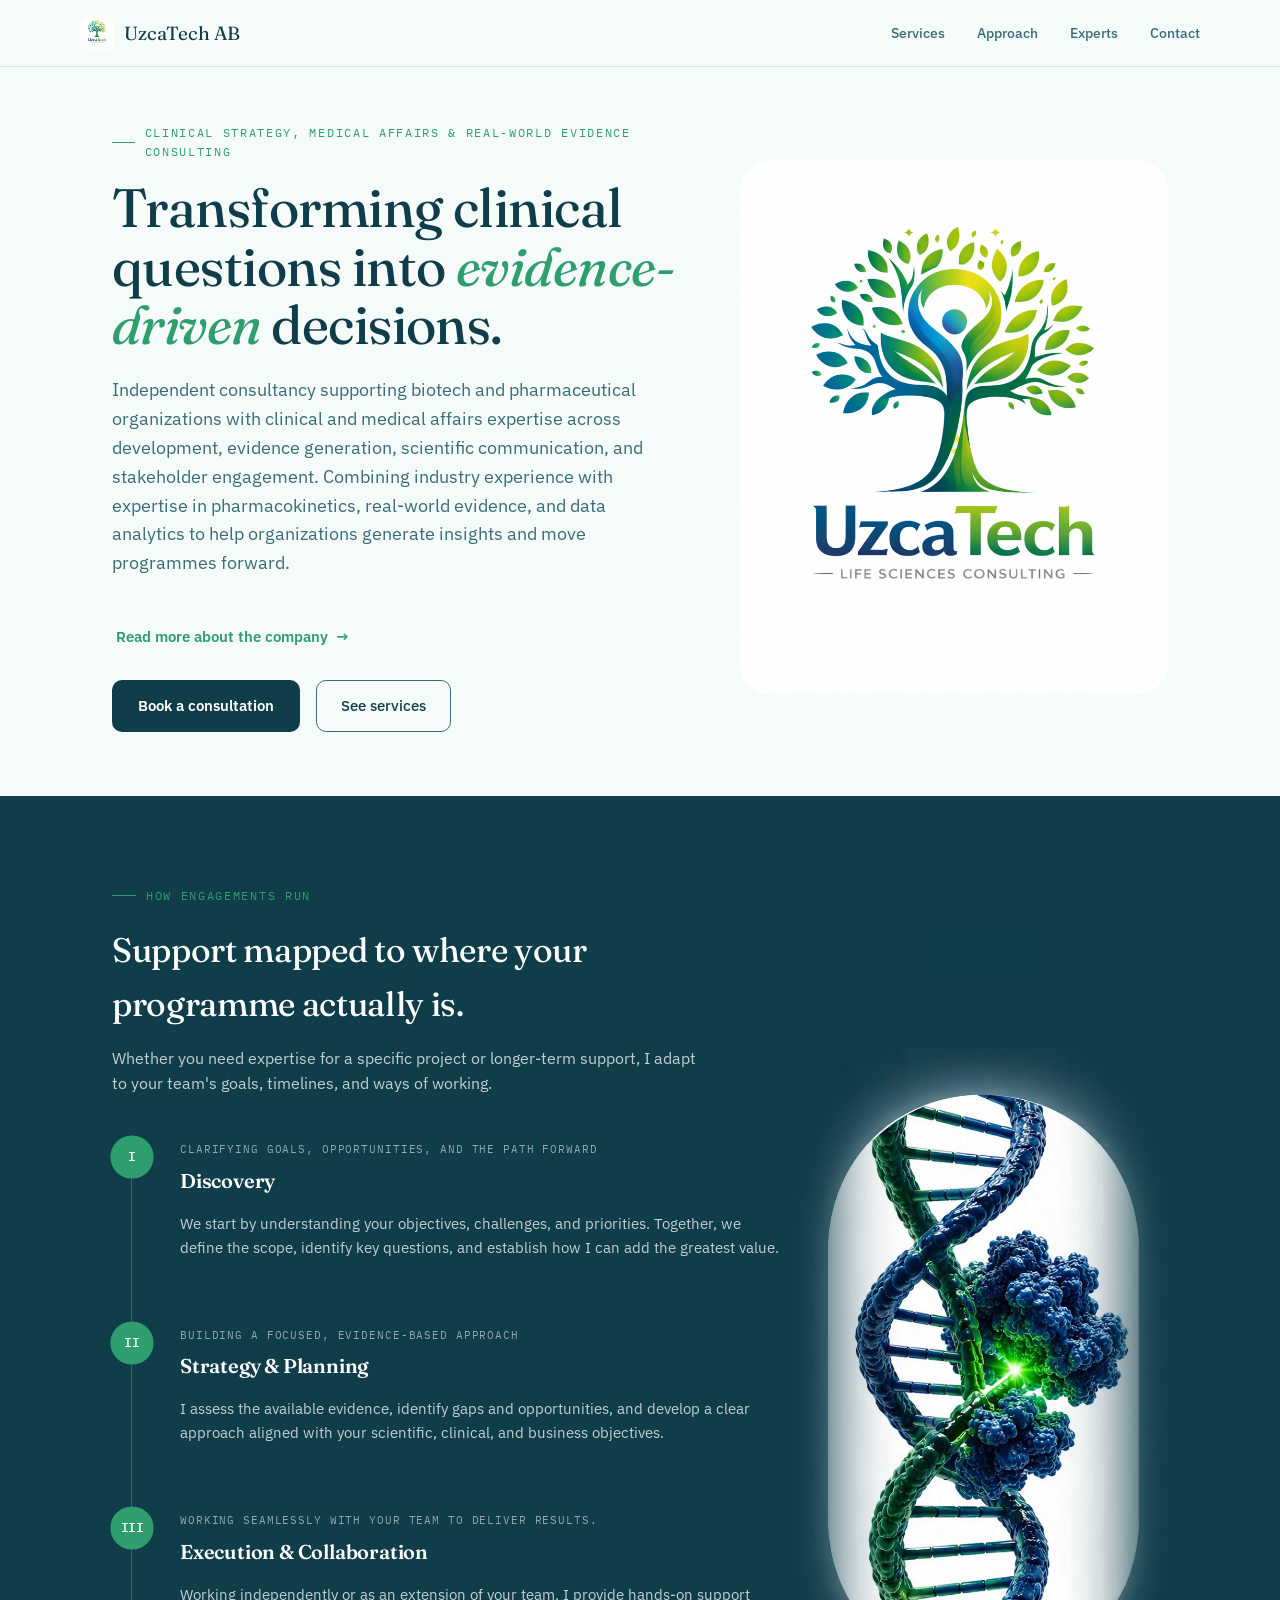
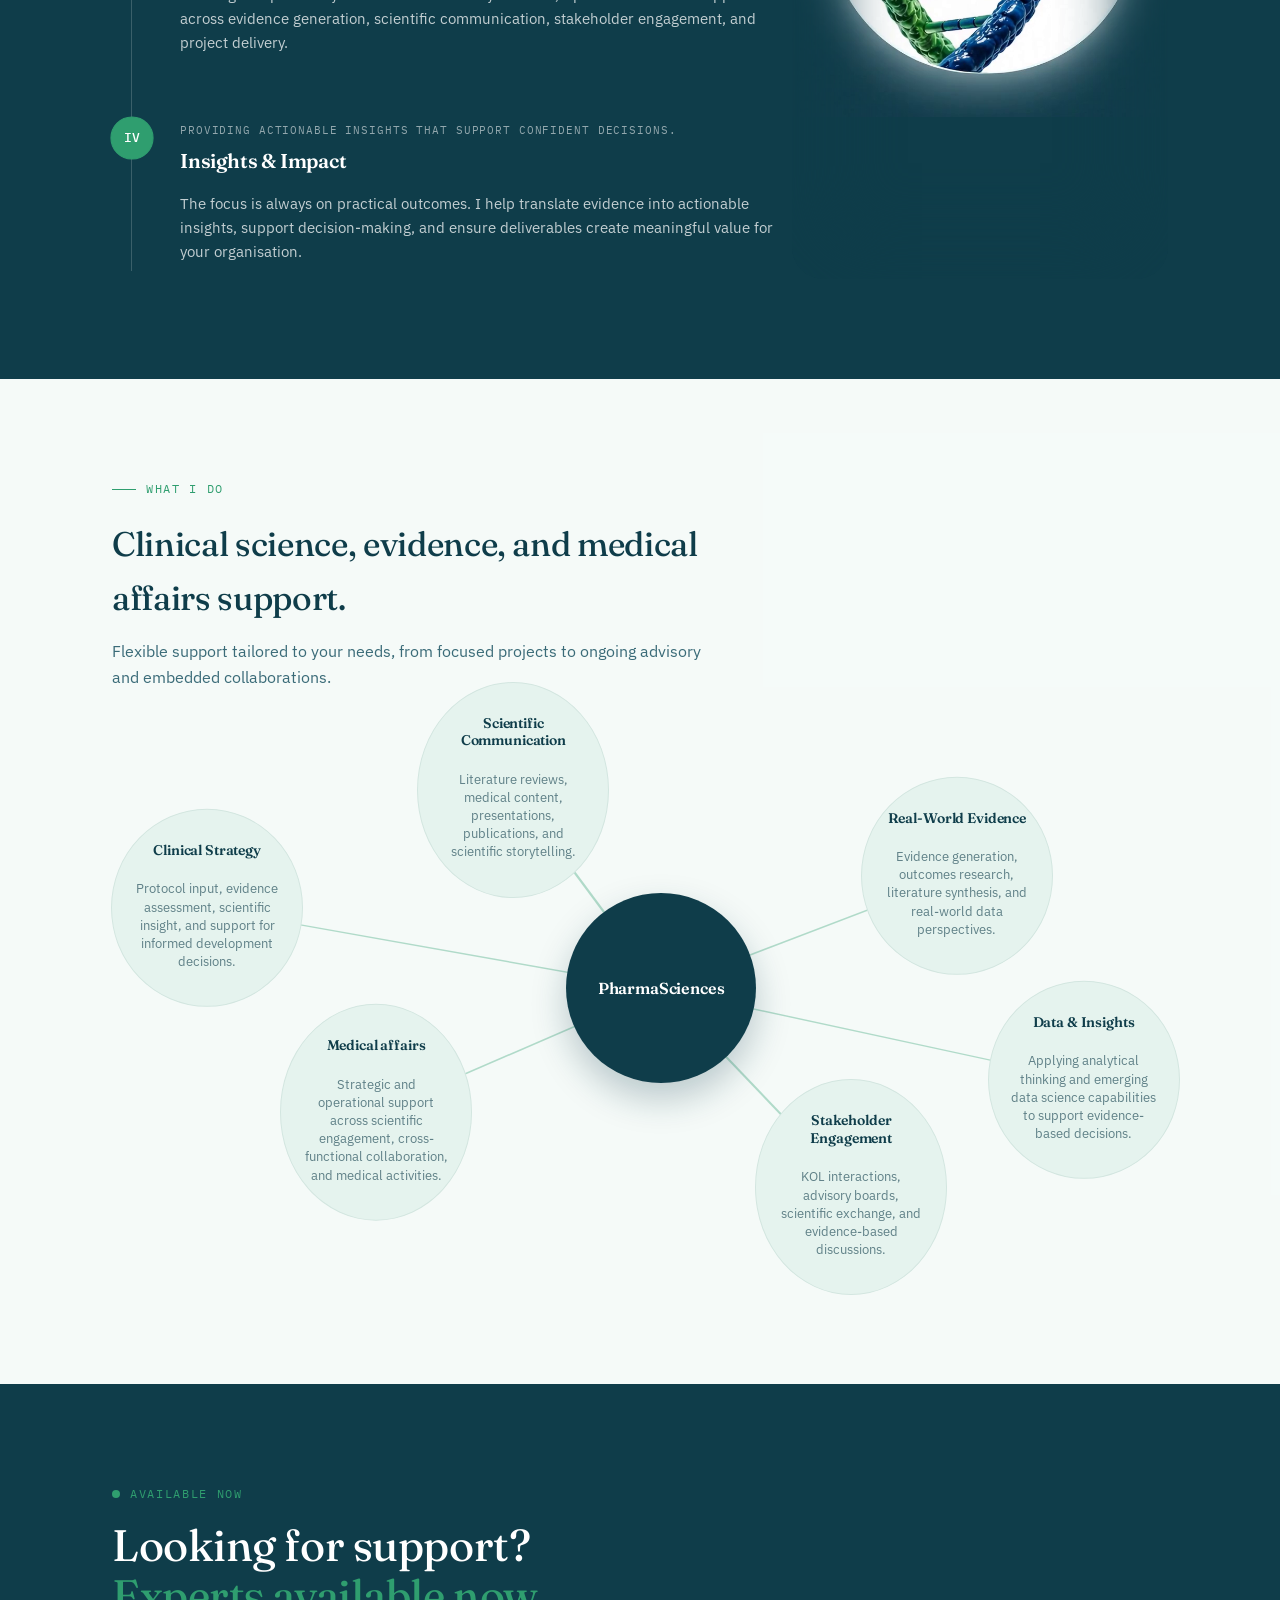
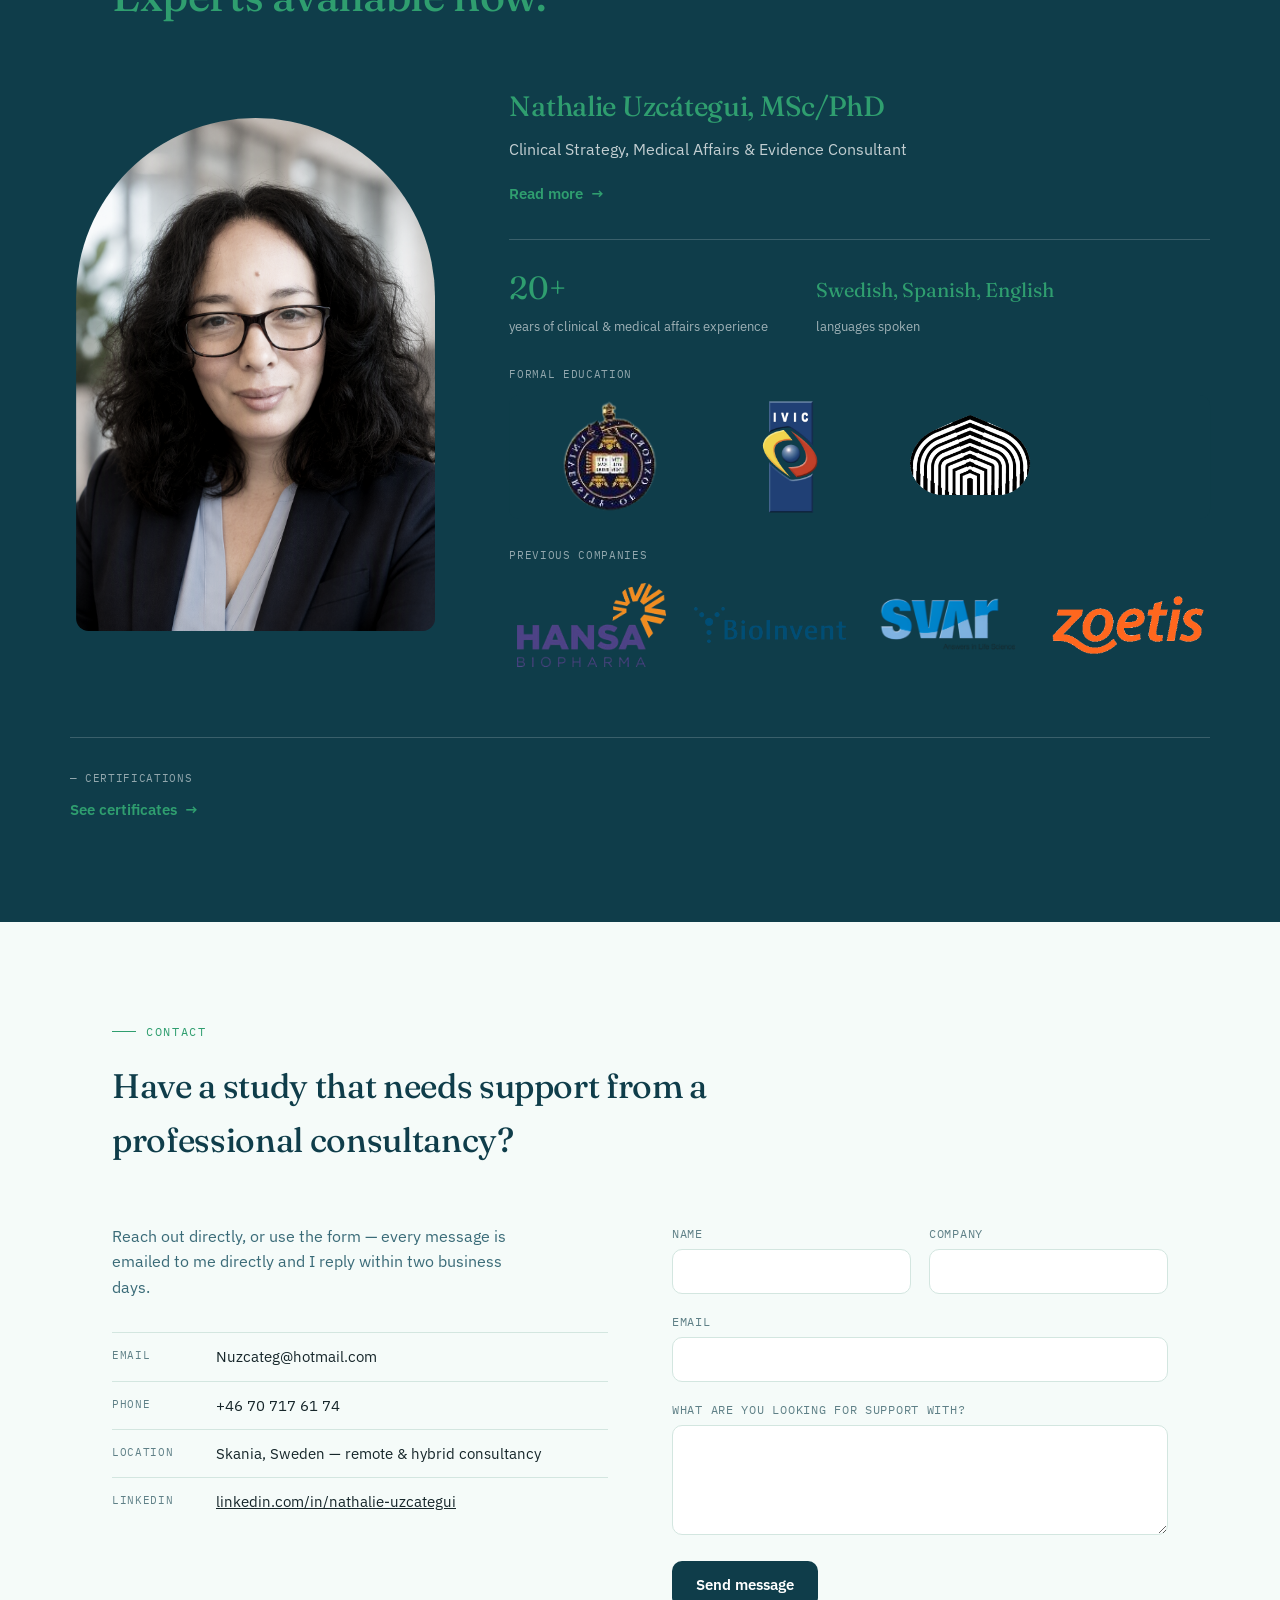
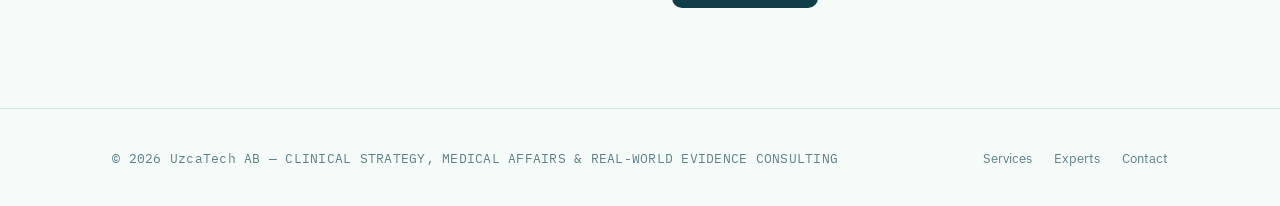
==== commit 10ff55b3: "second attempt to fix favicon" ====
--- a/index.html
+++ b/index.html
@@ -5,7 +5,7 @@
 <meta name="viewport" content="width=device-width, initial-scale=1.0">
 <meta name="robots" content="noimageindex">
 <title>UzcaTech &mdash; Lifesciences Consultancies</title>
-<link rel="icon" href="/images/logo_icon.ico" type="image/x-icon">
+<link rel="icon" href="logo_icon.ico" type="image/x-icon">
 <link rel="preconnect" href="https://fonts.googleapis.com">
 <link rel="preconnect" href="https://fonts.gstatic.com" crossorigin>
 <link href="https://fonts.googleapis.com/css2?family=Fraunces:opsz,wght@9..144,300;9..144,450;9..144,600&family=IBM+Plex+Sans:wght@400;500;600&family=IBM+Plex+Mono:wght@400;500&display=swap" rel="stylesheet">
